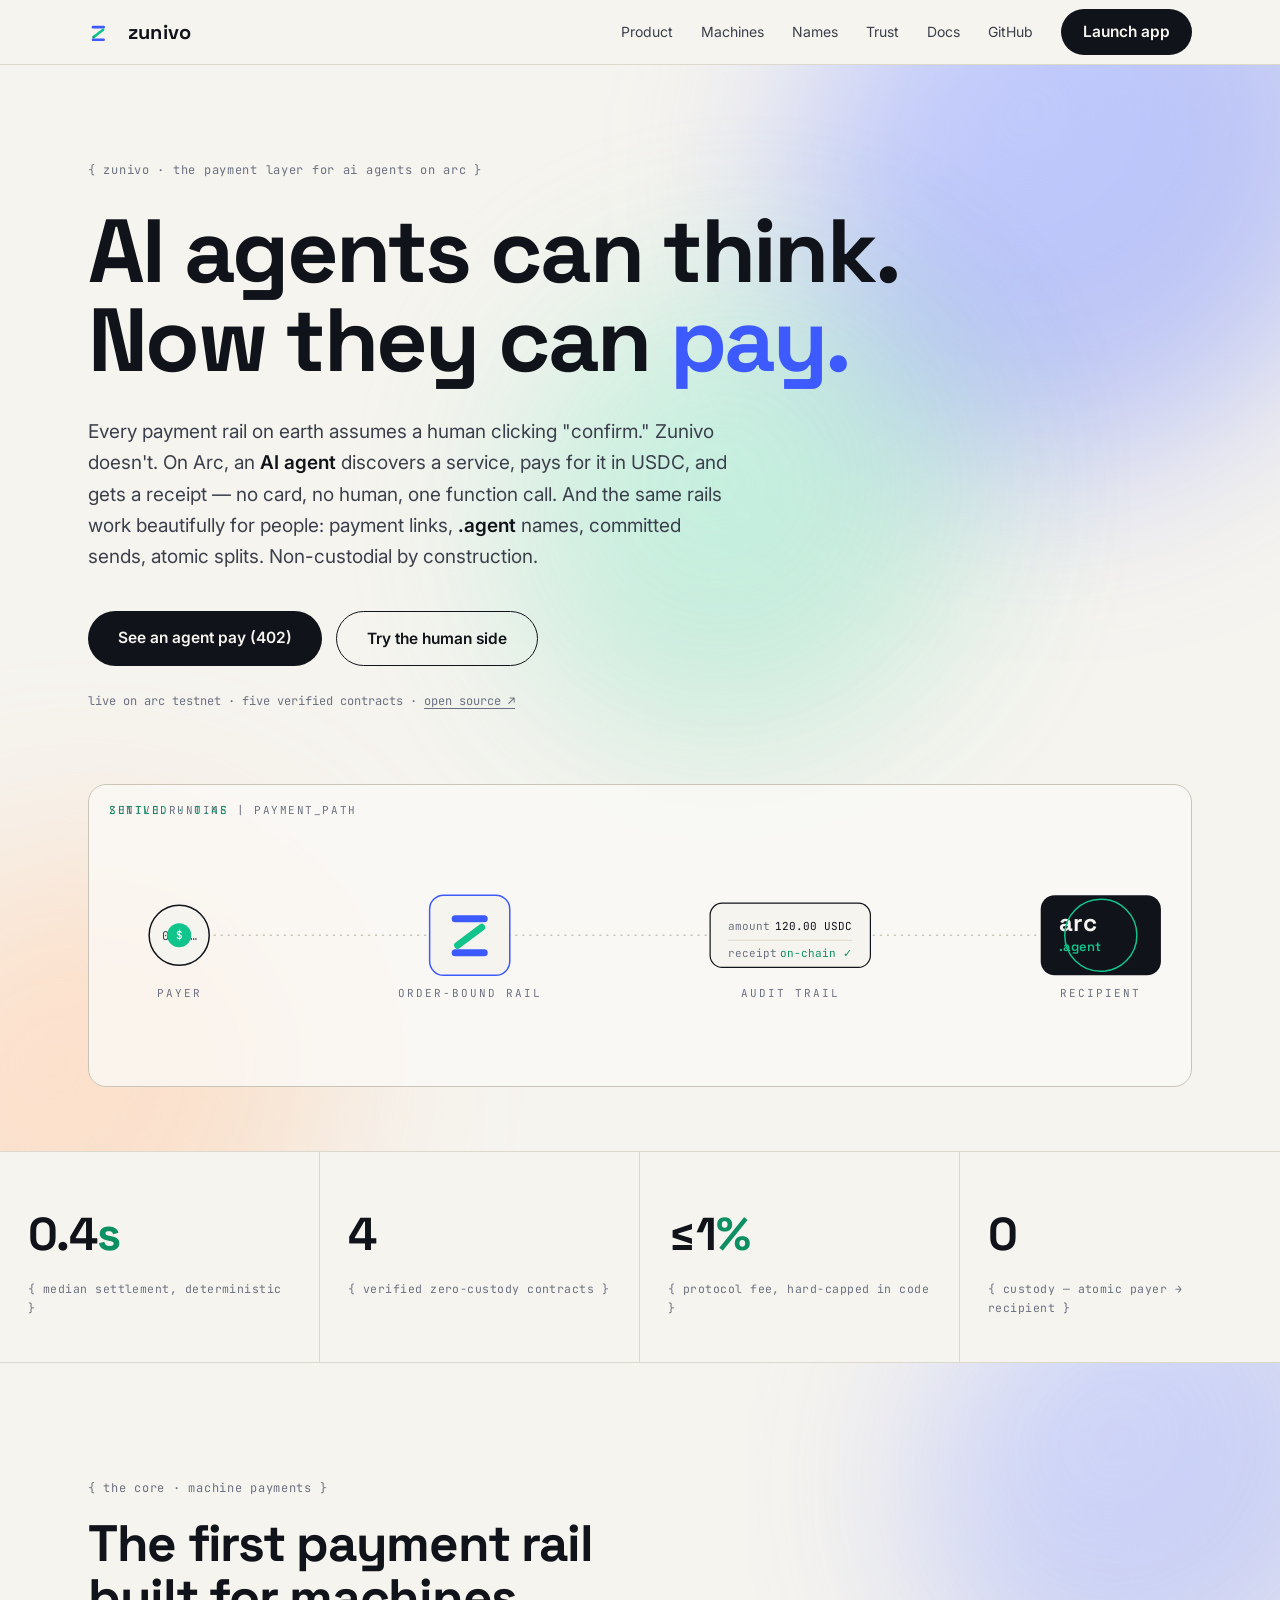
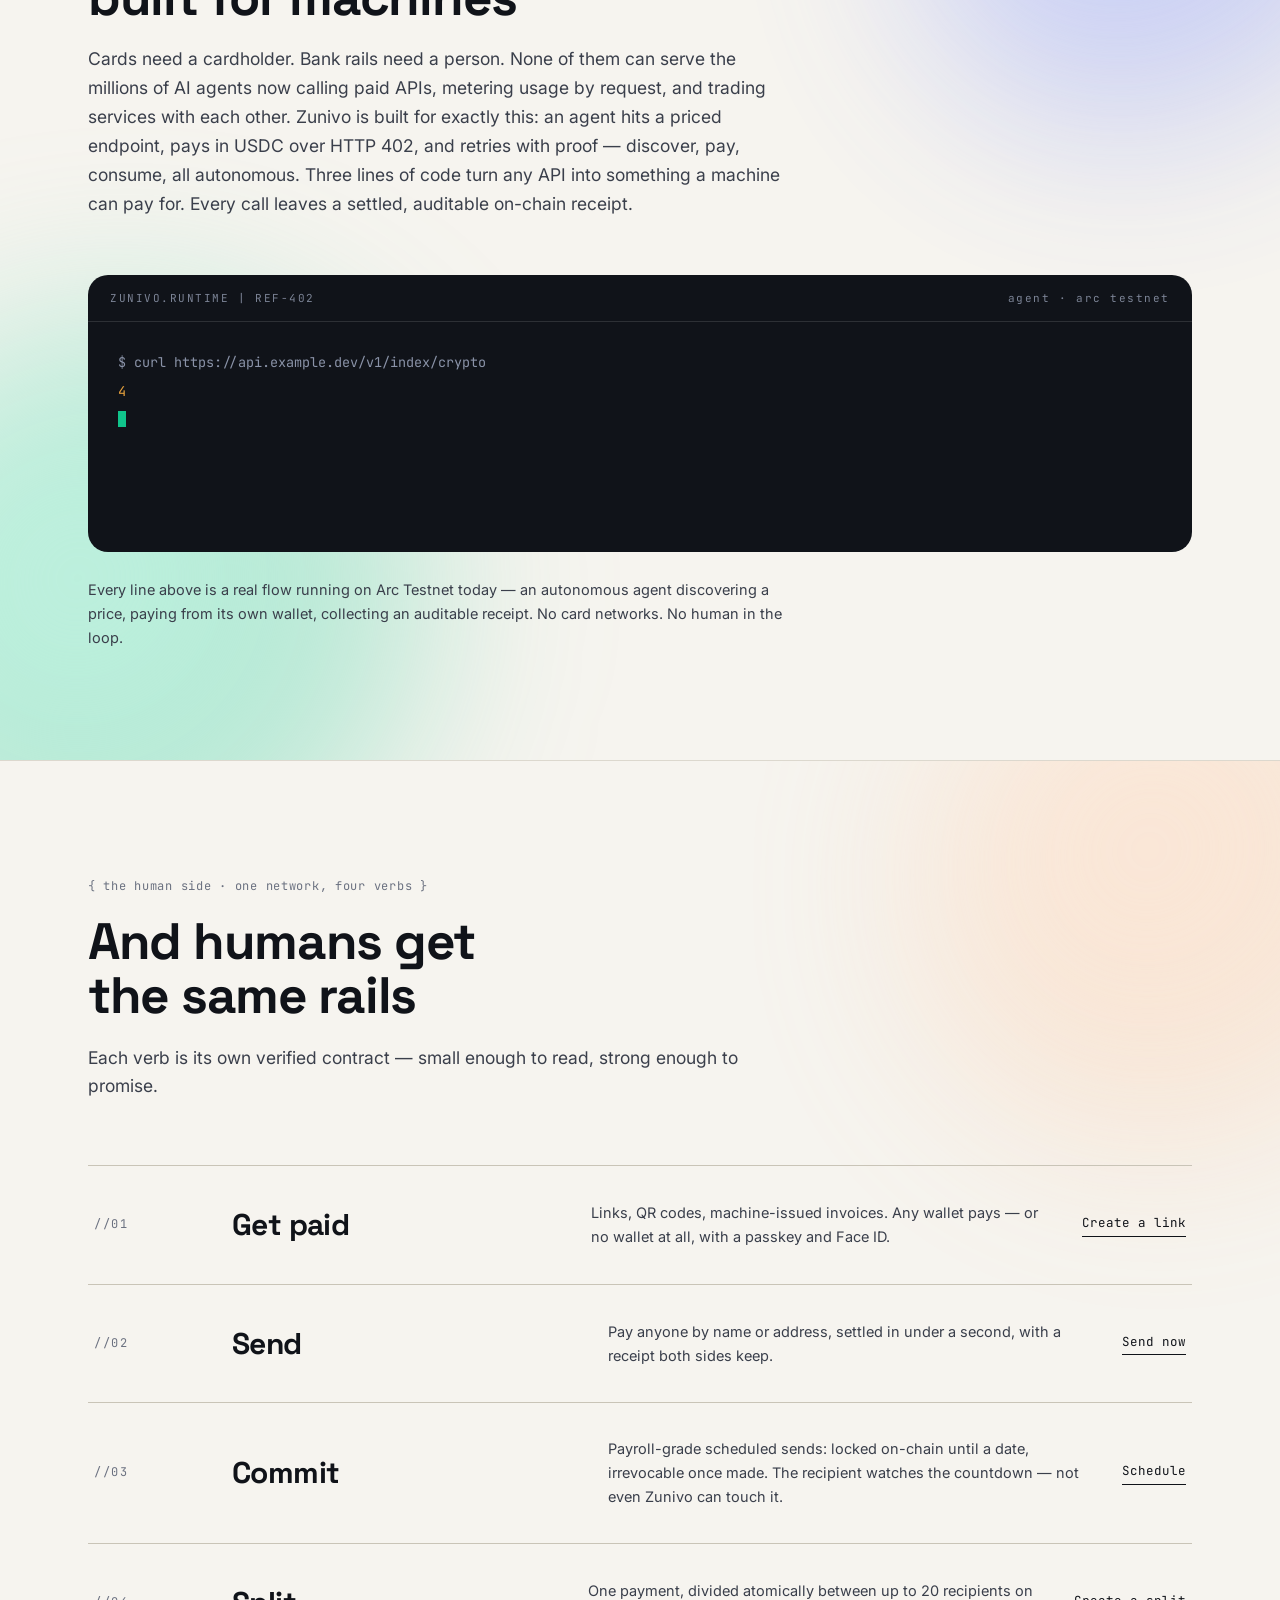
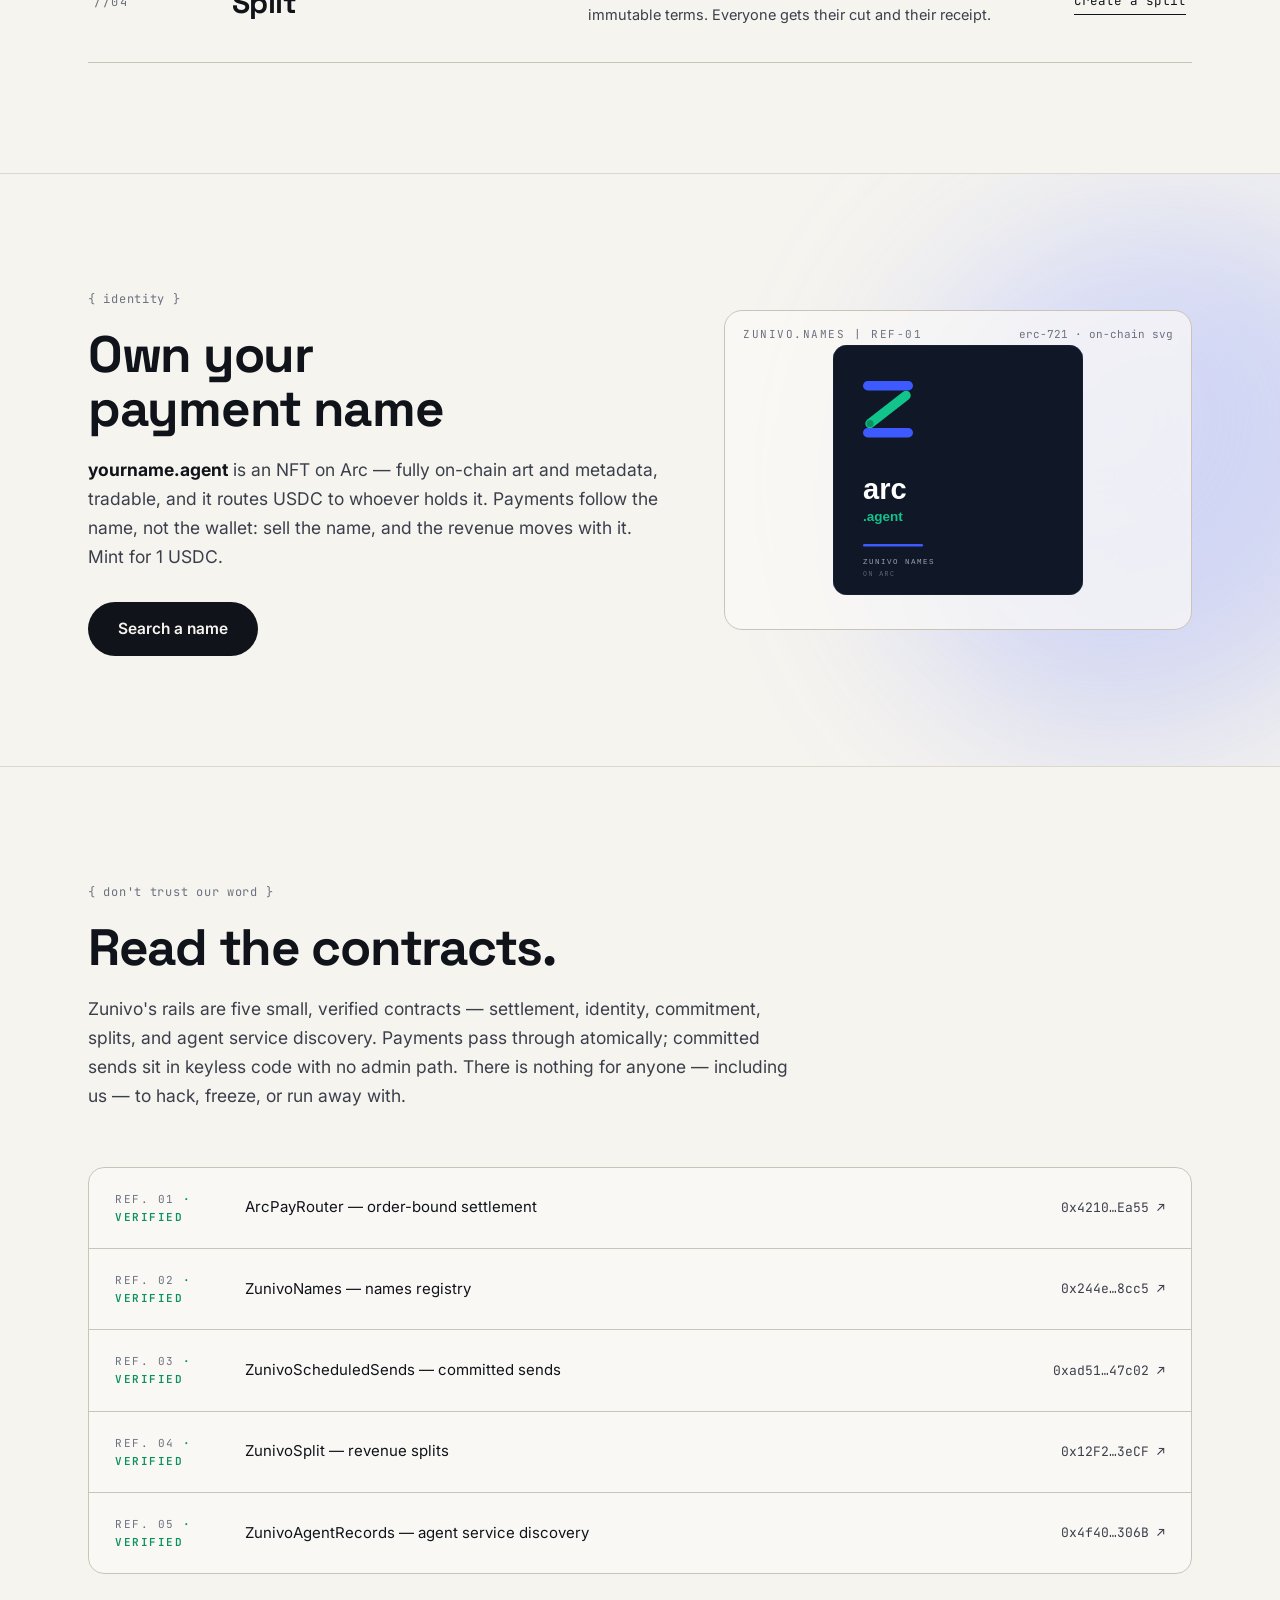
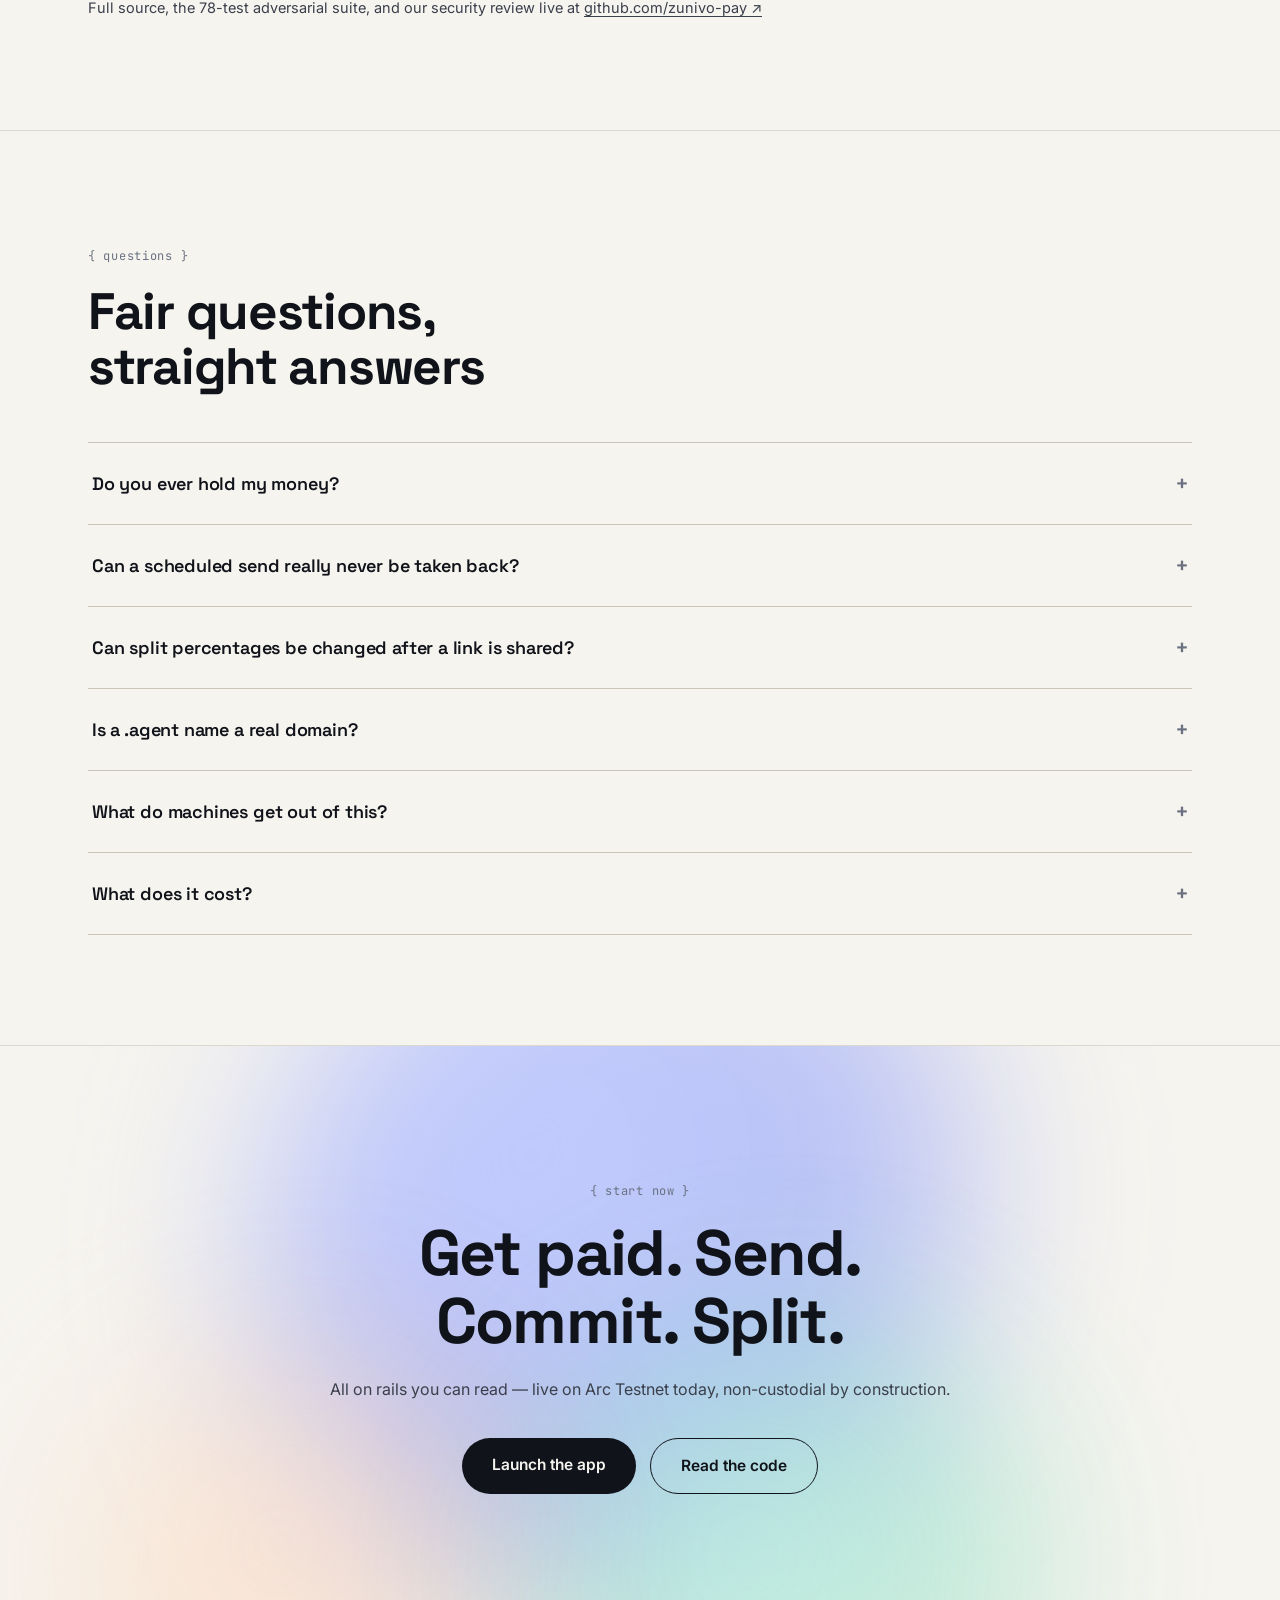
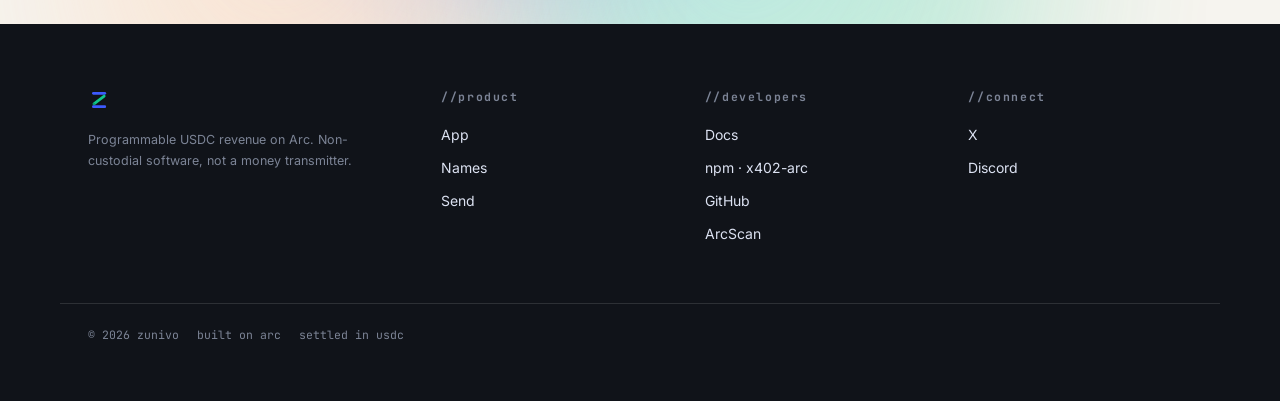
==== index.html @ c71c12ee "Site: initial import (with Discord footer link)" ====
<!DOCTYPE html>
<html lang="en">
<head>
<meta charset="utf-8" />
<meta name="viewport" content="width=device-width, initial-scale=1" />
<title>Zunivo — the payment layer for AI agents on Arc</title>
<meta name="description" content="The payment layer for AI agents on Arc. Agents pay for APIs, data, and each other in USDC — settled on-chain in under a second. Humans get the same rails: links, names, splits." />
<meta property="og:title" content="Zunivo — the payment layer for AI agents on Arc" />
<meta property="og:description" content="The payment layer for AI agents on Arc. Machines pay for what they use, in USDC, on-chain. Humans share the same rails." />
<meta property="og:image" content="https://zunivo.io/og.png" />
<meta property="og:url" content="https://zunivo.io" />
<link rel="icon" type="image/svg+xml" href="/favicon.svg" />
<link rel="preconnect" href="https://fonts.googleapis.com" />
<link rel="preconnect" href="https://fonts.gstatic.com" crossorigin />
<link href="https://fonts.googleapis.com/css2?family=Space+Grotesk:wght@500;600;700&family=Inter:wght@400;500;600&family=JetBrains+Mono:wght@400;500;600&display=swap" rel="stylesheet" />
<style>
:root{
  --paper:#F6F4EF;--paper2:#EFECE4;--ink:#101319;--ink2:#3A3F4B;--mute:#6B7180;
  --hair:#DCD8CE;--hair2:#C9C4B7;
  --indigo:#3D5AFE;--mint:#0B8F63;--mint-l:#10C48B;
  --disp:'Space Grotesk',sans-serif;--body:'Inter',sans-serif;--mono:'JetBrains Mono',monospace;
}
*{margin:0;padding:0;box-sizing:border-box}
html{scroll-behavior:smooth}
body{font-family:var(--body);background:var(--paper);color:var(--ink);line-height:1.65;-webkit-font-smoothing:antialiased}
.wrap{max-width:1160px;margin:0 auto;padding:0 28px}
a{color:inherit;text-decoration:none}
::selection{background:var(--indigo);color:#fff}

.tag{font-family:var(--mono);font-size:12px;letter-spacing:.06em;color:var(--mute)}
.tag::before{content:"{ "}.tag::after{content:" }"}
.ref{font-family:var(--mono);font-size:11px;letter-spacing:.14em;color:var(--mute);text-transform:uppercase}

/* ---------- header ---------- */
header{position:sticky;top:0;z-index:50;background:rgba(246,244,239,.85);backdrop-filter:blur(12px);border-bottom:1px solid var(--hair)}
.hwrap{max-width:1160px;margin:0 auto;padding:0 28px;height:64px;display:flex;align-items:center;gap:12px}
.word{font-family:var(--disp);font-weight:700;font-size:20px;letter-spacing:.2px}
nav.links{margin-left:auto;display:flex;align-items:center;gap:28px;font-size:14px;color:var(--ink2)}
nav.links a:hover{color:var(--ink)}
nav.links a.btn{background:var(--ink);color:var(--paper);padding:10px 22px;border-radius:999px;font-weight:600;transition:background .15s,transform .15s}
nav.links a.btn:hover{background:var(--indigo);transform:translateY(-1px)}

/* ---------- hero ---------- */
.hero{padding:96px 0 64px;border-bottom:1px solid var(--hair)}
.hero .tag{display:block;margin-bottom:26px}
h1{font-family:var(--disp);font-weight:700;font-size:clamp(46px,7vw,92px);line-height:1.0;letter-spacing:-.03em}
h1 em{font-style:normal;color:var(--indigo)}
.hero .sub{margin:30px 0 38px;font-size:clamp(16px,1.5vw,19px);color:var(--ink2);max-width:640px}
.hero .sub b{color:var(--ink);font-weight:600}
.cta{display:flex;gap:14px;flex-wrap:wrap}
.btn{display:inline-block;font-weight:600;font-size:15.5px;padding:14px 30px;border-radius:999px;transition:transform .15s,background .15s,color .15s,border-color .15s}
.btn.primary{background:var(--ink);color:var(--paper)}
.btn.primary:hover{background:var(--indigo);transform:translateY(-1px)}
.btn.ghost{border:1.5px solid var(--ink);color:var(--ink)}
.btn.ghost:hover{border-color:var(--indigo);color:var(--indigo)}
.hero-note{margin-top:26px;font-family:var(--mono);font-size:12px;color:var(--mute)}
.hero-note a{text-decoration:underline;text-underline-offset:3px}

/* blueprint payment diagram */
.diagram{margin-top:72px;border:1px solid var(--hair2);border-radius:18px;background:#FBFAF7;position:relative;overflow:hidden}
.diagram .ref{position:absolute;top:16px;left:20px}
.diagram .ref-r{position:absolute;top:16px;right:20px}
.diagram svg{width:100%;height:auto;display:block}
.dot-travel{offset-path:path('M 90 150 L 380 150 L 380 150 L 700 150 L 1010 150');animation:travel 3.4s cubic-bezier(.5,.05,.4,1) infinite}
@keyframes travel{0%{offset-distance:0%;opacity:0}5%{opacity:1}88%{opacity:1}94%{offset-distance:100%;opacity:0}100%{offset-distance:100%;opacity:0}}
.settle-flash{animation:flash 3.4s ease infinite}
@keyframes flash{0%,88%{opacity:.35}93%{opacity:1}100%{opacity:.35}}
.pulse-ring{transform-origin:1010px 150px;animation:ring 3.4s ease-out infinite}
@keyframes ring{0%,88%{opacity:0;transform:scale(.4)}92%{opacity:.8;transform:scale(.8)}100%{opacity:0;transform:scale(1.6)}}

/* ---------- stats ---------- */
.stats{display:grid;grid-template-columns:repeat(4,1fr);border-bottom:1px solid var(--hair)}
.stat{padding:44px 28px;border-right:1px solid var(--hair)}
.stat:last-child{border-right:0}
.stat .n{font-family:var(--disp);font-weight:700;font-size:clamp(34px,3.6vw,52px);letter-spacing:-.02em}
.stat .n i{font-style:normal;color:var(--mint)}
.stat p{margin-top:8px;font-family:var(--mono);font-size:11.5px;letter-spacing:.04em;color:var(--mute)}

/* ---------- sections ---------- */
section{padding:110px 0;border-bottom:1px solid var(--hair)}
h2{font-family:var(--disp);font-weight:700;font-size:clamp(32px,4vw,52px);letter-spacing:-.025em;line-height:1.06;margin:18px 0 20px}
.lead{color:var(--ink2);font-size:17.5px;max-width:700px}

/* verbs — editorial rows */
.verbs{margin-top:64px;border-top:1px solid var(--hair2)}
.verb{display:grid;grid-template-columns:110px 1fr 1.4fr auto;gap:28px;align-items:center;padding:34px 6px;border-bottom:1px solid var(--hair2);transition:background .15s}
.verb:hover{background:#FBFAF7}
.verb .no{font-family:var(--mono);font-size:12px;letter-spacing:.14em;color:var(--mute)}
.verb h3{font-family:var(--disp);font-weight:700;font-size:clamp(22px,2.4vw,30px);letter-spacing:-.02em}
.verb p{font-size:14.5px;color:var(--ink2)}
.verb .more{font-family:var(--mono);font-size:12.5px;white-space:nowrap;color:var(--ink);border-bottom:1.5px solid var(--ink);padding-bottom:2px}
.verb:hover .more{color:var(--indigo);border-color:var(--indigo)}

/* machine — dark contrast block */
#machine .term{margin-top:56px;background:var(--ink);border-radius:20px;overflow:hidden;color:#DCE2F2}
.term-bar{display:flex;align-items:center;padding:14px 22px;border-bottom:1px solid rgba(255,255,255,.12)}
.term-bar .ref{color:#7C8496}
.term-bar em{margin-left:auto;font-style:normal;font-family:var(--mono);font-size:11px;letter-spacing:.14em;color:#7C8496}
.term-body{padding:26px 30px;font-family:var(--mono);font-size:13.5px;line-height:2.15;min-height:230px}
.term-body .c-cmd{color:#8A93A8}.term-body .c-warn{color:#E8A23D}.term-body .c-ok{color:#10C48B}.term-body .c-id{color:#8FA2FF}
.cursor{display:inline-block;width:8px;height:16px;background:#10C48B;vertical-align:-2px;animation:blink 1s steps(1) infinite}
@keyframes blink{50%{opacity:0}}
#machine .after{margin-top:26px;font-size:14.5px;color:var(--ink2);max-width:700px}

/* names */
.names-grid{display:grid;grid-template-columns:1.1fr .9fr;gap:64px;align-items:center}
.nftframe{border:1px solid var(--hair2);border-radius:18px;background:#FBFAF7;padding:34px;display:grid;place-items:center;position:relative}
.nftframe .ref{position:absolute;top:14px;left:18px}
.nftframe .ref-r{position:absolute;top:14px;right:18px;font-family:var(--mono);font-size:11px;color:var(--mute)}

/* trust — registry table */
.registry{margin-top:56px;border:1px solid var(--hair2);border-radius:16px;overflow:hidden;background:#FBFAF7}
.rrowc{display:grid;grid-template-columns:110px 1fr auto;gap:20px;align-items:center;padding:22px 26px;border-bottom:1px solid var(--hair2);font-size:15px;transition:background .15s}
.rrowc:last-child{border-bottom:0}
.rrowc:hover{background:var(--paper)}
.rrowc .ref b{color:var(--mint);font-weight:600}
.rrowc .mono{font-family:var(--mono);font-size:13px;color:var(--ink2)}
.rrowc .mono:hover{color:var(--indigo)}
.trust-note{margin-top:22px;font-size:14.5px;color:var(--ink2)}
.trust-note a{text-decoration:underline;text-underline-offset:3px}
.trust-note a:hover{color:var(--indigo)}

/* faq */
details{border-bottom:1px solid var(--hair2);padding:24px 4px}
details:first-of-type{border-top:1px solid var(--hair2);margin-top:48px}
summary{cursor:pointer;font-family:var(--disp);font-weight:600;font-size:18px;letter-spacing:-.01em;list-style:none;display:flex;justify-content:space-between;align-items:center}
summary::after{content:"+";font-family:var(--mono);font-size:20px;color:var(--mute)}
details[open] summary::after{content:"−"}
details p{margin-top:14px;font-size:15px;color:var(--ink2);max-width:760px}

/* cta */
.cta-final{padding:130px 0;text-align:center;border-bottom:0}
.cta-final h2{font-size:clamp(36px,5vw,64px)}
.cta-final p{color:var(--ink2);max-width:620px;margin:0 auto 36px}

/* footer */
footer{background:var(--ink);color:#B9BFCC;padding:64px 0 56px;font-size:14px}
.fgrid{display:grid;grid-template-columns:1.4fr 1fr 1fr 1fr;gap:40px}
.fcol h4{font-family:var(--mono);font-size:11.5px;letter-spacing:.14em;color:#7C8496;text-transform:lowercase;margin-bottom:16px}
.fcol h4::before{content:"//"}
.fcol a{display:block;margin-bottom:10px;color:#DCE2F2}
.fcol a:hover{color:#fff;text-decoration:underline;text-underline-offset:3px}
.fbrand p{margin-top:14px;font-size:12.5px;color:#7C8496;max-width:280px}
.fbot{margin-top:48px;padding-top:22px;border-top:1px solid rgba(255,255,255,.12);font-family:var(--mono);font-size:11.5px;color:#7C8496;display:flex;gap:18px;flex-wrap:wrap}


/* ---------- fluid layer (arc-style drifting blur blobs) ---------- */
.fluid{position:absolute;border-radius:50%;filter:blur(90px);pointer-events:none;z-index:0;will-change:transform}
.f-indigo{background:radial-gradient(circle at 35% 35%, #C3CDFF 0%, rgba(61,90,254,.34) 55%, transparent 72%)}
.f-mint{background:radial-gradient(circle at 40% 40%, #C2F5E3 0%, rgba(16,196,139,.30) 55%, transparent 72%)}
.f-peach{background:radial-gradient(circle at 40% 40%, #FFE3CF 0%, rgba(255,166,102,.28) 55%, transparent 72%)}
@keyframes driftA{0%{transform:translate(0,0) scale(1)}50%{transform:translate(70px,-50px) scale(1.18)}100%{transform:translate(-30px,30px) scale(.95)}}
@keyframes driftB{0%{transform:translate(0,0) scale(1.1)}50%{transform:translate(-80px,40px) scale(.9)}100%{transform:translate(40px,-30px) scale(1.2)}}
@keyframes driftC{0%{transform:translate(0,0) scale(.95)}50%{transform:translate(50px,60px) scale(1.15)}100%{transform:translate(-60px,-20px) scale(1)}}
.fluid.a{animation:driftA 26s ease-in-out infinite alternate}
.fluid.b{animation:driftB 34s ease-in-out infinite alternate}
.fluid.c{animation:driftC 30s ease-in-out infinite alternate}
.hero,.stats,section,.cta-final{position:relative;overflow:hidden}
.hero .wrap,section .wrap,.stats .stat{position:relative;z-index:1}
.diagram{background:rgba(251,250,247,.75);backdrop-filter:blur(2px)}
.nftframe{background:rgba(251,250,247,.7);backdrop-filter:blur(2px)}
.registry{background:rgba(251,250,247,.75);backdrop-filter:blur(2px)}

/* reveal */
.rv{opacity:0;transform:translateY(18px);transition:opacity .6s ease,transform .6s cubic-bezier(.2,.7,.2,1)}
.rv.in{opacity:1;transform:none}

@media (max-width:960px){
  .stats{grid-template-columns:repeat(2,1fr)}
  .stat:nth-child(2){border-right:0}
  .stat{border-bottom:1px solid var(--hair)}
  .verb{grid-template-columns:1fr;gap:10px;padding:26px 4px}
  .names-grid{grid-template-columns:1fr;gap:44px}
  .fgrid{grid-template-columns:1fr 1fr}
}
@media (max-width:600px){
  .hero{padding-top:64px}
  nav.links a:not(.btn){display:none}
  .stats{grid-template-columns:1fr}
  .stat{border-right:0}
  .rrowc{grid-template-columns:1fr;gap:8px}
}
@media (prefers-reduced-motion: reduce){
  *,*::before,*::after{animation:none!important;transition:none!important}
  .rv{opacity:1;transform:none}
}
</style>
</head>
<body>

<header>
  <div class="hwrap">
    <svg width="28" height="21" viewBox="0 0 152 112" aria-hidden="true"><rect x="20" y="20" width="72" height="14" rx="7" fill="#3D5AFE"/><line x1="82" y1="41" x2="30" y2="81" stroke="#10C48B" stroke-width="14" stroke-linecap="round"/><circle cx="30" cy="81" r="5" fill="#0B8F63"/><rect x="20" y="88" width="72" height="14" rx="7" fill="#3D5AFE"/></svg>
    <span class="word">zunivo</span>
    <nav class="links">
      <a href="#verbs">Product</a>
      <a href="#machine">Machines</a>
      <a href="#names">Names</a>
      <a href="#trust">Trust</a>
      <a href="https://docs.zunivo.io" target="_blank" rel="noreferrer">Docs</a>
      <a href="https://github.com/zunivo-pay" target="_blank" rel="noreferrer">GitHub</a>
      <a class="btn" href="https://app.zunivo.io/">Launch app</a>
    </nav>
  </div>
</header>

<!-- HERO -->
<div class="hero">
  <div class="fluid f-indigo a" style="width:620px;height:620px;top:-180px;right:-140px"></div>
  <div class="fluid f-mint b" style="width:480px;height:480px;top:220px;right:280px;opacity:.8"></div>
  <div class="fluid f-peach c" style="width:520px;height:520px;bottom:-220px;left:-160px"></div>
  <div class="wrap">
    <span class="tag">zunivo · the payment layer for ai agents on arc</span>
    <h1>AI agents can think.<br />Now they can <em>pay.</em></h1>
    <p class="sub">Every payment rail on earth assumes a human clicking "confirm." Zunivo doesn't.
      On Arc, an <b>AI agent</b> discovers a service, pays for it in USDC, and gets a receipt —
      no card, no human, one function call. And the same rails work beautifully for people:
      payment links, <b>.agent</b> names, committed sends, atomic splits. Non-custodial by construction.</p>
    <div class="cta">
      <a class="btn primary" href="https://github.com/zunivo-pay">See an agent pay (402)</a>
      <a class="btn ghost" href="https://app.zunivo.io/">Try the human side</a>
    </div>
    <p class="hero-note">live on arc testnet · five verified contracts · <a href="https://github.com/zunivo-pay" target="_blank" rel="noreferrer">open source ↗</a></p>

    <!-- blueprint payment diagram -->
    <div class="diagram rv">
      <span class="ref">zunivo.runtime | payment_path</span>
      <span class="ref ref-r settle-flash" style="color:var(--mint)">settled · 0.4s</span>
      <svg viewBox="0 0 1100 300" xmlns="http://www.w3.org/2000/svg" role="img" aria-label="A payment travelling from payer through the order-bound rail to arc.agent">
        <line x1="90" y1="150" x2="1010" y2="150" stroke="#C9C4B7" stroke-width="1.5" stroke-dasharray="1 6" stroke-linecap="round"/>
        <!-- payer -->
        <g>
          <circle cx="90" cy="150" r="30" fill="#F6F4EF" stroke="#101319" stroke-width="1.5"/>
          <text x="90" y="155" text-anchor="middle" font-family="JetBrains Mono,monospace" font-size="12" fill="#3A3F4B">0xF5…</text>
          <text x="90" y="212" text-anchor="middle" font-family="JetBrains Mono,monospace" font-size="11" letter-spacing="2" fill="#6B7180">PAYER</text>
        </g>
        <!-- order node -->
        <g>
          <rect x="340" y="110" width="80" height="80" rx="14" fill="#F6F4EF" stroke="#3D5AFE" stroke-width="1.5"/>
          <rect x="362" y="130" width="36" height="7" rx="3.5" fill="#3D5AFE"/>
          <line x1="392" y1="142" x2="368" y2="160" stroke="#10C48B" stroke-width="7" stroke-linecap="round"/>
          <rect x="362" y="164" width="36" height="7" rx="3.5" fill="#3D5AFE"/>
          <text x="380" y="212" text-anchor="middle" font-family="JetBrains Mono,monospace" font-size="11" letter-spacing="2" fill="#6B7180">ORDER-BOUND RAIL</text>
        </g>
        <!-- receipt node -->
        <g>
          <rect x="620" y="118" width="160" height="64" rx="12" fill="#F6F4EF" stroke="#101319" stroke-width="1.2"/>
          <text x="638" y="145" font-family="JetBrains Mono,monospace" font-size="11" fill="#6B7180">amount</text>
          <text x="762" y="145" text-anchor="end" font-family="JetBrains Mono,monospace" font-size="11" fill="#101319">120.00 USDC</text>
          <line x1="638" y1="155" x2="762" y2="155" stroke="#DCD8CE" stroke-width="1"/>
          <text x="638" y="172" font-family="JetBrains Mono,monospace" font-size="11" fill="#6B7180">receipt</text>
          <text x="762" y="172" text-anchor="end" font-family="JetBrains Mono,monospace" font-size="11" fill="#0B8F63">on-chain ✓</text>
          <text x="700" y="212" text-anchor="middle" font-family="JetBrains Mono,monospace" font-size="11" letter-spacing="2" fill="#6B7180">AUDIT TRAIL</text>
        </g>
        <!-- recipient -->
        <g class="settle-flash">
          <rect x="950" y="110" width="120" height="80" rx="14" fill="#101319"/>
          <text x="968" y="146" font-family="Space Grotesk,sans-serif" font-weight="700" font-size="24" fill="#F6F4EF">arc</text>
          <text x="968" y="166" font-family="Space Grotesk,sans-serif" font-weight="600" font-size="13" fill="#10C48B">.agent</text>
          <text x="1010" y="212" text-anchor="middle" font-family="JetBrains Mono,monospace" font-size="11" letter-spacing="2" fill="#6B7180">RECIPIENT</text>
        </g>
        <circle class="pulse-ring" cx="1010" cy="150" r="36" fill="none" stroke="#10C48B" stroke-width="1.5"/>
      </svg>
      <!-- travelling coin -->
      <div style="position:absolute;inset:0;pointer-events:none">
        <svg viewBox="0 0 1100 300" style="width:100%;height:100%;overflow:visible">
          <g class="dot-travel">
            <circle r="12" fill="#10C48B"/>
            <text y="4" text-anchor="middle" font-family="JetBrains Mono,monospace" font-weight="600" font-size="11" fill="#F6F4EF">$</text>
          </g>
        </svg>
      </div>
    </div>
  </div>
</div>

<!-- STATS -->
<div class="stats">
  <div class="stat rv"><div class="n">0.4<i>s</i></div><p>{ median settlement, deterministic }</p></div>
  <div class="stat rv"><div class="n">4</div><p>{ verified zero-custody contracts }</p></div>
  <div class="stat rv"><div class="n">≤1<i>%</i></div><p>{ protocol fee, hard-capped in code }</p></div>
  <div class="stat rv"><div class="n">0</div><p>{ custody — atomic payer → recipient }</p></div>
</div>

<!-- MACHINE -->
<section id="machine">
  <div class="fluid f-mint a" style="width:640px;height:640px;bottom:-200px;left:-180px"></div>
  <div class="fluid f-indigo c" style="width:520px;height:520px;top:-120px;right:-160px;opacity:.75"></div>
  <div class="wrap">
    <span class="tag rv">the core · machine payments</span>
    <h2 class="rv">The first payment rail<br />built for machines</h2>
    <p class="lead rv">Cards need a cardholder. Bank rails need a person. None of them can serve the millions of
      AI agents now calling paid APIs, metering usage by request, and trading services with each other.
      Zunivo is built for exactly this: an agent hits a priced endpoint, pays in USDC over HTTP 402,
      and retries with proof — discover, pay, consume, all autonomous. Three lines of code turn any API into
      something a machine can pay for. Every call leaves a settled, auditable on-chain receipt.</p>
    <div class="term rv">
      <div class="term-bar"><span class="ref">zunivo.runtime | ref-402</span><em>agent · arc testnet</em></div>
      <div class="term-body" id="termBody"><span class="cursor"></span></div>
    </div>
    <p class="after rv">Every line above is a real flow running on Arc Testnet today — an autonomous agent
      discovering a price, paying from its own wallet, collecting an auditable receipt.
      No card networks. No human in the loop.</p>
  </div>
</section>

<!-- VERBS -->
<section id="verbs">
  <div class="fluid f-peach b" style="width:560px;height:560px;top:-140px;right:-200px;opacity:.7"></div>
  <div class="wrap">
    <span class="tag rv">the human side · one network, four verbs</span>
    <h2 class="rv">And humans get<br />the same rails</h2>
    <p class="lead rv">Each verb is its own verified contract — small enough to read, strong enough to promise.</p>
    <div class="verbs rv">
      <a class="verb" href="https://app.zunivo.io/">
        <span class="no">//01</span>
        <h3>Get paid</h3>
        <p>Links, QR codes, machine-issued invoices. Any wallet pays — or no wallet at all, with a passkey and Face ID.</p>
        <span class="more">Create a link</span>
      </a>
      <a class="verb" href="https://app.zunivo.io/send">
        <span class="no">//02</span>
        <h3>Send</h3>
        <p>Pay anyone by name or address, settled in under a second, with a receipt both sides keep.</p>
        <span class="more">Send now</span>
      </a>
      <a class="verb" href="https://app.zunivo.io/send">
        <span class="no">//03</span>
        <h3>Commit</h3>
        <p>Payroll-grade scheduled sends: locked on-chain until a date, irrevocable once made. The recipient watches the countdown — not even Zunivo can touch it.</p>
        <span class="more">Schedule</span>
      </a>
      <a class="verb" href="https://app.zunivo.io/">
        <span class="no">//04</span>
        <h3>Split</h3>
        <p>One payment, divided atomically between up to 20 recipients on immutable terms. Everyone gets their cut and their receipt.</p>
        <span class="more">Create a split</span>
      </a>
    </div>
  </div>
</section>



<!-- NAMES -->
<section id="names">
  <div class="fluid f-indigo b" style="width:560px;height:560px;top:40px;right:-180px;opacity:.65"></div>
  <div class="wrap names-grid">
    <div>
      <span class="tag rv">identity</span>
      <h2 class="rv">Own your<br />payment name</h2>
      <p class="lead rv"><b style="color:var(--ink)">yourname.agent</b> is an NFT on Arc — fully on-chain art and
        metadata, tradable, and it routes USDC to whoever holds it. Payments follow the name, not the wallet:
        sell the name, and the revenue moves with it. Mint for 1 USDC.</p>
      <div class="cta rv" style="margin-top:30px">
        <a class="btn primary" href="https://app.zunivo.io/names">Search a name</a>
      </div>
    </div>
    <div class="nftframe rv">
      <span class="ref">zunivo.names | ref-01</span>
      <span class="ref-r">erc-721 · on-chain svg</span>
      <svg width="250" height="250" viewBox="0 0 500 500" role="img"><title>arc.agent name NFT</title><rect width="500" height="500" rx="28" fill="#101828" stroke="#2A3450"/><rect x="60" y="72" width="100" height="19" rx="9.5" fill="#3D5AFE"/><line x1="146" y1="101" x2="74" y2="157" stroke="#10C48B" stroke-width="19" stroke-linecap="round"/><circle cx="74" cy="157" r="7" fill="#0B8F63"/><rect x="60" y="166" width="100" height="19" rx="9.5" fill="#3D5AFE"/><text x="60" y="308" font-family="Helvetica,Arial,sans-serif" font-weight="700" font-size="58" fill="#FFFFFF">arc</text><text x="60" y="352" font-family="Helvetica,Arial,sans-serif" font-weight="600" font-size="27" fill="#10C48B">.agent</text><rect x="60" y="398" width="120" height="5" rx="2.5" fill="#3D5AFE"/><text x="60" y="438" font-family="Courier,monospace" font-size="15" letter-spacing="3" fill="#98A2B3">ZUNIVO NAMES</text><text x="60" y="462" font-family="Courier,monospace" font-size="13" letter-spacing="3" fill="#5B6474">ON ARC</text></svg>
    </div>
  </div>
</section>

<!-- TRUST -->
<section id="trust">
  <div class="wrap">
    <span class="tag rv">don't trust our word</span>
    <h2 class="rv">Read the contracts.</h2>
    <p class="lead rv">Zunivo's rails are five small, verified contracts — settlement, identity, commitment, splits, and agent service discovery.
      Payments pass through atomically; committed sends sit in keyless code with no admin path.
      There is nothing for anyone — including us — to hack, freeze, or run away with.</p>
    <div class="registry rv">
      <div class="rrowc"><span class="ref">ref. 01 <b>· verified</b></span><span>ArcPayRouter — order-bound settlement</span>
        <a class="mono" href="https://testnet.arcscan.app/address/0x4210D40a9899e42b4946B9dC7E0C35d3cf14Ea55" target="_blank" rel="noreferrer">0x4210…Ea55 ↗</a></div>
      <div class="rrowc"><span class="ref">ref. 02 <b>· verified</b></span><span>ZunivoNames — names registry</span>
        <a class="mono" href="https://testnet.arcscan.app/address/0x244e0c8bE1Ed59636901F98920413d414B158cc5" target="_blank" rel="noreferrer">0x244e…8cc5 ↗</a></div>
      <div class="rrowc"><span class="ref">ref. 03 <b>· verified</b></span><span>ZunivoScheduledSends — committed sends</span>
        <a class="mono" href="https://testnet.arcscan.app/address/0xad5121668867a234Bd1f7D62eC40D09Ee3f47c02" target="_blank" rel="noreferrer">0xad51…47c02 ↗</a></div>
      <div class="rrowc"><span class="ref">ref. 04 <b>· verified</b></span><span>ZunivoSplit — revenue splits</span>
        <a class="mono" href="https://testnet.arcscan.app/address/0x12F21A2AC582061598445874c6C5f4F3bcE53eCF" target="_blank" rel="noreferrer">0x12F2…3eCF ↗</a></div>
      <div class="rrowc"><span class="ref">ref. 05 <b>· verified</b></span><span>ZunivoAgentRecords — agent service discovery</span>
        <a class="mono" href="https://testnet.arcscan.app/address/0x4f405f0aA04FD6FaE0838DeE6FD184B1f3cC306B" target="_blank" rel="noreferrer">0x4f40…306B ↗</a></div>
    </div>
    <p class="trust-note rv">Full source, the 78-test adversarial suite, and our security review live at
      <a href="https://github.com/zunivo-pay" target="_blank" rel="noreferrer">github.com/zunivo-pay ↗</a></p>
  </div>
</section>

<!-- FAQ -->
<section id="faq">
  <div class="wrap">
    <span class="tag rv">questions</span>
    <h2 class="rv">Fair questions,<br />straight answers</h2>
    <details class="rv"><summary>Do you ever hold my money?</summary>
      <p>No. Payments move payer → recipient in one atomic transaction; committed sends sit in a contract with no
      admin functions — not even we can move them. There is no pooled balance anywhere.</p></details>
    <details class="rv"><summary>Can a scheduled send really never be taken back?</summary>
      <p>If it was created in committed mode — correct. Before unlock, no function exists that can move it:
      not for the sender, not for the recipient, not for Zunivo. After unlock, release is permissionless but
      funds can only flow to the recipient fixed at creation. Enforced by code you can read, proven by our
      public test suite.</p></details>
    <details class="rv"><summary>Can split percentages be changed after a link is shared?</summary>
      <p>Never. A split's payee table is immutable from the moment it's created — the terms your collaborators
      saw are the terms that execute, forever. Need different shares? Create a new split.</p></details>
    <details class="rv"><summary>Is a .agent name a real domain?</summary>
      <p>It's better for payments: an on-chain NFT that routes USDC to whoever holds it. Not a DNS domain —
      a payment identity, tradable like any NFT, with art and metadata that live entirely on-chain. Zunivo names are native to the Zunivo network on Arc and are not affiliated with Unstoppable Domains' .agent TLD or any DNS/ICANN registry.</p></details>
    <details class="rv"><summary>What do machines get out of this?</summary>
      <p>An API that issues orders, a 402 paywall any endpoint adopts in three lines, and settlement proofs for
      every call. An agent can discover a price, pay from its own wallet, and collect a receipt — no cards,
      no humans.</p></details>
    <details class="rv"><summary>What does it cost?</summary>
      <p>Gas on Arc is a fraction of a cent, paid in USDC. The protocol fee is hard-capped at 1% in immutable
      code and is currently 0%.</p></details>
  </div>
</section>

<!-- CTA -->
<section class="cta-final">
  <div class="fluid f-indigo a" style="width:760px;height:760px;top:-160px;left:50%;margin-left:-380px"></div>
  <div class="fluid f-mint c" style="width:560px;height:560px;bottom:-260px;left:50%;margin-left:-120px;opacity:.8"></div>
  <div class="fluid f-peach b" style="width:480px;height:480px;bottom:-200px;left:50%;margin-left:-560px;opacity:.7"></div>
  <div class="wrap">
    <span class="tag rv">start now</span>
    <h2 class="rv">Get paid. Send.<br />Commit. Split.</h2>
    <p class="rv">All on rails you can read — live on Arc Testnet today, non-custodial by construction.</p>
    <div class="cta rv" style="justify-content:center">
      <a class="btn primary" href="https://app.zunivo.io/">Launch the app</a>
      <a class="btn ghost" href="https://github.com/zunivo-pay" target="_blank" rel="noreferrer">Read the code</a>
    </div>
  </div>
</section>

<footer>
  <div class="wrap fgrid">
    <div class="fcol fbrand">
      <svg width="30" height="22" viewBox="0 0 152 112" aria-hidden="true"><rect x="20" y="20" width="72" height="14" rx="7" fill="#3D5AFE"/><line x1="82" y1="41" x2="30" y2="81" stroke="#10C48B" stroke-width="14" stroke-linecap="round"/><circle cx="30" cy="81" r="5" fill="#0B8F63"/><rect x="20" y="88" width="72" height="14" rx="7" fill="#3D5AFE"/></svg>
      <p>Programmable USDC revenue on Arc. Non-custodial software, not a money transmitter.</p>
    </div>
    <div class="fcol">
      <h4>product</h4>
      <a href="https://app.zunivo.io/">App</a>
      <a href="https://app.zunivo.io/names">Names</a>
      <a href="https://app.zunivo.io/send">Send</a>
    </div>
    <div class="fcol">
      <h4>developers</h4>
      <a href="https://docs.zunivo.io" target="_blank" rel="noreferrer">Docs</a>
      <a href="https://www.npmjs.com/package/zunivo-x402-arc" target="_blank" rel="noreferrer">npm · x402-arc</a>
      <a href="https://github.com/zunivo-pay" target="_blank" rel="noreferrer">GitHub</a>
      <a href="https://testnet.arcscan.app/address/0x4210D40a9899e42b4946B9dC7E0C35d3cf14Ea55" target="_blank" rel="noreferrer">ArcScan</a>
    </div>
    <div class="fcol">
      <h4>connect</h4>
      <a href="https://x.com/zunivo_io" target="_blank" rel="noreferrer">X</a>
      <a href="https://discord.com/invite/hyqd3rSFR6" target="_blank" rel="noreferrer">Discord</a>
    </div>
  </div>
  <div class="wrap fbot">
    <span>© 2026 zunivo</span><span>built on arc</span><span>settled in usdc</span>
  </div>
</footer>

<script>
/* scroll reveal */
(function(){
  const io=new IntersectionObserver(es=>es.forEach(e=>{if(e.isIntersecting){e.target.classList.add('in');io.unobserve(e.target)}}),{threshold:.12});
  document.querySelectorAll('.rv').forEach((el,i)=>{el.style.transitionDelay=(i%3*80)+'ms';io.observe(el)});
})();

/* terminal typewriter loop */
(function(){
  const lines=[
    ['c-cmd','$ curl https://api.example.dev/v1/index/crypto'],
    ['c-warn','402 Payment Required · 0.05 USDC · order <i class="c-id">9b4e3c4b</i>'],
    ['c-cmd','agent — paying 0.05 USDC on Arc… <i class="c-ok">✓ settled</i>'],
    ['c-cmd','$ curl -H "X-Zunivo-Order: 9b4e3c4b" https://api.example.dev/v1/index/crypto'],
    ['c-ok','200 OK — data delivered · receipt on-chain']
  ];
  const body=document.getElementById('termBody');
  const reduced=matchMedia('(prefers-reduced-motion: reduce)').matches;
  if(reduced){body.innerHTML=lines.map(l=>'<div class="'+l[0]+'">'+l[1]+'</div>').join('');return}
  let li=0,ci=0,cur,row;
  function newline(){const d=document.createElement('div');d.className=lines[li][0];body.insertBefore(d,cur);return d}
  function start(){body.innerHTML='<span class="cursor"></span>';cur=body.querySelector('.cursor');li=0;ci=0;row=newline();type()}
  function type(){
    const plain=lines[li][1].replace(/<[^>]*>/g,'');
    if(ci<=plain.length){row.textContent=plain.slice(0,ci);ci++;setTimeout(type,ci<3?280:15+Math.random()*24)}
    else{row.innerHTML=lines[li][1];li++;ci=0;
      if(li<lines.length){row=newline();setTimeout(type,400)}
      else setTimeout(start,5200)}
  }
  start();
})();
</script>
</body>
</html>
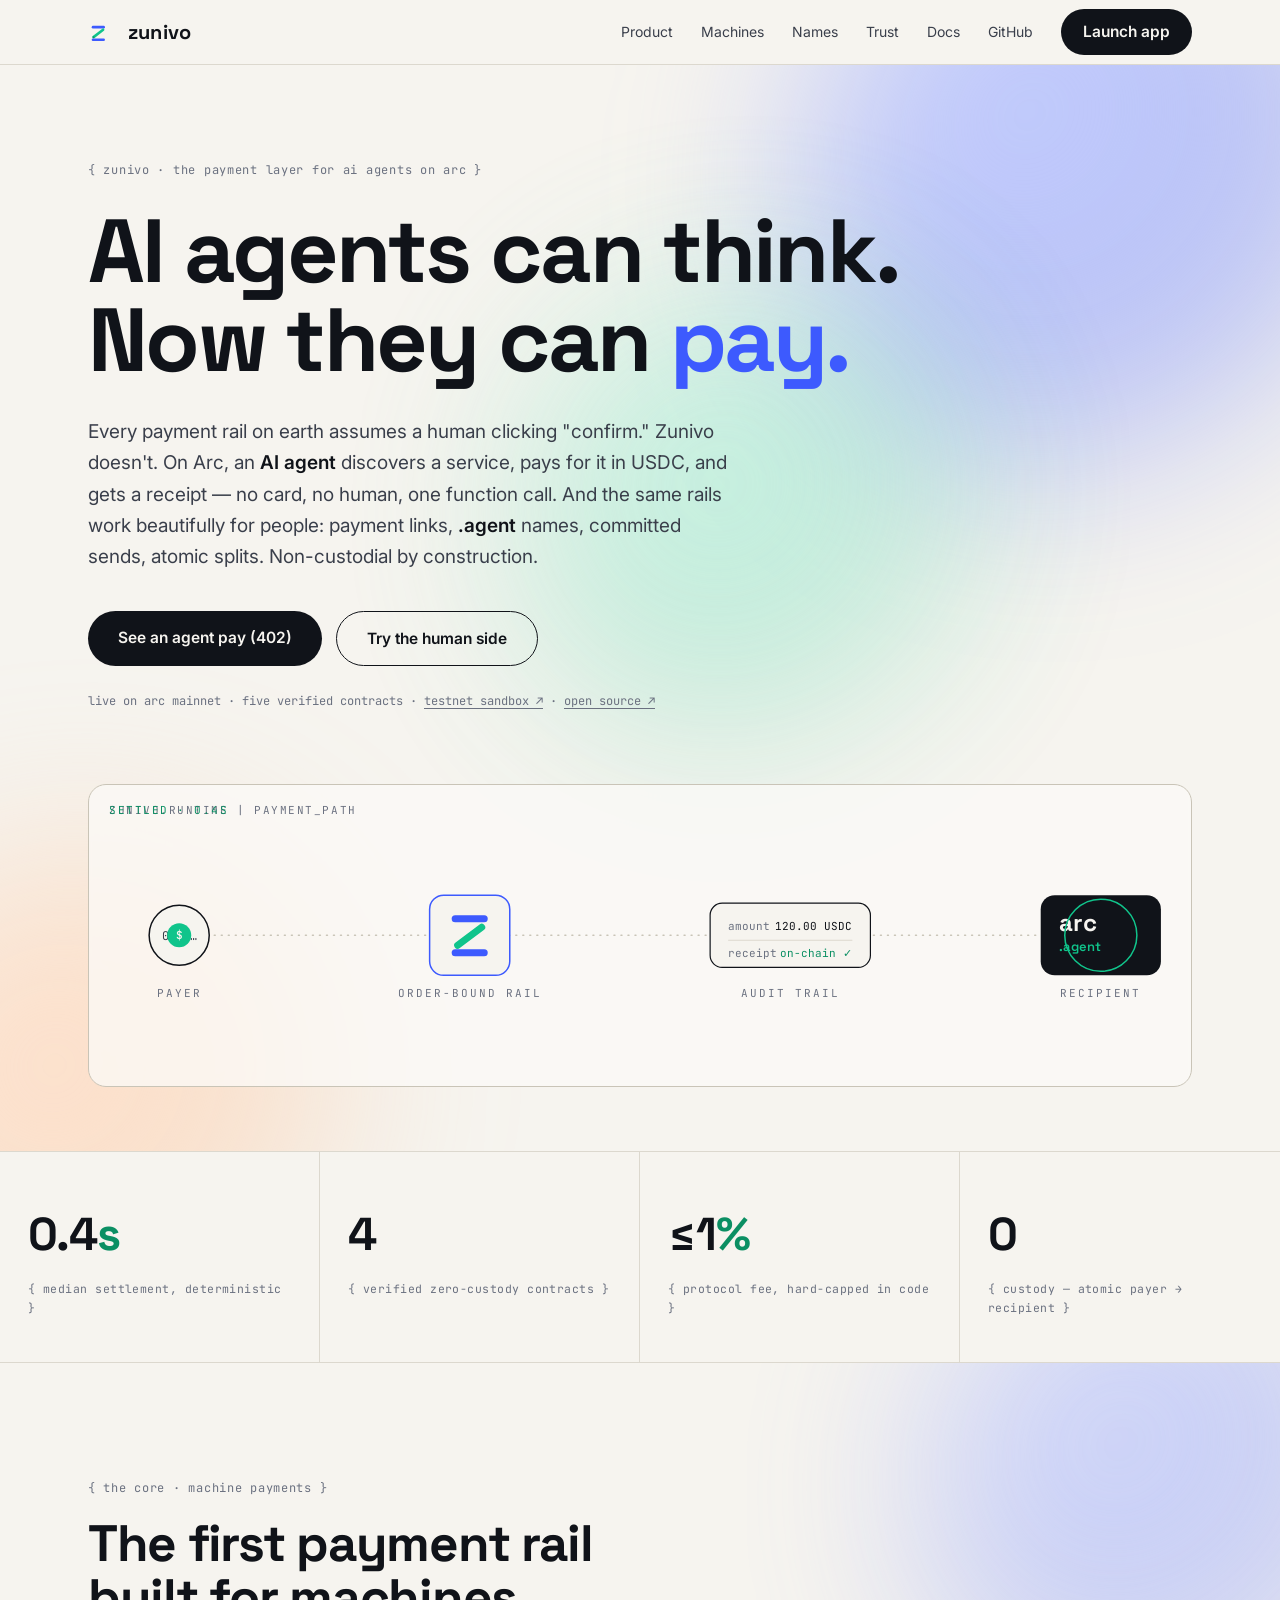
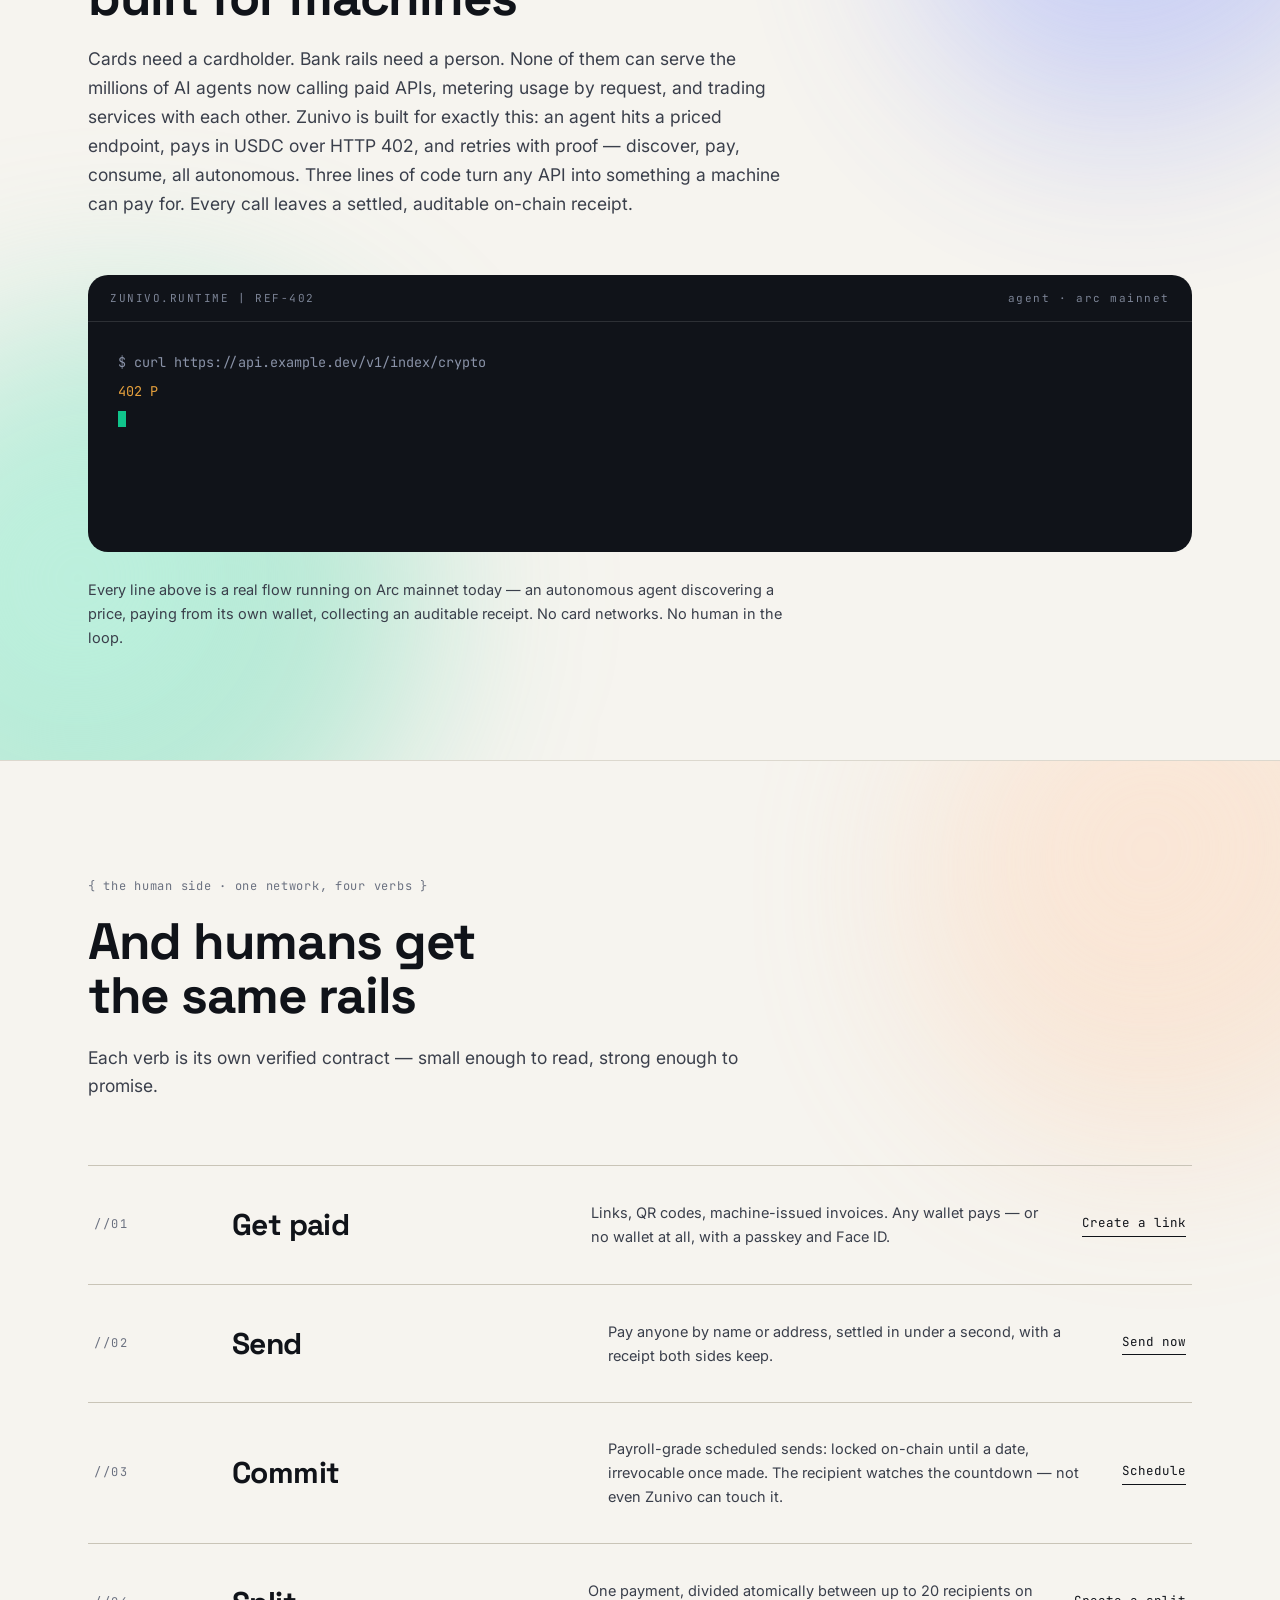
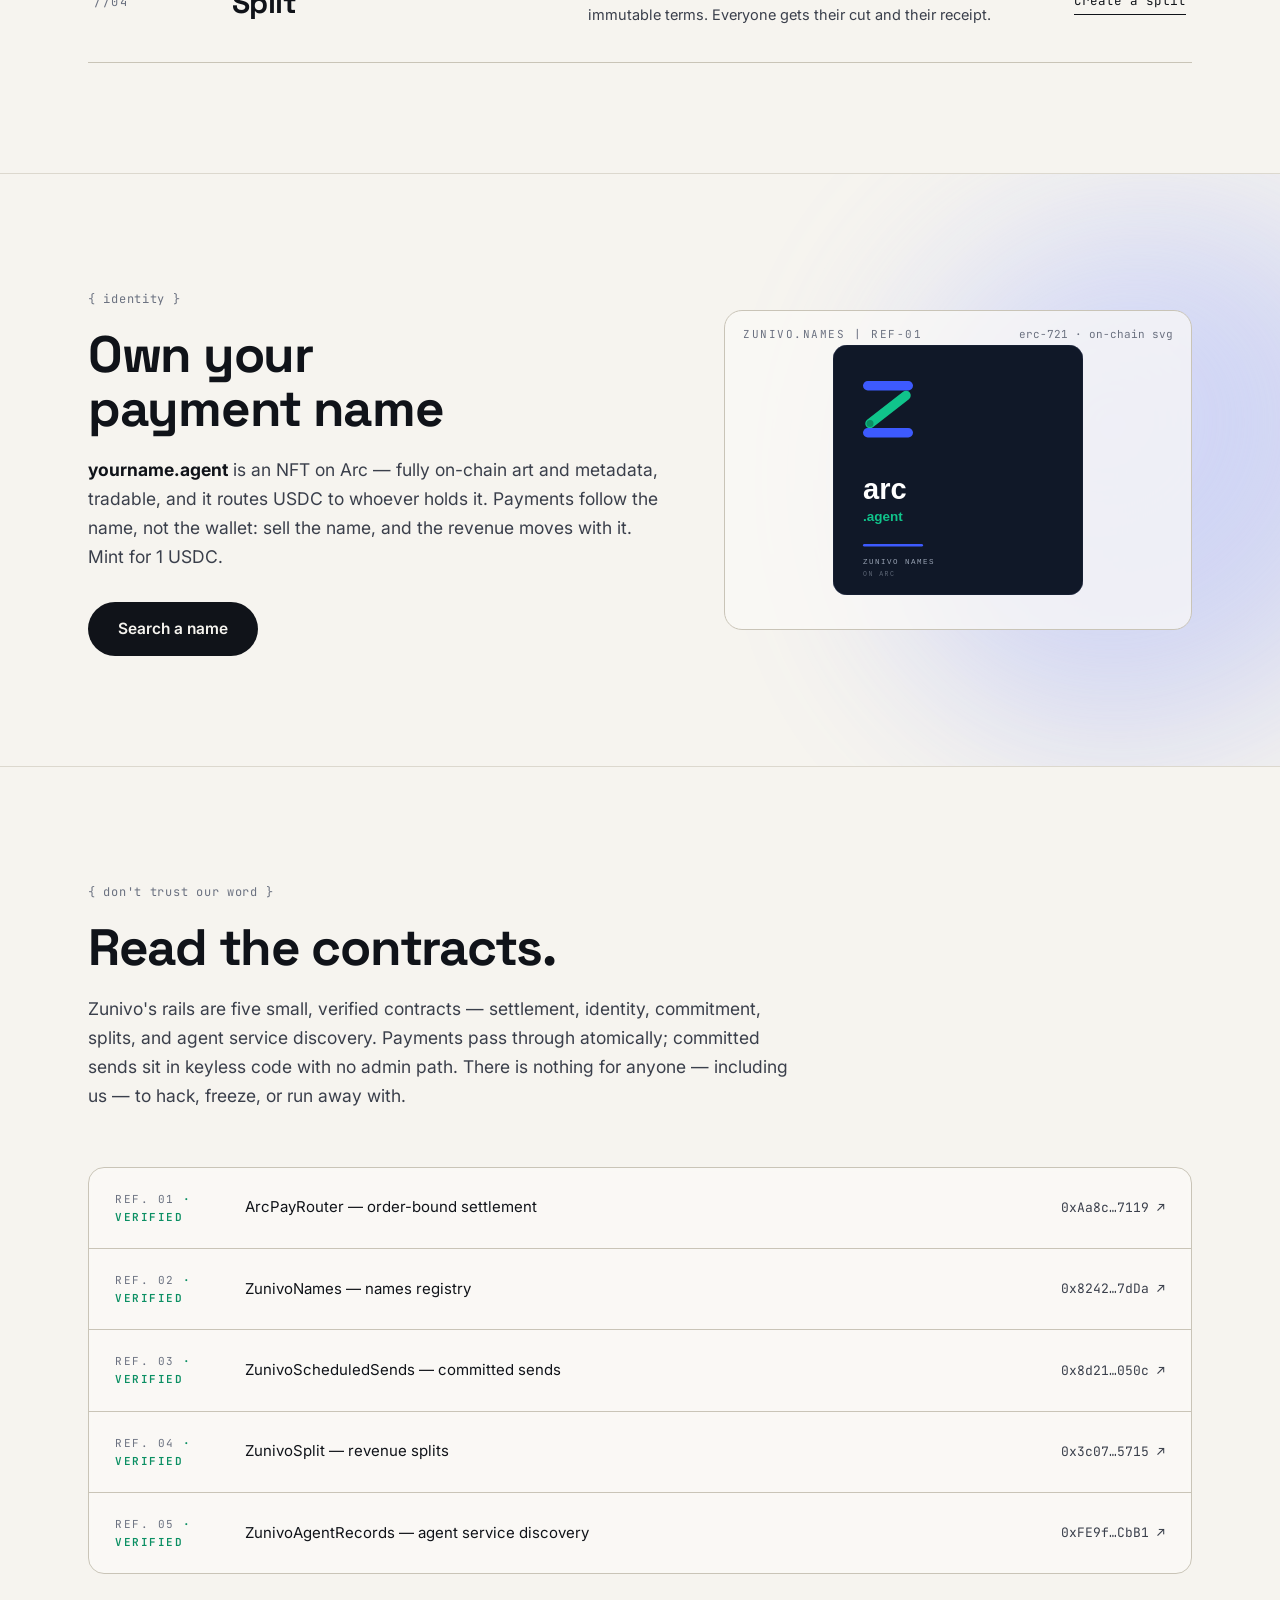
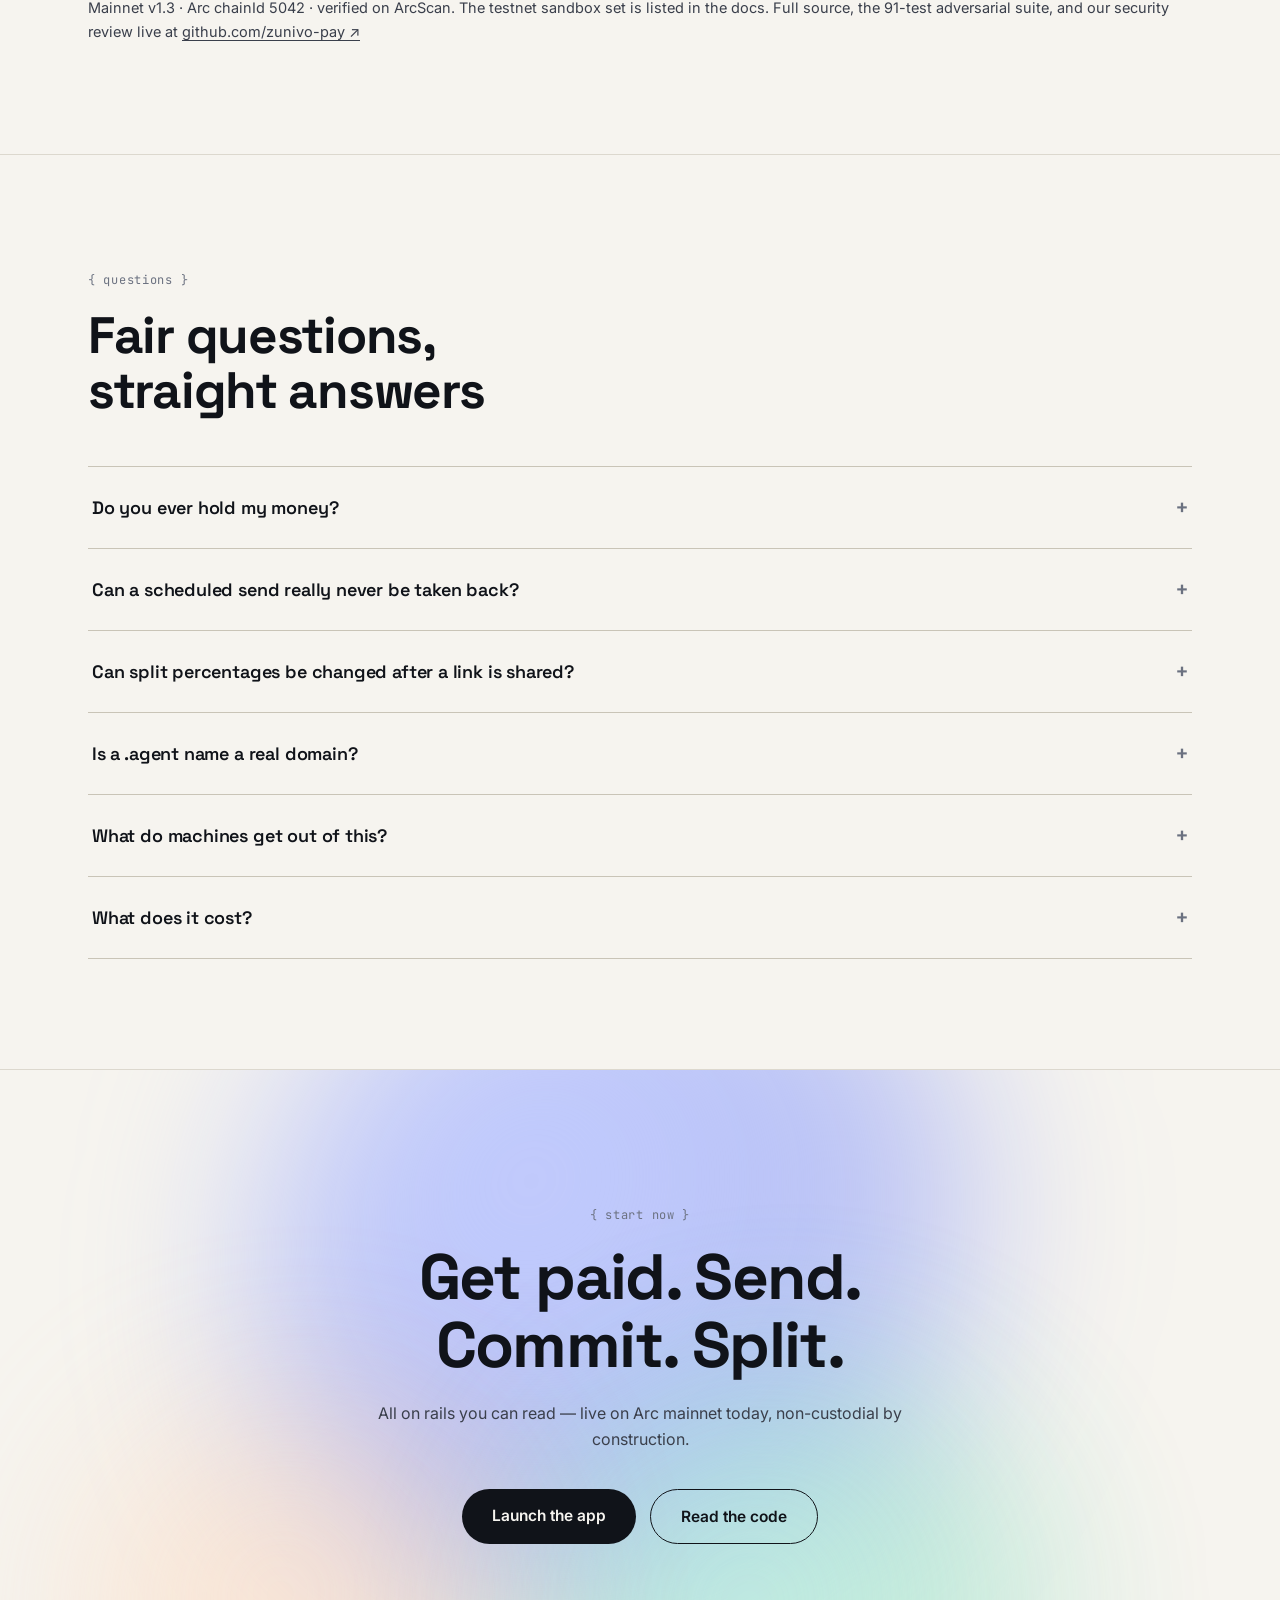
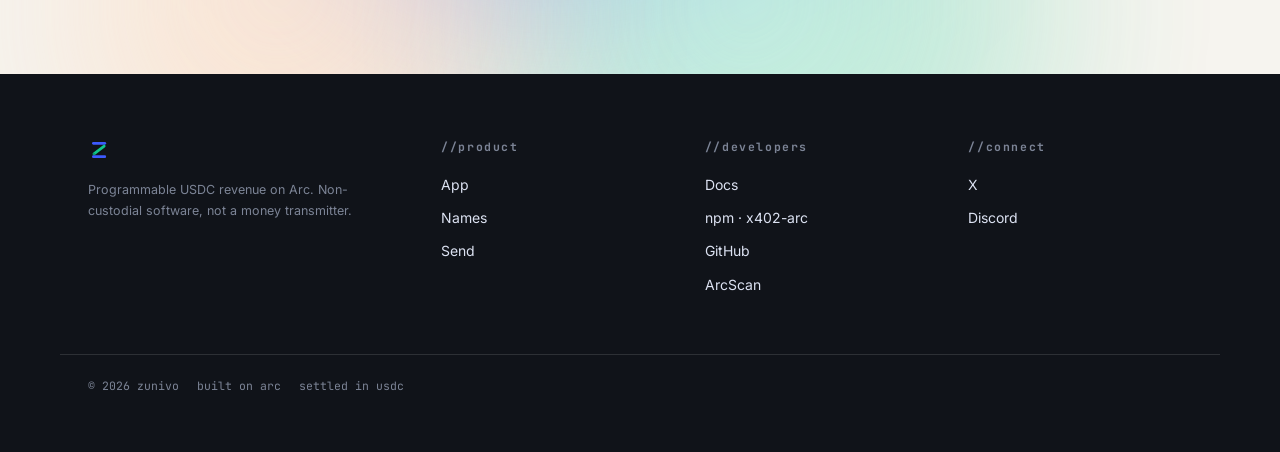
==== commit 7a1d5fda: "site: Arc mainnet is live — hero/CTA copy, Trust registry → v1.3 mainnet contracts on arc.etherscan." ====
--- a/index.html
+++ b/index.html
@@ -220,7 +220,7 @@
       <a class="btn primary" href="https://github.com/zunivo-pay">See an agent pay (402)</a>
       <a class="btn ghost" href="https://app.zunivo.io/">Try the human side</a>
     </div>
-    <p class="hero-note">live on arc testnet · five verified contracts · <a href="https://github.com/zunivo-pay" target="_blank" rel="noreferrer">open source ↗</a></p>
+    <p class="hero-note">live on arc mainnet · five verified contracts · <a href="https://testnet.zunivo.io/" target="_blank" rel="noreferrer">testnet sandbox ↗</a> · <a href="https://github.com/zunivo-pay" target="_blank" rel="noreferrer">open source ↗</a></p>
 
     <!-- blueprint payment diagram -->
     <div class="diagram rv">
@@ -295,10 +295,10 @@
       and retries with proof — discover, pay, consume, all autonomous. Three lines of code turn any API into
       something a machine can pay for. Every call leaves a settled, auditable on-chain receipt.</p>
     <div class="term rv">
-      <div class="term-bar"><span class="ref">zunivo.runtime | ref-402</span><em>agent · arc testnet</em></div>
+      <div class="term-bar"><span class="ref">zunivo.runtime | ref-402</span><em>agent · arc mainnet</em></div>
       <div class="term-body" id="termBody"><span class="cursor"></span></div>
     </div>
-    <p class="after rv">Every line above is a real flow running on Arc Testnet today — an autonomous agent
+    <p class="after rv">Every line above is a real flow running on Arc mainnet today — an autonomous agent
       discovering a price, paying from its own wallet, collecting an auditable receipt.
       No card networks. No human in the loop.</p>
   </div>
@@ -374,17 +374,18 @@
       There is nothing for anyone — including us — to hack, freeze, or run away with.</p>
     <div class="registry rv">
       <div class="rrowc"><span class="ref">ref. 01 <b>· verified</b></span><span>ArcPayRouter — order-bound settlement</span>
-        <a class="mono" href="https://testnet.arcscan.app/address/0x4210D40a9899e42b4946B9dC7E0C35d3cf14Ea55" target="_blank" rel="noreferrer">0x4210…Ea55 ↗</a></div>
+        <a class="mono" href="https://arc.etherscan.io/address/0xAa8c293495446d04a51A32e2e4557EDE3BfC7119" target="_blank" rel="noreferrer">0xAa8c…7119 ↗</a></div>
       <div class="rrowc"><span class="ref">ref. 02 <b>· verified</b></span><span>ZunivoNames — names registry</span>
-        <a class="mono" href="https://testnet.arcscan.app/address/0x244e0c8bE1Ed59636901F98920413d414B158cc5" target="_blank" rel="noreferrer">0x244e…8cc5 ↗</a></div>
+        <a class="mono" href="https://arc.etherscan.io/address/0x824218447E8Dbf10E535dC7fB6ab7b68105c7dDa" target="_blank" rel="noreferrer">0x8242…7dDa ↗</a></div>
       <div class="rrowc"><span class="ref">ref. 03 <b>· verified</b></span><span>ZunivoScheduledSends — committed sends</span>
-        <a class="mono" href="https://testnet.arcscan.app/address/0xad5121668867a234Bd1f7D62eC40D09Ee3f47c02" target="_blank" rel="noreferrer">0xad51…47c02 ↗</a></div>
+        <a class="mono" href="https://arc.etherscan.io/address/0x8d2193555Ad7C3f2EEfe66Ede0F8A3477774050c" target="_blank" rel="noreferrer">0x8d21…050c ↗</a></div>
       <div class="rrowc"><span class="ref">ref. 04 <b>· verified</b></span><span>ZunivoSplit — revenue splits</span>
-        <a class="mono" href="https://testnet.arcscan.app/address/0x12F21A2AC582061598445874c6C5f4F3bcE53eCF" target="_blank" rel="noreferrer">0x12F2…3eCF ↗</a></div>
+        <a class="mono" href="https://arc.etherscan.io/address/0x3c07F894A14AA080191b2Cc95dd4d0BfA31E5715" target="_blank" rel="noreferrer">0x3c07…5715 ↗</a></div>
       <div class="rrowc"><span class="ref">ref. 05 <b>· verified</b></span><span>ZunivoAgentRecords — agent service discovery</span>
-        <a class="mono" href="https://testnet.arcscan.app/address/0x4f405f0aA04FD6FaE0838DeE6FD184B1f3cC306B" target="_blank" rel="noreferrer">0x4f40…306B ↗</a></div>
-    </div>
-    <p class="trust-note rv">Full source, the 78-test adversarial suite, and our security review live at
+        <a class="mono" href="https://arc.etherscan.io/address/0xFE9fca63CaA64FBf0B2F089786A706f0C99dCbB1" target="_blank" rel="noreferrer">0xFE9f…CbB1 ↗</a></div>
+    </div>
+    <p class="trust-note rv">Mainnet v1.3 · Arc chainId 5042 · verified on ArcScan. The testnet sandbox set is listed in the docs.
+      Full source, the 91-test adversarial suite, and our security review live at
       <a href="https://github.com/zunivo-pay" target="_blank" rel="noreferrer">github.com/zunivo-pay ↗</a></p>
   </div>
 </section>
@@ -414,7 +415,7 @@
       no humans.</p></details>
     <details class="rv"><summary>What does it cost?</summary>
       <p>Gas on Arc is a fraction of a cent, paid in USDC. The protocol fee is hard-capped at 1% in immutable
-      code and is currently 0%.</p></details>
+      code and is currently 0.5% on mainnet (0% on the testnet sandbox). A <code>.agent</code> name is 1 USDC on mainnet.</p></details>
   </div>
 </section>
 
@@ -426,7 +427,7 @@
   <div class="wrap">
     <span class="tag rv">start now</span>
     <h2 class="rv">Get paid. Send.<br />Commit. Split.</h2>
-    <p class="rv">All on rails you can read — live on Arc Testnet today, non-custodial by construction.</p>
+    <p class="rv">All on rails you can read — live on Arc mainnet today, non-custodial by construction.</p>
     <div class="cta rv" style="justify-content:center">
       <a class="btn primary" href="https://app.zunivo.io/">Launch the app</a>
       <a class="btn ghost" href="https://github.com/zunivo-pay" target="_blank" rel="noreferrer">Read the code</a>
@@ -451,7 +452,7 @@
       <a href="https://docs.zunivo.io" target="_blank" rel="noreferrer">Docs</a>
       <a href="https://www.npmjs.com/package/zunivo-x402-arc" target="_blank" rel="noreferrer">npm · x402-arc</a>
       <a href="https://github.com/zunivo-pay" target="_blank" rel="noreferrer">GitHub</a>
-      <a href="https://testnet.arcscan.app/address/0x4210D40a9899e42b4946B9dC7E0C35d3cf14Ea55" target="_blank" rel="noreferrer">ArcScan</a>
+      <a href="https://arc.etherscan.io/address/0xAa8c293495446d04a51A32e2e4557EDE3BfC7119" target="_blank" rel="noreferrer">ArcScan</a>
     </div>
     <div class="fcol">
       <h4>connect</h4>
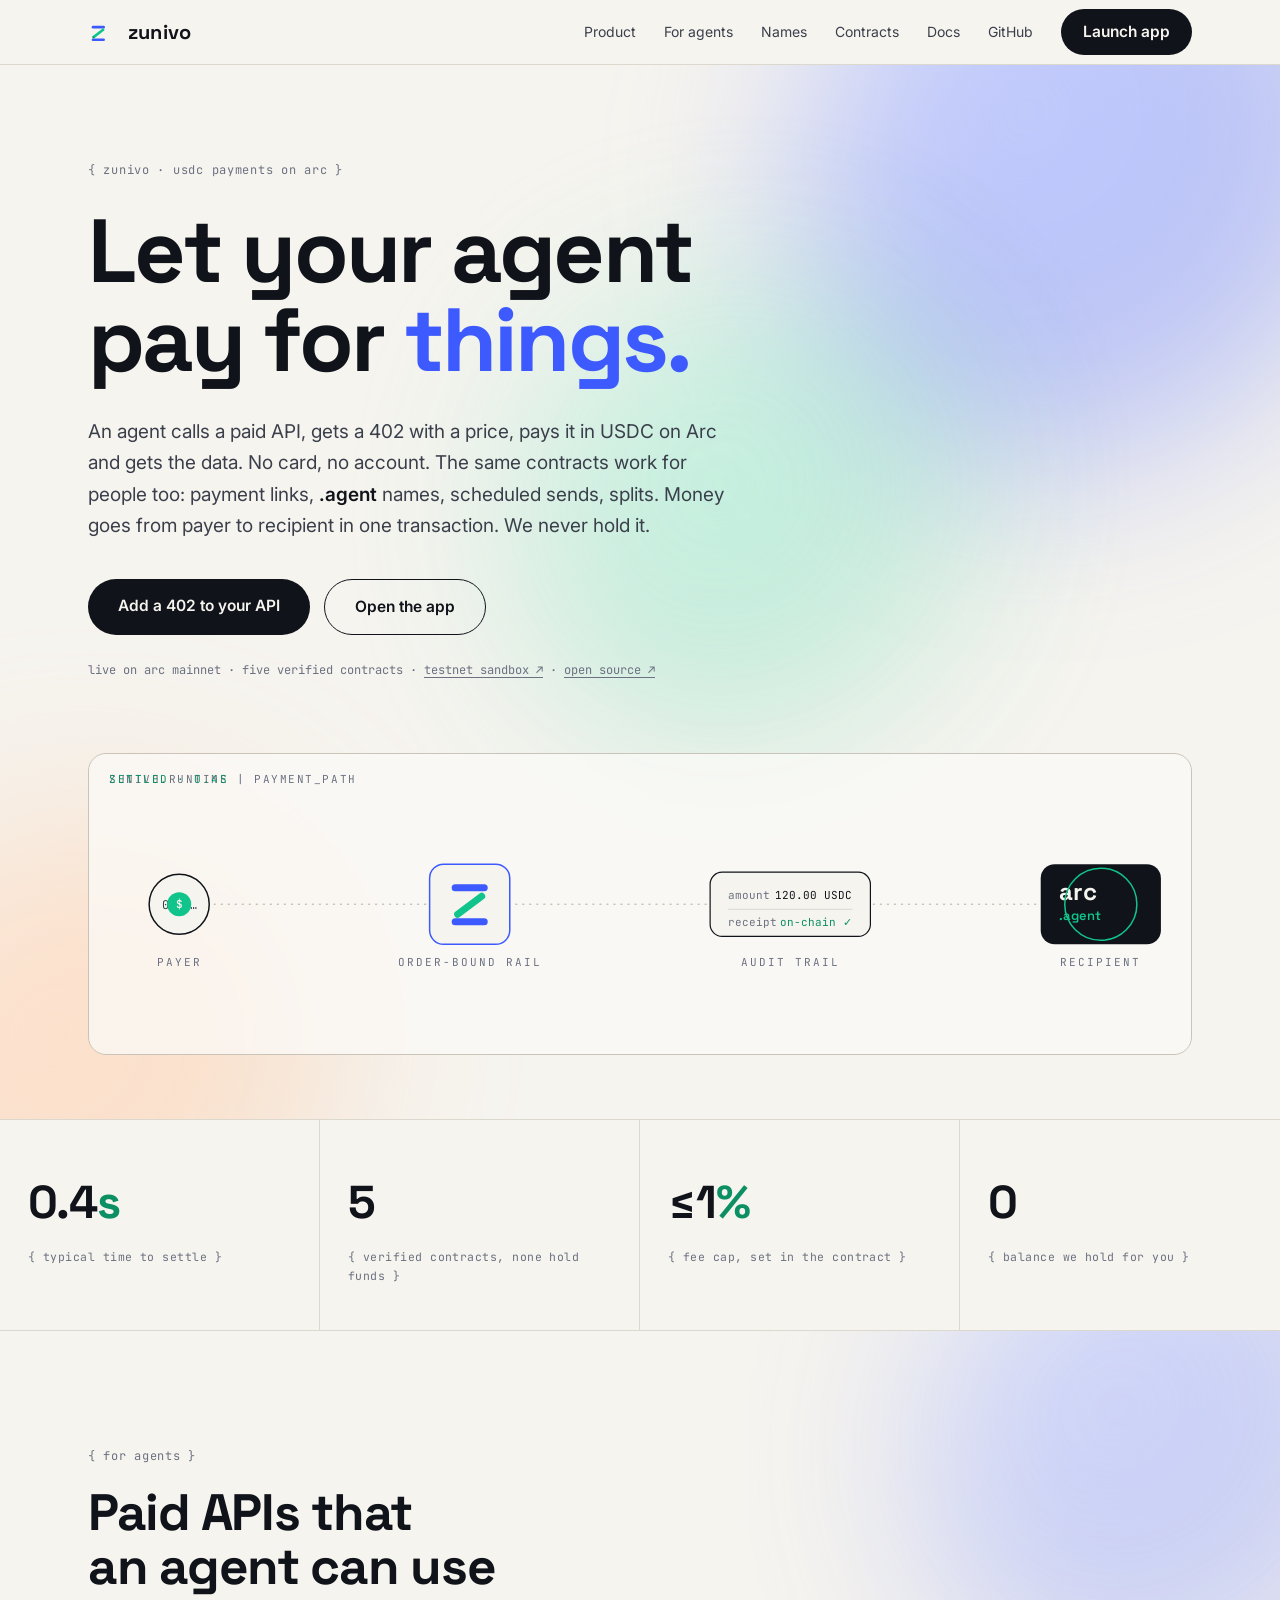
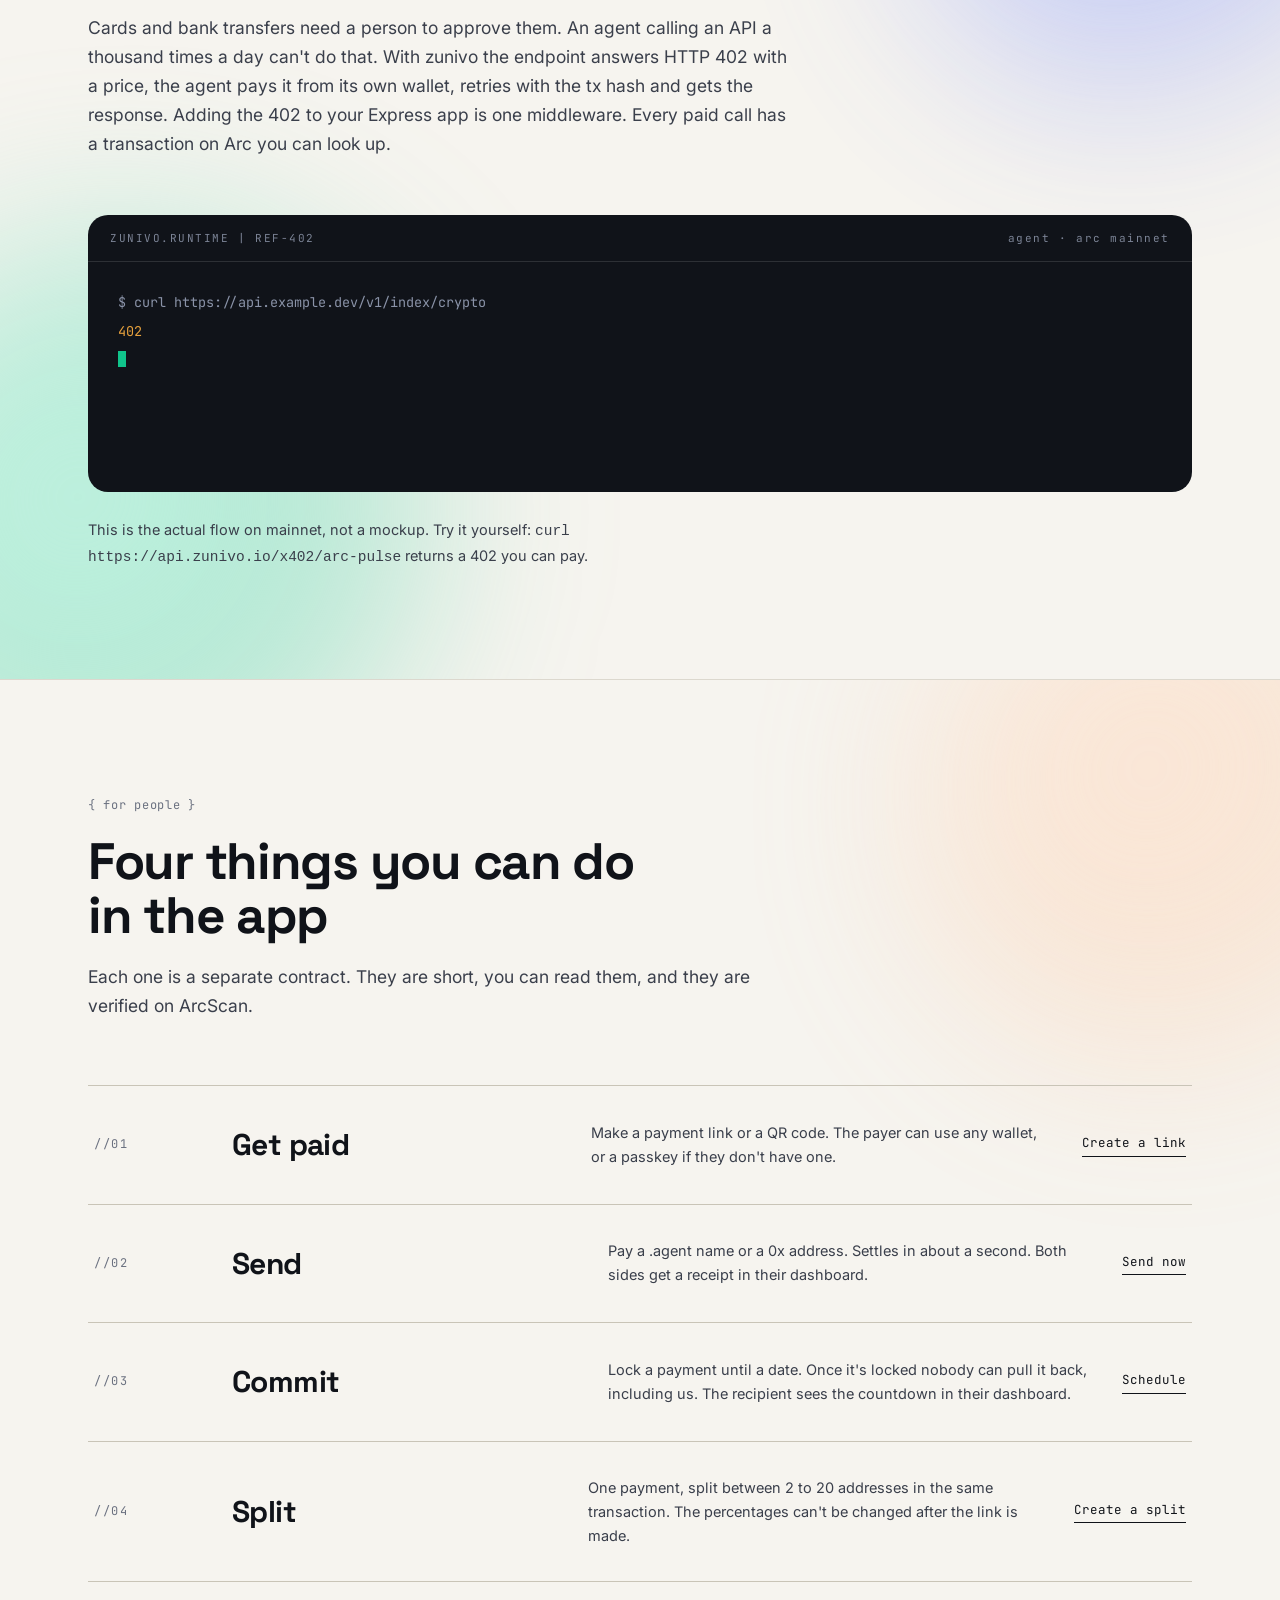
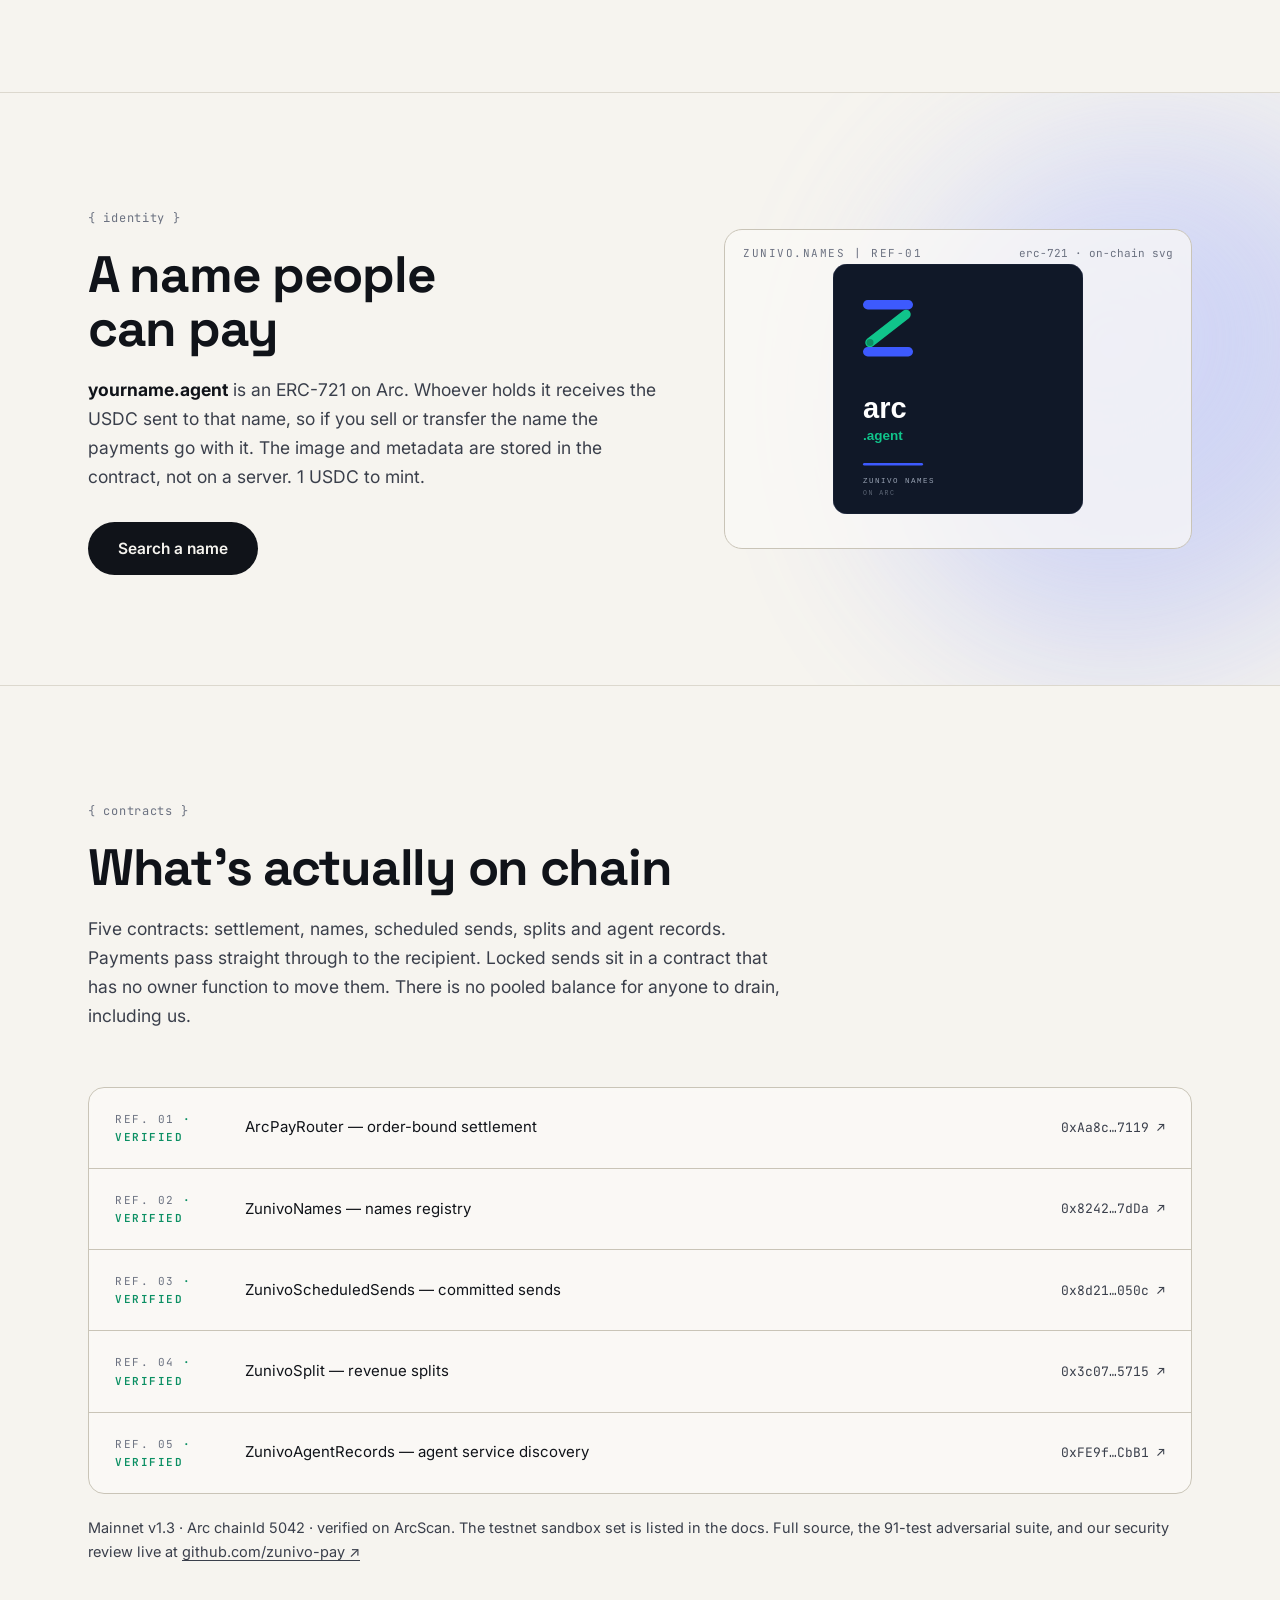
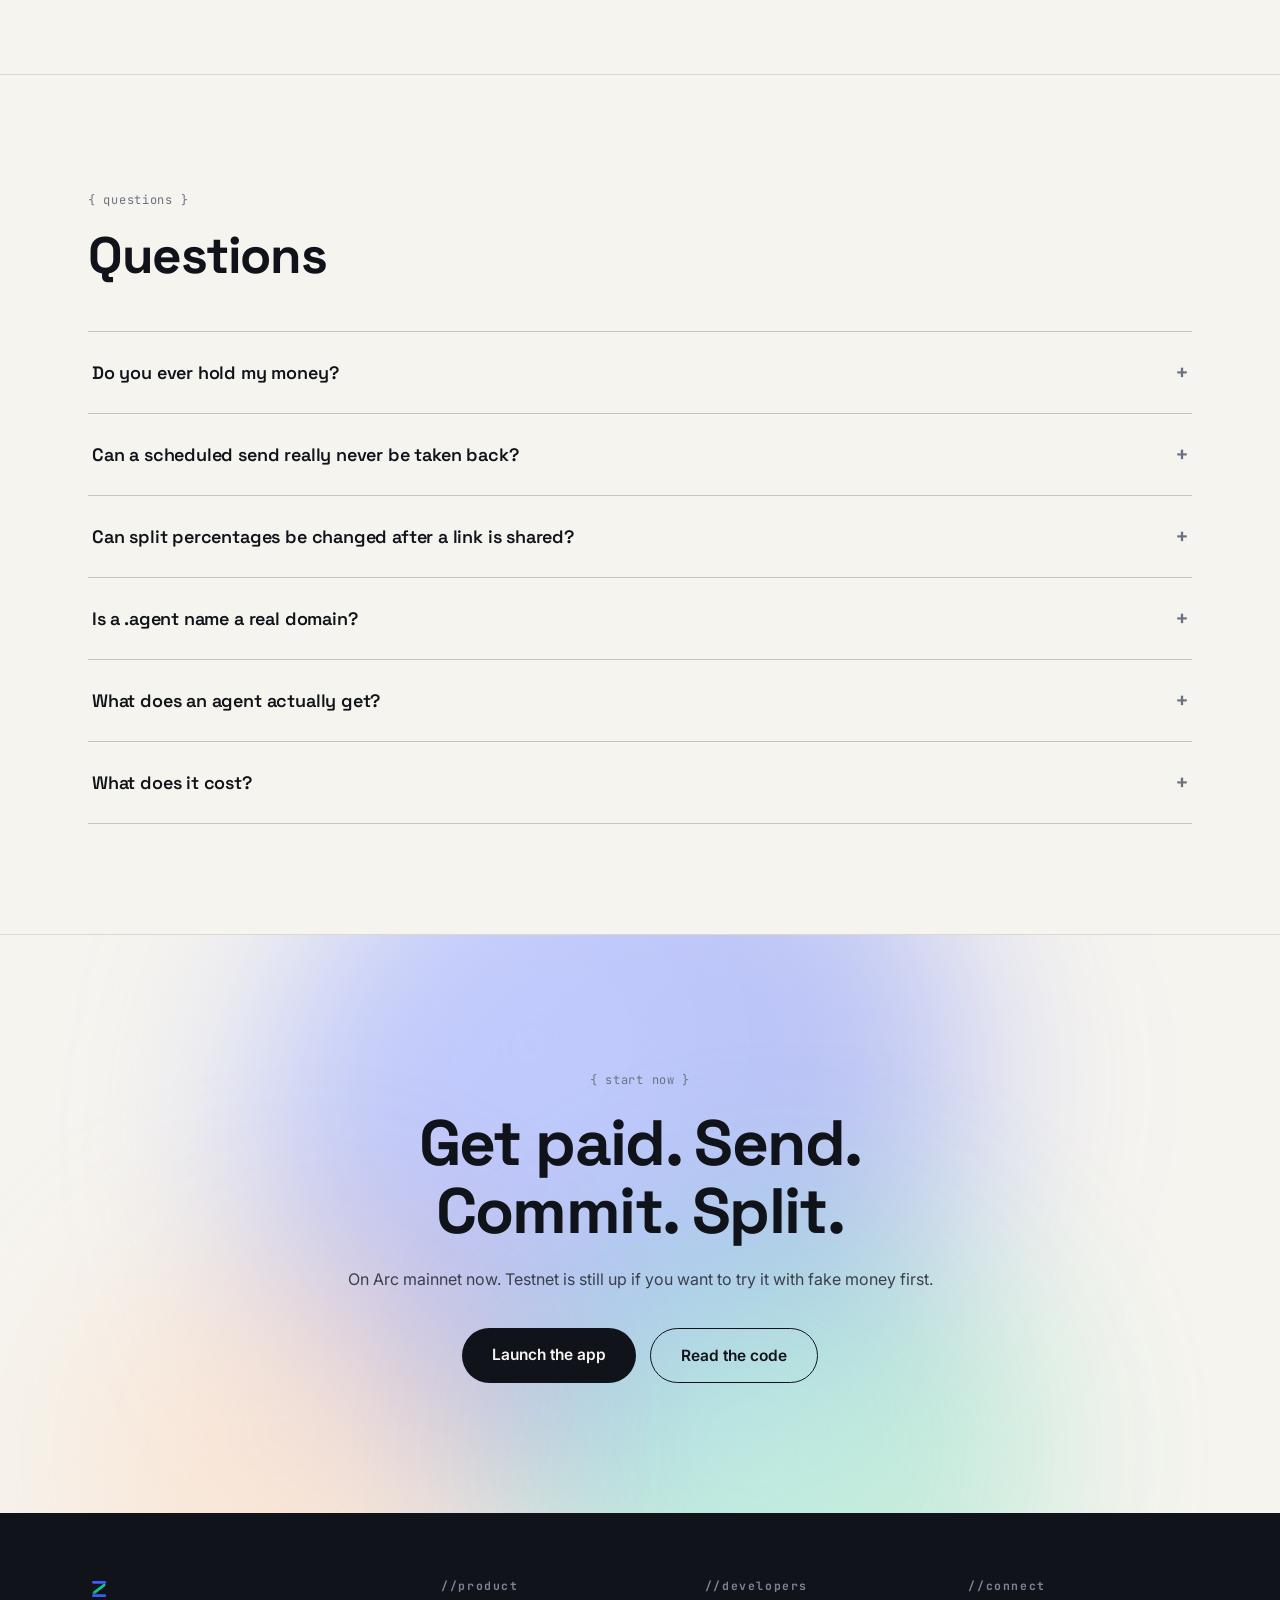
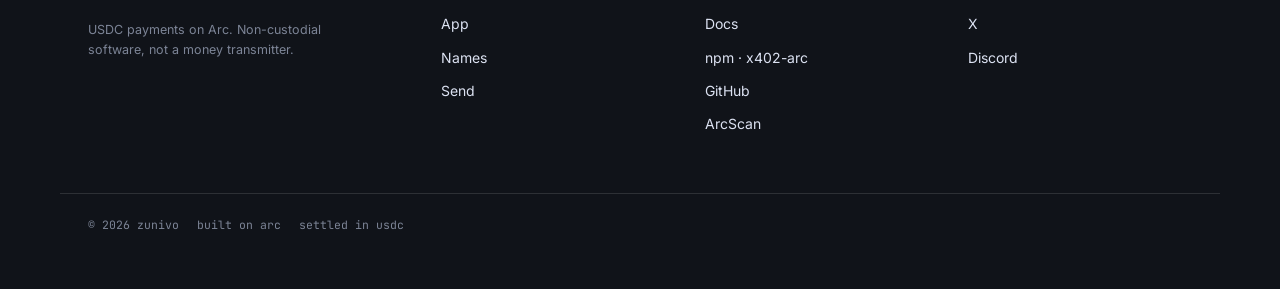
==== commit f71e4b46: "site: rewrite copy in plain language (hero, agents, app features, names, contracts, FAQ, CTA); fix s" ====
--- a/index.html
+++ b/index.html
@@ -4,9 +4,9 @@
 <meta charset="utf-8" />
 <meta name="viewport" content="width=device-width, initial-scale=1" />
 <title>Zunivo — the payment layer for AI agents on Arc</title>
-<meta name="description" content="The payment layer for AI agents on Arc. Agents pay for APIs, data, and each other in USDC — settled on-chain in under a second. Humans get the same rails: links, names, splits." />
-<meta property="og:title" content="Zunivo — the payment layer for AI agents on Arc" />
-<meta property="og:description" content="The payment layer for AI agents on Arc. Machines pay for what they use, in USDC, on-chain. Humans share the same rails." />
+<meta name="description" content="USDC payments on Arc for AI agents and the people who run them. An agent hits a paid API, gets a 402, pays, gets the data. Payment links, .agent names, scheduled sends and splits for humans. Non-custodial." />
+<meta property="og:title" content="Zunivo · USDC payments for AI agents on Arc" />
+<meta property="og:description" content="Agents pay for APIs over HTTP 402 in USDC. People get payment links, .agent names, scheduled sends and splits. Five verified contracts on Arc mainnet." />
 <meta property="og:image" content="https://zunivo.io/og.png" />
 <meta property="og:url" content="https://zunivo.io" />
 <link rel="icon" type="image/svg+xml" href="/favicon.svg" />
@@ -194,9 +194,9 @@
     <span class="word">zunivo</span>
     <nav class="links">
       <a href="#verbs">Product</a>
-      <a href="#machine">Machines</a>
+      <a href="#machine">For agents</a>
       <a href="#names">Names</a>
-      <a href="#trust">Trust</a>
+      <a href="#trust">Contracts</a>
       <a href="https://docs.zunivo.io" target="_blank" rel="noreferrer">Docs</a>
       <a href="https://github.com/zunivo-pay" target="_blank" rel="noreferrer">GitHub</a>
       <a class="btn" href="https://app.zunivo.io/">Launch app</a>
@@ -210,15 +210,14 @@
   <div class="fluid f-mint b" style="width:480px;height:480px;top:220px;right:280px;opacity:.8"></div>
   <div class="fluid f-peach c" style="width:520px;height:520px;bottom:-220px;left:-160px"></div>
   <div class="wrap">
-    <span class="tag">zunivo · the payment layer for ai agents on arc</span>
-    <h1>AI agents can think.<br />Now they can <em>pay.</em></h1>
-    <p class="sub">Every payment rail on earth assumes a human clicking "confirm." Zunivo doesn't.
-      On Arc, an <b>AI agent</b> discovers a service, pays for it in USDC, and gets a receipt —
-      no card, no human, one function call. And the same rails work beautifully for people:
-      payment links, <b>.agent</b> names, committed sends, atomic splits. Non-custodial by construction.</p>
+    <span class="tag">zunivo · usdc payments on arc</span>
+    <h1>Let your agent<br />pay for <em>things.</em></h1>
+    <p class="sub">An agent calls a paid API, gets a 402 with a price, pays it in USDC on Arc and gets the data. No card, no account.
+      The same contracts work for people too: payment links, <b>.agent</b> names, scheduled sends, splits.
+      Money goes from payer to recipient in one transaction. We never hold it.</p>
     <div class="cta">
-      <a class="btn primary" href="https://github.com/zunivo-pay">See an agent pay (402)</a>
-      <a class="btn ghost" href="https://app.zunivo.io/">Try the human side</a>
+      <a class="btn primary" href="https://docs.zunivo.io">Add a 402 to your API</a>
+      <a class="btn ghost" href="https://app.zunivo.io/">Open the app</a>
     </div>
     <p class="hero-note">live on arc mainnet · five verified contracts · <a href="https://testnet.zunivo.io/" target="_blank" rel="noreferrer">testnet sandbox ↗</a> · <a href="https://github.com/zunivo-pay" target="_blank" rel="noreferrer">open source ↗</a></p>
 
@@ -276,10 +275,10 @@
 
 <!-- STATS -->
 <div class="stats">
-  <div class="stat rv"><div class="n">0.4<i>s</i></div><p>{ median settlement, deterministic }</p></div>
-  <div class="stat rv"><div class="n">4</div><p>{ verified zero-custody contracts }</p></div>
-  <div class="stat rv"><div class="n">≤1<i>%</i></div><p>{ protocol fee, hard-capped in code }</p></div>
-  <div class="stat rv"><div class="n">0</div><p>{ custody — atomic payer → recipient }</p></div>
+  <div class="stat rv"><div class="n">0.4<i>s</i></div><p>{ typical time to settle }</p></div>
+  <div class="stat rv"><div class="n">5</div><p>{ verified contracts, none hold funds }</p></div>
+  <div class="stat rv"><div class="n">≤1<i>%</i></div><p>{ fee cap, set in the contract }</p></div>
+  <div class="stat rv"><div class="n">0</div><p>{ balance we hold for you }</p></div>
 </div>
 
 <!-- MACHINE -->
@@ -287,20 +286,16 @@
   <div class="fluid f-mint a" style="width:640px;height:640px;bottom:-200px;left:-180px"></div>
   <div class="fluid f-indigo c" style="width:520px;height:520px;top:-120px;right:-160px;opacity:.75"></div>
   <div class="wrap">
-    <span class="tag rv">the core · machine payments</span>
-    <h2 class="rv">The first payment rail<br />built for machines</h2>
-    <p class="lead rv">Cards need a cardholder. Bank rails need a person. None of them can serve the millions of
-      AI agents now calling paid APIs, metering usage by request, and trading services with each other.
-      Zunivo is built for exactly this: an agent hits a priced endpoint, pays in USDC over HTTP 402,
-      and retries with proof — discover, pay, consume, all autonomous. Three lines of code turn any API into
-      something a machine can pay for. Every call leaves a settled, auditable on-chain receipt.</p>
+    <span class="tag rv">for agents</span>
+    <h2 class="rv">Paid APIs that<br />an agent can use</h2>
+    <p class="lead rv">Cards and bank transfers need a person to approve them. An agent calling an API a thousand times a day can't do that.
+      With zunivo the endpoint answers HTTP 402 with a price, the agent pays it from its own wallet, retries with the tx hash and gets the response.
+      Adding the 402 to your Express app is one middleware. Every paid call has a transaction on Arc you can look up.</p>
     <div class="term rv">
       <div class="term-bar"><span class="ref">zunivo.runtime | ref-402</span><em>agent · arc mainnet</em></div>
       <div class="term-body" id="termBody"><span class="cursor"></span></div>
     </div>
-    <p class="after rv">Every line above is a real flow running on Arc mainnet today — an autonomous agent
-      discovering a price, paying from its own wallet, collecting an auditable receipt.
-      No card networks. No human in the loop.</p>
+    <p class="after rv">This is the actual flow on mainnet, not a mockup. Try it yourself: <code>curl https://api.zunivo.io/x402/arc-pulse</code> returns a 402 you can pay.</p>
   </div>
 </section>
 
@@ -308,32 +303,32 @@
 <section id="verbs">
   <div class="fluid f-peach b" style="width:560px;height:560px;top:-140px;right:-200px;opacity:.7"></div>
   <div class="wrap">
-    <span class="tag rv">the human side · one network, four verbs</span>
-    <h2 class="rv">And humans get<br />the same rails</h2>
-    <p class="lead rv">Each verb is its own verified contract — small enough to read, strong enough to promise.</p>
+    <span class="tag rv">for people</span>
+    <h2 class="rv">Four things you can do<br />in the app</h2>
+    <p class="lead rv">Each one is a separate contract. They are short, you can read them, and they are verified on ArcScan.</p>
     <div class="verbs rv">
       <a class="verb" href="https://app.zunivo.io/">
         <span class="no">//01</span>
         <h3>Get paid</h3>
-        <p>Links, QR codes, machine-issued invoices. Any wallet pays — or no wallet at all, with a passkey and Face ID.</p>
+        <p>Make a payment link or a QR code. The payer can use any wallet, or a passkey if they don't have one.</p>
         <span class="more">Create a link</span>
       </a>
       <a class="verb" href="https://app.zunivo.io/send">
         <span class="no">//02</span>
         <h3>Send</h3>
-        <p>Pay anyone by name or address, settled in under a second, with a receipt both sides keep.</p>
+        <p>Pay a .agent name or a 0x address. Settles in about a second. Both sides get a receipt in their dashboard.</p>
         <span class="more">Send now</span>
       </a>
       <a class="verb" href="https://app.zunivo.io/send">
         <span class="no">//03</span>
         <h3>Commit</h3>
-        <p>Payroll-grade scheduled sends: locked on-chain until a date, irrevocable once made. The recipient watches the countdown — not even Zunivo can touch it.</p>
+        <p>Lock a payment until a date. Once it's locked nobody can pull it back, including us. The recipient sees the countdown in their dashboard.</p>
         <span class="more">Schedule</span>
       </a>
       <a class="verb" href="https://app.zunivo.io/">
         <span class="no">//04</span>
         <h3>Split</h3>
-        <p>One payment, divided atomically between up to 20 recipients on immutable terms. Everyone gets their cut and their receipt.</p>
+        <p>One payment, split between 2 to 20 addresses in the same transaction. The percentages can't be changed after the link is made.</p>
         <span class="more">Create a split</span>
       </a>
     </div>
@@ -348,10 +343,9 @@
   <div class="wrap names-grid">
     <div>
       <span class="tag rv">identity</span>
-      <h2 class="rv">Own your<br />payment name</h2>
-      <p class="lead rv"><b style="color:var(--ink)">yourname.agent</b> is an NFT on Arc — fully on-chain art and
-        metadata, tradable, and it routes USDC to whoever holds it. Payments follow the name, not the wallet:
-        sell the name, and the revenue moves with it. Mint for 1 USDC.</p>
+      <h2 class="rv">A name people<br />can pay</h2>
+      <p class="lead rv"><b style="color:var(--ink)">yourname.agent</b> is an ERC-721 on Arc. Whoever holds it receives the USDC sent to that name,
+        so if you sell or transfer the name the payments go with it. The image and metadata are stored in the contract, not on a server. 1 USDC to mint.</p>
       <div class="cta rv" style="margin-top:30px">
         <a class="btn primary" href="https://app.zunivo.io/names">Search a name</a>
       </div>
@@ -367,11 +361,10 @@
 <!-- TRUST -->
 <section id="trust">
   <div class="wrap">
-    <span class="tag rv">don't trust our word</span>
-    <h2 class="rv">Read the contracts.</h2>
-    <p class="lead rv">Zunivo's rails are five small, verified contracts — settlement, identity, commitment, splits, and agent service discovery.
-      Payments pass through atomically; committed sends sit in keyless code with no admin path.
-      There is nothing for anyone — including us — to hack, freeze, or run away with.</p>
+    <span class="tag rv">contracts</span>
+    <h2 class="rv">What's actually on chain</h2>
+    <p class="lead rv">Five contracts: settlement, names, scheduled sends, splits and agent records. Payments pass straight through to the recipient.
+      Locked sends sit in a contract that has no owner function to move them. There is no pooled balance for anyone to drain, including us.</p>
     <div class="registry rv">
       <div class="rrowc"><span class="ref">ref. 01 <b>· verified</b></span><span>ArcPayRouter — order-bound settlement</span>
         <a class="mono" href="https://arc.etherscan.io/address/0xAa8c293495446d04a51A32e2e4557EDE3BfC7119" target="_blank" rel="noreferrer">0xAa8c…7119 ↗</a></div>
@@ -394,25 +387,22 @@
 <section id="faq">
   <div class="wrap">
     <span class="tag rv">questions</span>
-    <h2 class="rv">Fair questions,<br />straight answers</h2>
+    <h2 class="rv">Questions</h2>
     <details class="rv"><summary>Do you ever hold my money?</summary>
-      <p>No. Payments move payer → recipient in one atomic transaction; committed sends sit in a contract with no
-      admin functions — not even we can move them. There is no pooled balance anywhere.</p></details>
+      <p>No. A payment goes from the payer to the recipient inside one transaction. A locked send sits in the ScheduledSends contract,
+      which has no function that lets us move it. There is no balance held on your behalf anywhere.</p></details>
     <details class="rv"><summary>Can a scheduled send really never be taken back?</summary>
-      <p>If it was created in committed mode — correct. Before unlock, no function exists that can move it:
-      not for the sender, not for the recipient, not for Zunivo. After unlock, release is permissionless but
-      funds can only flow to the recipient fixed at creation. Enforced by code you can read, proven by our
-      public test suite.</p></details>
+      <p>If you created it without the reclaim option, correct. Before the unlock time nothing can move it, not the sender, not us.
+      After unlock anyone can call release, but the money can only go to the recipient set at creation. The tests for this are in the repo.</p></details>
     <details class="rv"><summary>Can split percentages be changed after a link is shared?</summary>
-      <p>Never. A split's payee table is immutable from the moment it's created — the terms your collaborators
-      saw are the terms that execute, forever. Need different shares? Create a new split.</p></details>
+      <p>No. The list of recipients and percentages is written once when the split is created and the contract has no function to edit it.
+      If you need different shares, make a new split.</p></details>
     <details class="rv"><summary>Is a .agent name a real domain?</summary>
-      <p>It's better for payments: an on-chain NFT that routes USDC to whoever holds it. Not a DNS domain —
-      a payment identity, tradable like any NFT, with art and metadata that live entirely on-chain. Zunivo names are native to the Zunivo network on Arc and are not affiliated with Unstoppable Domains' .agent TLD or any DNS/ICANN registry.</p></details>
-    <details class="rv"><summary>What do machines get out of this?</summary>
-      <p>An API that issues orders, a 402 paywall any endpoint adopts in three lines, and settlement proofs for
-      every call. An agent can discover a price, pay from its own wallet, and collect a receipt — no cards,
-      no humans.</p></details>
+      <p>No, it's not DNS. It's an NFT on Arc that resolves to a payout address, and you can transfer or sell it like any NFT.
+      It has nothing to do with Unstoppable Domains' .agent TLD or any ICANN registry.</p></details>
+    <details class="rv"><summary>What does an agent actually get?</summary>
+      <p>A way to pay for an API call without a human approving it. The server returns 402 with a price, the agent's wallet pays it on Arc,
+      the server checks the tx and returns the data. The SDK handles the 402, the payment and the retry; the MCP server does the same for Claude and other desktop agents.</p></details>
     <details class="rv"><summary>What does it cost?</summary>
       <p>Gas on Arc is a fraction of a cent, paid in USDC. The protocol fee is hard-capped at 1% in immutable
       code and is currently 0.5% on mainnet (0% on the testnet sandbox). A <code>.agent</code> name is 1 USDC on mainnet.</p></details>
@@ -427,7 +417,7 @@
   <div class="wrap">
     <span class="tag rv">start now</span>
     <h2 class="rv">Get paid. Send.<br />Commit. Split.</h2>
-    <p class="rv">All on rails you can read — live on Arc mainnet today, non-custodial by construction.</p>
+    <p class="rv">On Arc mainnet now. Testnet is still up if you want to try it with fake money first.</p>
     <div class="cta rv" style="justify-content:center">
       <a class="btn primary" href="https://app.zunivo.io/">Launch the app</a>
       <a class="btn ghost" href="https://github.com/zunivo-pay" target="_blank" rel="noreferrer">Read the code</a>
@@ -439,7 +429,7 @@
   <div class="wrap fgrid">
     <div class="fcol fbrand">
       <svg width="30" height="22" viewBox="0 0 152 112" aria-hidden="true"><rect x="20" y="20" width="72" height="14" rx="7" fill="#3D5AFE"/><line x1="82" y1="41" x2="30" y2="81" stroke="#10C48B" stroke-width="14" stroke-linecap="round"/><circle cx="30" cy="81" r="5" fill="#0B8F63"/><rect x="20" y="88" width="72" height="14" rx="7" fill="#3D5AFE"/></svg>
-      <p>Programmable USDC revenue on Arc. Non-custodial software, not a money transmitter.</p>
+      <p>USDC payments on Arc. Non-custodial software, not a money transmitter.</p>
     </div>
     <div class="fcol">
       <h4>product</h4>
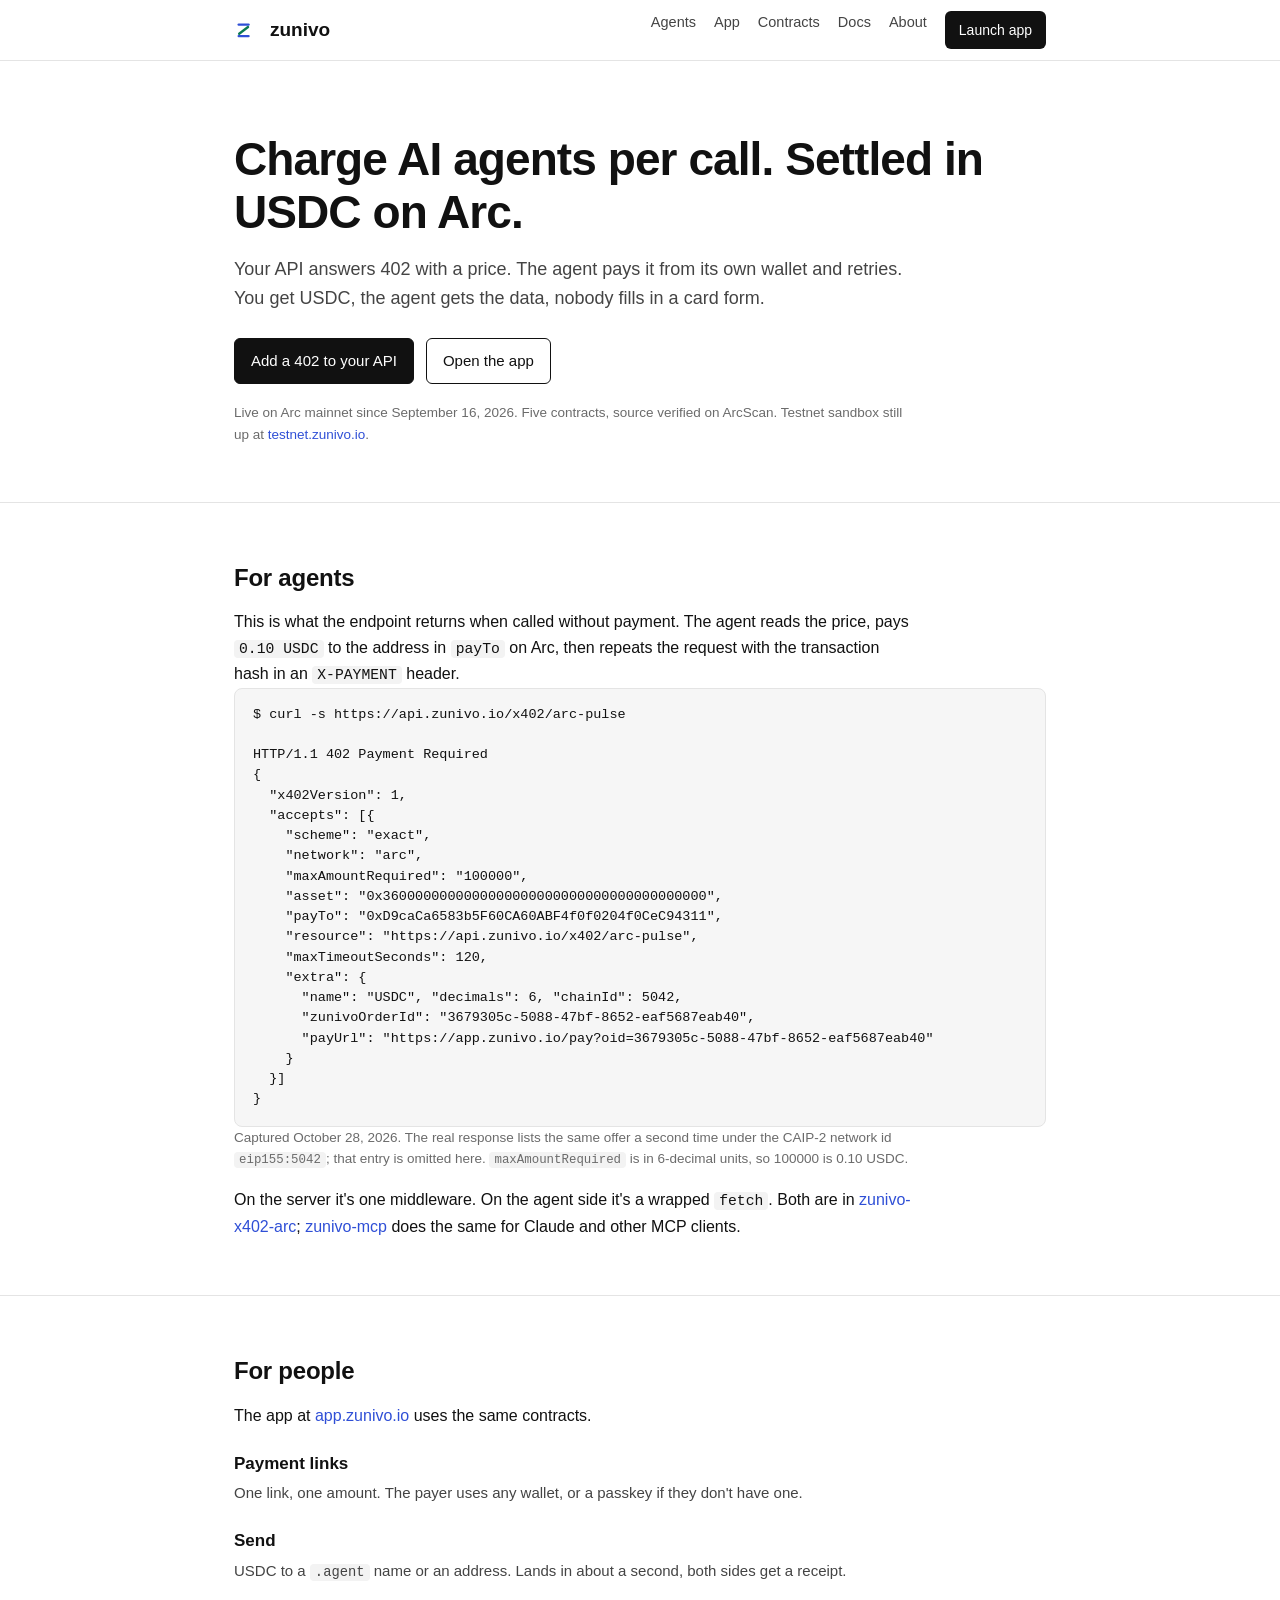
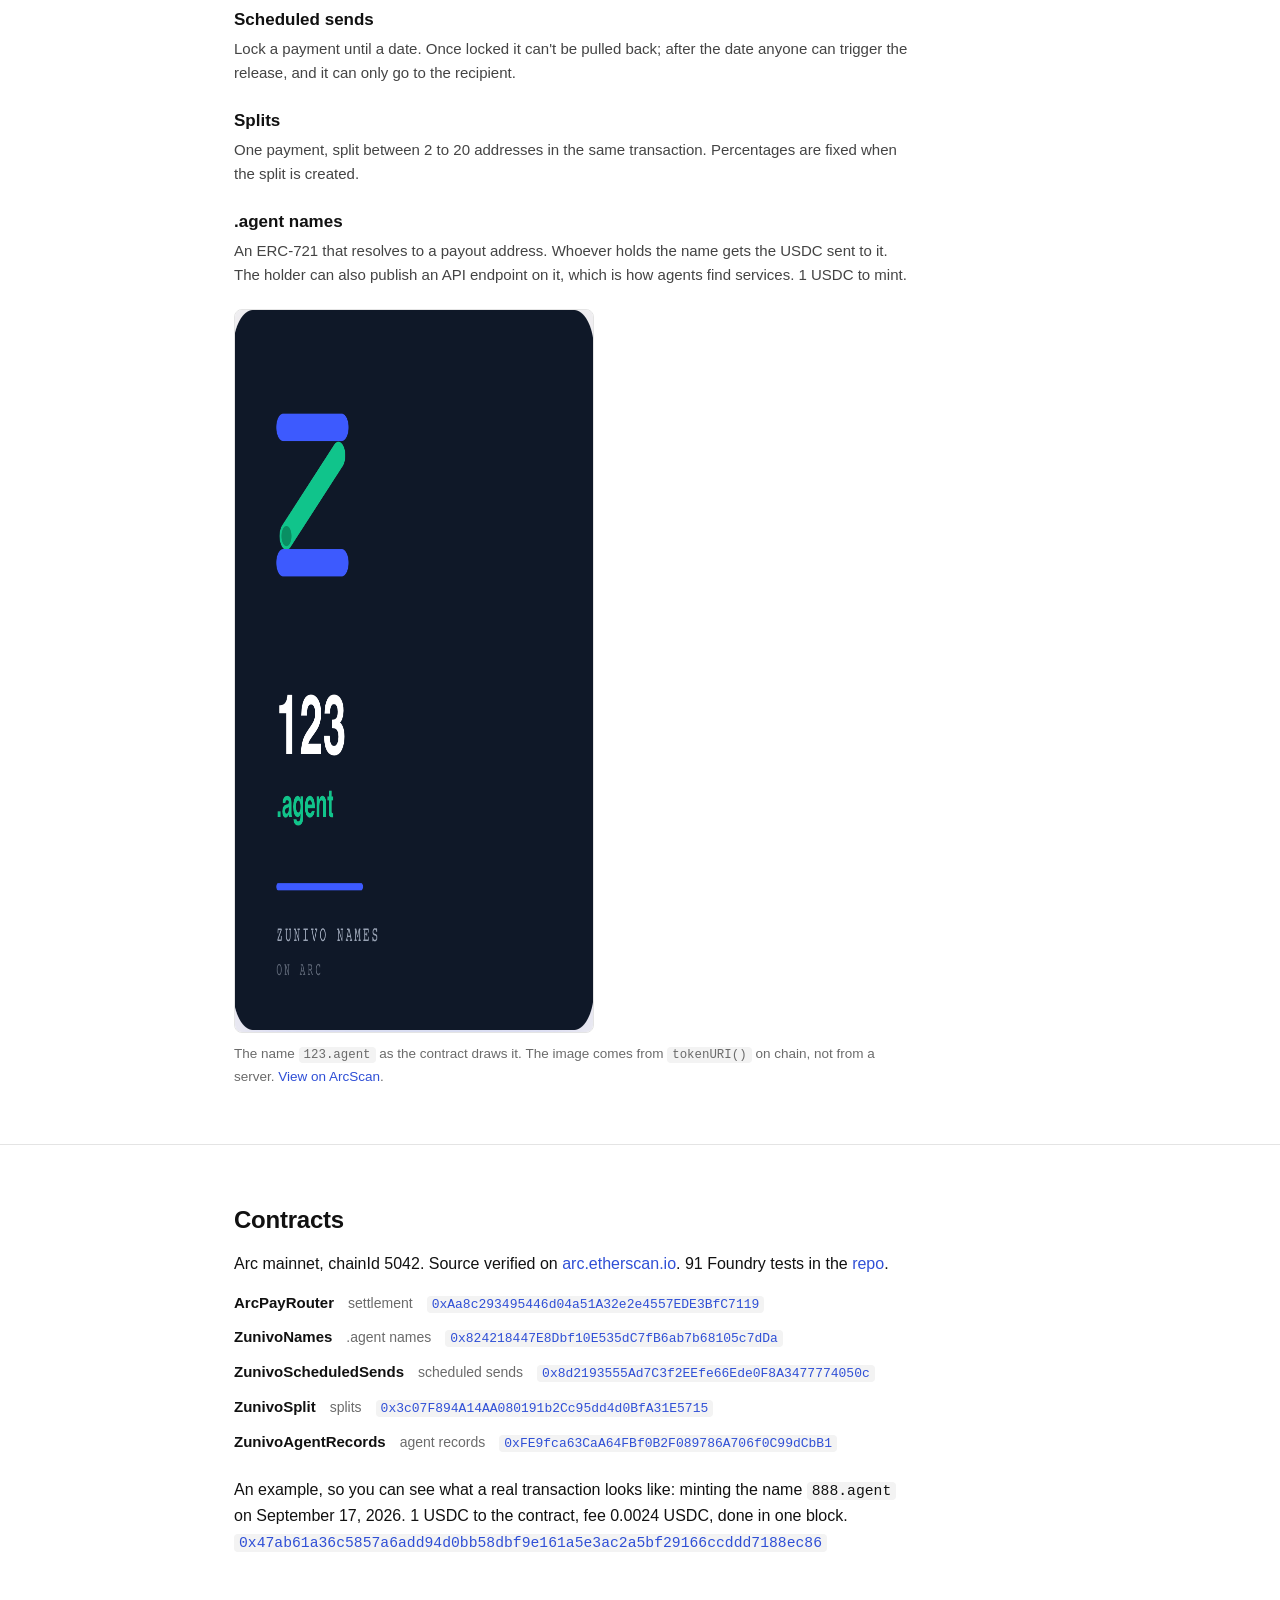
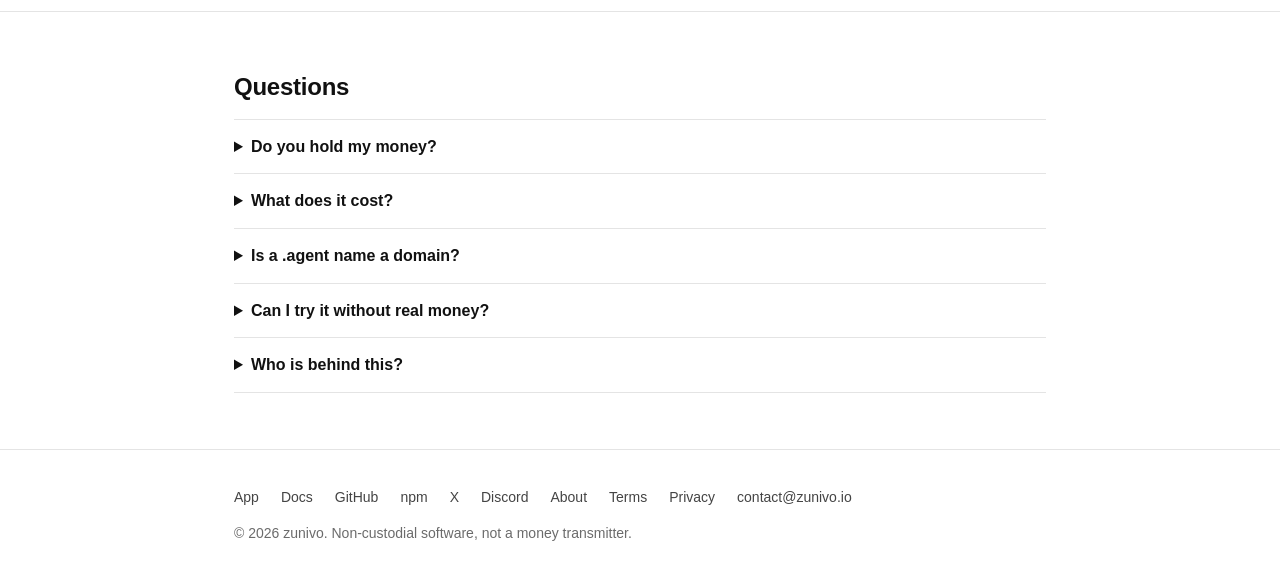
==== commit 62270ea8: "site: plain redesign, terms/privacy/about/404 pages, real 402 and tx, Inter only" ====
--- a/index.html
+++ b/index.html
@@ -3,489 +3,116 @@
 <head>
 <meta charset="utf-8" />
 <meta name="viewport" content="width=device-width, initial-scale=1" />
-<title>Zunivo — the payment layer for AI agents on Arc</title>
-<meta name="description" content="USDC payments on Arc for AI agents and the people who run them. An agent hits a paid API, gets a 402, pays, gets the data. Payment links, .agent names, scheduled sends and splits for humans. Non-custodial." />
-<meta property="og:title" content="Zunivo · USDC payments for AI agents on Arc" />
-<meta property="og:description" content="Agents pay for APIs over HTTP 402 in USDC. People get payment links, .agent names, scheduled sends and splits. Five verified contracts on Arc mainnet." />
+<title>Zunivo · charge AI agents per call, settled in USDC on Arc</title>
+<meta name="description" content="Add an HTTP 402 paywall to your API and let AI agents pay per call in USDC on Arc. Payment links, .agent names, scheduled sends and splits for people. Five verified contracts." />
+<link rel="canonical" href="https://zunivo.io/" />
+<meta property="og:title" content="Zunivo · charge AI agents per call, settled in USDC on Arc" />
+<meta property="og:description" content="Add an HTTP 402 paywall to your API and let AI agents pay per call in USDC on Arc. Payment links, .agent names, scheduled sends and splits for people. Five verified contracts." />
 <meta property="og:image" content="https://zunivo.io/og.png" />
-<meta property="og:url" content="https://zunivo.io" />
+<meta property="og:url" content="https://zunivo.io/" />
 <link rel="icon" type="image/svg+xml" href="/favicon.svg" />
-<link rel="preconnect" href="https://fonts.googleapis.com" />
-<link rel="preconnect" href="https://fonts.gstatic.com" crossorigin />
-<link href="https://fonts.googleapis.com/css2?family=Space+Grotesk:wght@500;600;700&family=Inter:wght@400;500;600&family=JetBrains+Mono:wght@400;500;600&display=swap" rel="stylesheet" />
-<style>
-:root{
-  --paper:#F6F4EF;--paper2:#EFECE4;--ink:#101319;--ink2:#3A3F4B;--mute:#6B7180;
-  --hair:#DCD8CE;--hair2:#C9C4B7;
-  --indigo:#3D5AFE;--mint:#0B8F63;--mint-l:#10C48B;
-  --disp:'Space Grotesk',sans-serif;--body:'Inter',sans-serif;--mono:'JetBrains Mono',monospace;
-}
-*{margin:0;padding:0;box-sizing:border-box}
-html{scroll-behavior:smooth}
-body{font-family:var(--body);background:var(--paper);color:var(--ink);line-height:1.65;-webkit-font-smoothing:antialiased}
-.wrap{max-width:1160px;margin:0 auto;padding:0 28px}
-a{color:inherit;text-decoration:none}
-::selection{background:var(--indigo);color:#fff}
-
-.tag{font-family:var(--mono);font-size:12px;letter-spacing:.06em;color:var(--mute)}
-.tag::before{content:"{ "}.tag::after{content:" }"}
-.ref{font-family:var(--mono);font-size:11px;letter-spacing:.14em;color:var(--mute);text-transform:uppercase}
-
-/* ---------- header ---------- */
-header{position:sticky;top:0;z-index:50;background:rgba(246,244,239,.85);backdrop-filter:blur(12px);border-bottom:1px solid var(--hair)}
-.hwrap{max-width:1160px;margin:0 auto;padding:0 28px;height:64px;display:flex;align-items:center;gap:12px}
-.word{font-family:var(--disp);font-weight:700;font-size:20px;letter-spacing:.2px}
-nav.links{margin-left:auto;display:flex;align-items:center;gap:28px;font-size:14px;color:var(--ink2)}
-nav.links a:hover{color:var(--ink)}
-nav.links a.btn{background:var(--ink);color:var(--paper);padding:10px 22px;border-radius:999px;font-weight:600;transition:background .15s,transform .15s}
-nav.links a.btn:hover{background:var(--indigo);transform:translateY(-1px)}
-
-/* ---------- hero ---------- */
-.hero{padding:96px 0 64px;border-bottom:1px solid var(--hair)}
-.hero .tag{display:block;margin-bottom:26px}
-h1{font-family:var(--disp);font-weight:700;font-size:clamp(46px,7vw,92px);line-height:1.0;letter-spacing:-.03em}
-h1 em{font-style:normal;color:var(--indigo)}
-.hero .sub{margin:30px 0 38px;font-size:clamp(16px,1.5vw,19px);color:var(--ink2);max-width:640px}
-.hero .sub b{color:var(--ink);font-weight:600}
-.cta{display:flex;gap:14px;flex-wrap:wrap}
-.btn{display:inline-block;font-weight:600;font-size:15.5px;padding:14px 30px;border-radius:999px;transition:transform .15s,background .15s,color .15s,border-color .15s}
-.btn.primary{background:var(--ink);color:var(--paper)}
-.btn.primary:hover{background:var(--indigo);transform:translateY(-1px)}
-.btn.ghost{border:1.5px solid var(--ink);color:var(--ink)}
-.btn.ghost:hover{border-color:var(--indigo);color:var(--indigo)}
-.hero-note{margin-top:26px;font-family:var(--mono);font-size:12px;color:var(--mute)}
-.hero-note a{text-decoration:underline;text-underline-offset:3px}
-
-/* blueprint payment diagram */
-.diagram{margin-top:72px;border:1px solid var(--hair2);border-radius:18px;background:#FBFAF7;position:relative;overflow:hidden}
-.diagram .ref{position:absolute;top:16px;left:20px}
-.diagram .ref-r{position:absolute;top:16px;right:20px}
-.diagram svg{width:100%;height:auto;display:block}
-.dot-travel{offset-path:path('M 90 150 L 380 150 L 380 150 L 700 150 L 1010 150');animation:travel 3.4s cubic-bezier(.5,.05,.4,1) infinite}
-@keyframes travel{0%{offset-distance:0%;opacity:0}5%{opacity:1}88%{opacity:1}94%{offset-distance:100%;opacity:0}100%{offset-distance:100%;opacity:0}}
-.settle-flash{animation:flash 3.4s ease infinite}
-@keyframes flash{0%,88%{opacity:.35}93%{opacity:1}100%{opacity:.35}}
-.pulse-ring{transform-origin:1010px 150px;animation:ring 3.4s ease-out infinite}
-@keyframes ring{0%,88%{opacity:0;transform:scale(.4)}92%{opacity:.8;transform:scale(.8)}100%{opacity:0;transform:scale(1.6)}}
-
-/* ---------- stats ---------- */
-.stats{display:grid;grid-template-columns:repeat(4,1fr);border-bottom:1px solid var(--hair)}
-.stat{padding:44px 28px;border-right:1px solid var(--hair)}
-.stat:last-child{border-right:0}
-.stat .n{font-family:var(--disp);font-weight:700;font-size:clamp(34px,3.6vw,52px);letter-spacing:-.02em}
-.stat .n i{font-style:normal;color:var(--mint)}
-.stat p{margin-top:8px;font-family:var(--mono);font-size:11.5px;letter-spacing:.04em;color:var(--mute)}
-
-/* ---------- sections ---------- */
-section{padding:110px 0;border-bottom:1px solid var(--hair)}
-h2{font-family:var(--disp);font-weight:700;font-size:clamp(32px,4vw,52px);letter-spacing:-.025em;line-height:1.06;margin:18px 0 20px}
-.lead{color:var(--ink2);font-size:17.5px;max-width:700px}
-
-/* verbs — editorial rows */
-.verbs{margin-top:64px;border-top:1px solid var(--hair2)}
-.verb{display:grid;grid-template-columns:110px 1fr 1.4fr auto;gap:28px;align-items:center;padding:34px 6px;border-bottom:1px solid var(--hair2);transition:background .15s}
-.verb:hover{background:#FBFAF7}
-.verb .no{font-family:var(--mono);font-size:12px;letter-spacing:.14em;color:var(--mute)}
-.verb h3{font-family:var(--disp);font-weight:700;font-size:clamp(22px,2.4vw,30px);letter-spacing:-.02em}
-.verb p{font-size:14.5px;color:var(--ink2)}
-.verb .more{font-family:var(--mono);font-size:12.5px;white-space:nowrap;color:var(--ink);border-bottom:1.5px solid var(--ink);padding-bottom:2px}
-.verb:hover .more{color:var(--indigo);border-color:var(--indigo)}
-
-/* machine — dark contrast block */
-#machine .term{margin-top:56px;background:var(--ink);border-radius:20px;overflow:hidden;color:#DCE2F2}
-.term-bar{display:flex;align-items:center;padding:14px 22px;border-bottom:1px solid rgba(255,255,255,.12)}
-.term-bar .ref{color:#7C8496}
-.term-bar em{margin-left:auto;font-style:normal;font-family:var(--mono);font-size:11px;letter-spacing:.14em;color:#7C8496}
-.term-body{padding:26px 30px;font-family:var(--mono);font-size:13.5px;line-height:2.15;min-height:230px}
-.term-body .c-cmd{color:#8A93A8}.term-body .c-warn{color:#E8A23D}.term-body .c-ok{color:#10C48B}.term-body .c-id{color:#8FA2FF}
-.cursor{display:inline-block;width:8px;height:16px;background:#10C48B;vertical-align:-2px;animation:blink 1s steps(1) infinite}
-@keyframes blink{50%{opacity:0}}
-#machine .after{margin-top:26px;font-size:14.5px;color:var(--ink2);max-width:700px}
-
-/* names */
-.names-grid{display:grid;grid-template-columns:1.1fr .9fr;gap:64px;align-items:center}
-.nftframe{border:1px solid var(--hair2);border-radius:18px;background:#FBFAF7;padding:34px;display:grid;place-items:center;position:relative}
-.nftframe .ref{position:absolute;top:14px;left:18px}
-.nftframe .ref-r{position:absolute;top:14px;right:18px;font-family:var(--mono);font-size:11px;color:var(--mute)}
-
-/* trust — registry table */
-.registry{margin-top:56px;border:1px solid var(--hair2);border-radius:16px;overflow:hidden;background:#FBFAF7}
-.rrowc{display:grid;grid-template-columns:110px 1fr auto;gap:20px;align-items:center;padding:22px 26px;border-bottom:1px solid var(--hair2);font-size:15px;transition:background .15s}
-.rrowc:last-child{border-bottom:0}
-.rrowc:hover{background:var(--paper)}
-.rrowc .ref b{color:var(--mint);font-weight:600}
-.rrowc .mono{font-family:var(--mono);font-size:13px;color:var(--ink2)}
-.rrowc .mono:hover{color:var(--indigo)}
-.trust-note{margin-top:22px;font-size:14.5px;color:var(--ink2)}
-.trust-note a{text-decoration:underline;text-underline-offset:3px}
-.trust-note a:hover{color:var(--indigo)}
-
-/* faq */
-details{border-bottom:1px solid var(--hair2);padding:24px 4px}
-details:first-of-type{border-top:1px solid var(--hair2);margin-top:48px}
-summary{cursor:pointer;font-family:var(--disp);font-weight:600;font-size:18px;letter-spacing:-.01em;list-style:none;display:flex;justify-content:space-between;align-items:center}
-summary::after{content:"+";font-family:var(--mono);font-size:20px;color:var(--mute)}
-details[open] summary::after{content:"−"}
-details p{margin-top:14px;font-size:15px;color:var(--ink2);max-width:760px}
-
-/* cta */
-.cta-final{padding:130px 0;text-align:center;border-bottom:0}
-.cta-final h2{font-size:clamp(36px,5vw,64px)}
-.cta-final p{color:var(--ink2);max-width:620px;margin:0 auto 36px}
-
-/* footer */
-footer{background:var(--ink);color:#B9BFCC;padding:64px 0 56px;font-size:14px}
-.fgrid{display:grid;grid-template-columns:1.4fr 1fr 1fr 1fr;gap:40px}
-.fcol h4{font-family:var(--mono);font-size:11.5px;letter-spacing:.14em;color:#7C8496;text-transform:lowercase;margin-bottom:16px}
-.fcol h4::before{content:"//"}
-.fcol a{display:block;margin-bottom:10px;color:#DCE2F2}
-.fcol a:hover{color:#fff;text-decoration:underline;text-underline-offset:3px}
-.fbrand p{margin-top:14px;font-size:12.5px;color:#7C8496;max-width:280px}
-.fbot{margin-top:48px;padding-top:22px;border-top:1px solid rgba(255,255,255,.12);font-family:var(--mono);font-size:11.5px;color:#7C8496;display:flex;gap:18px;flex-wrap:wrap}
-
-
-/* ---------- fluid layer (arc-style drifting blur blobs) ---------- */
-.fluid{position:absolute;border-radius:50%;filter:blur(90px);pointer-events:none;z-index:0;will-change:transform}
-.f-indigo{background:radial-gradient(circle at 35% 35%, #C3CDFF 0%, rgba(61,90,254,.34) 55%, transparent 72%)}
-.f-mint{background:radial-gradient(circle at 40% 40%, #C2F5E3 0%, rgba(16,196,139,.30) 55%, transparent 72%)}
-.f-peach{background:radial-gradient(circle at 40% 40%, #FFE3CF 0%, rgba(255,166,102,.28) 55%, transparent 72%)}
-@keyframes driftA{0%{transform:translate(0,0) scale(1)}50%{transform:translate(70px,-50px) scale(1.18)}100%{transform:translate(-30px,30px) scale(.95)}}
-@keyframes driftB{0%{transform:translate(0,0) scale(1.1)}50%{transform:translate(-80px,40px) scale(.9)}100%{transform:translate(40px,-30px) scale(1.2)}}
-@keyframes driftC{0%{transform:translate(0,0) scale(.95)}50%{transform:translate(50px,60px) scale(1.15)}100%{transform:translate(-60px,-20px) scale(1)}}
-.fluid.a{animation:driftA 26s ease-in-out infinite alternate}
-.fluid.b{animation:driftB 34s ease-in-out infinite alternate}
-.fluid.c{animation:driftC 30s ease-in-out infinite alternate}
-.hero,.stats,section,.cta-final{position:relative;overflow:hidden}
-.hero .wrap,section .wrap,.stats .stat{position:relative;z-index:1}
-.diagram{background:rgba(251,250,247,.75);backdrop-filter:blur(2px)}
-.nftframe{background:rgba(251,250,247,.7);backdrop-filter:blur(2px)}
-.registry{background:rgba(251,250,247,.75);backdrop-filter:blur(2px)}
-
-/* reveal */
-.rv{opacity:0;transform:translateY(18px);transition:opacity .6s ease,transform .6s cubic-bezier(.2,.7,.2,1)}
-.rv.in{opacity:1;transform:none}
-
-@media (max-width:960px){
-  .stats{grid-template-columns:repeat(2,1fr)}
-  .stat:nth-child(2){border-right:0}
-  .stat{border-bottom:1px solid var(--hair)}
-  .verb{grid-template-columns:1fr;gap:10px;padding:26px 4px}
-  .names-grid{grid-template-columns:1fr;gap:44px}
-  .fgrid{grid-template-columns:1fr 1fr}
-}
-@media (max-width:600px){
-  .hero{padding-top:64px}
-  nav.links a:not(.btn){display:none}
-  .stats{grid-template-columns:1fr}
-  .stat{border-right:0}
-  .rrowc{grid-template-columns:1fr;gap:8px}
-}
-@media (prefers-reduced-motion: reduce){
-  *,*::before,*::after{animation:none!important;transition:none!important}
-  .rv{opacity:1;transform:none}
-}
-</style>
+<link rel="stylesheet" href="/site.css" />
 </head>
 <body>
+<header><div class="wrap nav">
+  <a class="brand" href="/"><svg viewBox="0 0 152 112" aria-hidden="true"><rect x="20" y="20" width="72" height="14" rx="7" fill="#2f4fd6"/><line x1="82" y1="41" x2="30" y2="81" stroke="#0b7a52" stroke-width="14" stroke-linecap="round"/><rect x="20" y="88" width="72" height="14" rx="7" fill="#2f4fd6"/></svg>zunivo</a>
+  <nav>
+    <a href="/#agents">Agents</a>
+    <a href="/#app" class="hide">App</a>
+    <a href="/#contracts">Contracts</a>
+    <a href="https://docs.zunivo.io">Docs</a>
+    <a href="/about" class="hide">About</a>
+    <a class="cta" href="https://app.zunivo.io/">Launch app</a>
+  </nav>
+</div></header>
 
-<header>
-  <div class="hwrap">
-    <svg width="28" height="21" viewBox="0 0 152 112" aria-hidden="true"><rect x="20" y="20" width="72" height="14" rx="7" fill="#3D5AFE"/><line x1="82" y1="41" x2="30" y2="81" stroke="#10C48B" stroke-width="14" stroke-linecap="round"/><circle cx="30" cy="81" r="5" fill="#0B8F63"/><rect x="20" y="88" width="72" height="14" rx="7" fill="#3D5AFE"/></svg>
-    <span class="word">zunivo</span>
-    <nav class="links">
-      <a href="#verbs">Product</a>
-      <a href="#machine">For agents</a>
-      <a href="#names">Names</a>
-      <a href="#trust">Contracts</a>
-      <a href="https://docs.zunivo.io" target="_blank" rel="noreferrer">Docs</a>
-      <a href="https://github.com/zunivo-pay" target="_blank" rel="noreferrer">GitHub</a>
-      <a class="btn" href="https://app.zunivo.io/">Launch app</a>
-    </nav>
+<section class="hero"><div class="wrap">
+  <h1>Charge AI agents per call. Settled in USDC on Arc.</h1>
+  <p class="lead">Your API answers 402 with a price. The agent pays it from its own wallet and retries. You get USDC, the agent gets the data, nobody fills in a card form.</p>
+  <div class="btns">
+    <a class="btn primary" href="https://docs.zunivo.io">Add a 402 to your API</a>
+    <a class="btn" href="https://app.zunivo.io/">Open the app</a>
   </div>
-</header>
+  <p class="small" style="margin-top:18px">Live on Arc mainnet since September 16, 2026. Five contracts, source verified on ArcScan. Testnet sandbox still up at <a href="https://testnet.zunivo.io">testnet.zunivo.io</a>.</p>
+</div></section>
 
-<!-- HERO -->
-<div class="hero">
-  <div class="fluid f-indigo a" style="width:620px;height:620px;top:-180px;right:-140px"></div>
-  <div class="fluid f-mint b" style="width:480px;height:480px;top:220px;right:280px;opacity:.8"></div>
-  <div class="fluid f-peach c" style="width:520px;height:520px;bottom:-220px;left:-160px"></div>
-  <div class="wrap">
-    <span class="tag">zunivo · usdc payments on arc</span>
-    <h1>Let your agent<br />pay for <em>things.</em></h1>
-    <p class="sub">An agent calls a paid API, gets a 402 with a price, pays it in USDC on Arc and gets the data. No card, no account.
-      The same contracts work for people too: payment links, <b>.agent</b> names, scheduled sends, splits.
-      Money goes from payer to recipient in one transaction. We never hold it.</p>
-    <div class="cta">
-      <a class="btn primary" href="https://docs.zunivo.io">Add a 402 to your API</a>
-      <a class="btn ghost" href="https://app.zunivo.io/">Open the app</a>
-    </div>
-    <p class="hero-note">live on arc mainnet · five verified contracts · <a href="https://testnet.zunivo.io/" target="_blank" rel="noreferrer">testnet sandbox ↗</a> · <a href="https://github.com/zunivo-pay" target="_blank" rel="noreferrer">open source ↗</a></p>
+<section id="agents"><div class="wrap">
+  <h2>For agents</h2>
+  <p>This is what the endpoint returns when called without payment. The agent reads the price, pays <code>0.10 USDC</code> to the address in <code>payTo</code> on Arc, then repeats the request with the transaction hash in an <code>X-PAYMENT</code> header.</p>
+  <pre>$ curl -s https://api.zunivo.io/x402/arc-pulse
 
-    <!-- blueprint payment diagram -->
-    <div class="diagram rv">
-      <span class="ref">zunivo.runtime | payment_path</span>
-      <span class="ref ref-r settle-flash" style="color:var(--mint)">settled · 0.4s</span>
-      <svg viewBox="0 0 1100 300" xmlns="http://www.w3.org/2000/svg" role="img" aria-label="A payment travelling from payer through the order-bound rail to arc.agent">
-        <line x1="90" y1="150" x2="1010" y2="150" stroke="#C9C4B7" stroke-width="1.5" stroke-dasharray="1 6" stroke-linecap="round"/>
-        <!-- payer -->
-        <g>
-          <circle cx="90" cy="150" r="30" fill="#F6F4EF" stroke="#101319" stroke-width="1.5"/>
-          <text x="90" y="155" text-anchor="middle" font-family="JetBrains Mono,monospace" font-size="12" fill="#3A3F4B">0xF5…</text>
-          <text x="90" y="212" text-anchor="middle" font-family="JetBrains Mono,monospace" font-size="11" letter-spacing="2" fill="#6B7180">PAYER</text>
-        </g>
-        <!-- order node -->
-        <g>
-          <rect x="340" y="110" width="80" height="80" rx="14" fill="#F6F4EF" stroke="#3D5AFE" stroke-width="1.5"/>
-          <rect x="362" y="130" width="36" height="7" rx="3.5" fill="#3D5AFE"/>
-          <line x1="392" y1="142" x2="368" y2="160" stroke="#10C48B" stroke-width="7" stroke-linecap="round"/>
-          <rect x="362" y="164" width="36" height="7" rx="3.5" fill="#3D5AFE"/>
-          <text x="380" y="212" text-anchor="middle" font-family="JetBrains Mono,monospace" font-size="11" letter-spacing="2" fill="#6B7180">ORDER-BOUND RAIL</text>
-        </g>
-        <!-- receipt node -->
-        <g>
-          <rect x="620" y="118" width="160" height="64" rx="12" fill="#F6F4EF" stroke="#101319" stroke-width="1.2"/>
-          <text x="638" y="145" font-family="JetBrains Mono,monospace" font-size="11" fill="#6B7180">amount</text>
-          <text x="762" y="145" text-anchor="end" font-family="JetBrains Mono,monospace" font-size="11" fill="#101319">120.00 USDC</text>
-          <line x1="638" y1="155" x2="762" y2="155" stroke="#DCD8CE" stroke-width="1"/>
-          <text x="638" y="172" font-family="JetBrains Mono,monospace" font-size="11" fill="#6B7180">receipt</text>
-          <text x="762" y="172" text-anchor="end" font-family="JetBrains Mono,monospace" font-size="11" fill="#0B8F63">on-chain ✓</text>
-          <text x="700" y="212" text-anchor="middle" font-family="JetBrains Mono,monospace" font-size="11" letter-spacing="2" fill="#6B7180">AUDIT TRAIL</text>
-        </g>
-        <!-- recipient -->
-        <g class="settle-flash">
-          <rect x="950" y="110" width="120" height="80" rx="14" fill="#101319"/>
-          <text x="968" y="146" font-family="Space Grotesk,sans-serif" font-weight="700" font-size="24" fill="#F6F4EF">arc</text>
-          <text x="968" y="166" font-family="Space Grotesk,sans-serif" font-weight="600" font-size="13" fill="#10C48B">.agent</text>
-          <text x="1010" y="212" text-anchor="middle" font-family="JetBrains Mono,monospace" font-size="11" letter-spacing="2" fill="#6B7180">RECIPIENT</text>
-        </g>
-        <circle class="pulse-ring" cx="1010" cy="150" r="36" fill="none" stroke="#10C48B" stroke-width="1.5"/>
-      </svg>
-      <!-- travelling coin -->
-      <div style="position:absolute;inset:0;pointer-events:none">
-        <svg viewBox="0 0 1100 300" style="width:100%;height:100%;overflow:visible">
-          <g class="dot-travel">
-            <circle r="12" fill="#10C48B"/>
-            <text y="4" text-anchor="middle" font-family="JetBrains Mono,monospace" font-weight="600" font-size="11" fill="#F6F4EF">$</text>
-          </g>
-        </svg>
-      </div>
-    </div>
+HTTP/1.1 402 Payment Required
+{
+  "x402Version": 1,
+  "accepts": [{
+    "scheme": "exact",
+    "network": "arc",
+    "maxAmountRequired": "100000",
+    "asset": "0x3600000000000000000000000000000000000000",
+    "payTo": "0xD9caCa6583b5F60CA60ABF4f0f0204f0CeC94311",
+    "resource": "https://api.zunivo.io/x402/arc-pulse",
+    "maxTimeoutSeconds": 120,
+    "extra": {
+      "name": "USDC", "decimals": 6, "chainId": 5042,
+      "zunivoOrderId": "3679305c-5088-47bf-8652-eaf5687eab40",
+      "payUrl": "https://app.zunivo.io/pay?oid=3679305c-5088-47bf-8652-eaf5687eab40"
+    }
+  }]
+}</pre>
+  <p class="small">Captured October 28, 2026. The real response lists the same offer a second time under the CAIP-2 network id <code>eip155:5042</code>; that entry is omitted here. <code>maxAmountRequired</code> is in 6-decimal units, so 100000 is 0.10 USDC.</p>
+  <p style="margin-top:16px">On the server it's one middleware. On the agent side it's a wrapped <code>fetch</code>. Both are in <a href="https://www.npmjs.com/package/zunivo-x402-arc">zunivo-x402-arc</a>; <a href="https://www.npmjs.com/package/zunivo-mcp">zunivo-mcp</a> does the same for Claude and other MCP clients.</p>
+</div></section>
+
+<section id="app"><div class="wrap">
+  <h2>For people</h2>
+  <p>The app at <a href="https://app.zunivo.io">app.zunivo.io</a> uses the same contracts.</p>
+  <div class="list">
+    <div class="item"><h3>Payment links</h3><p>One link, one amount. The payer uses any wallet, or a passkey if they don't have one.</p></div>
+    <div class="item"><h3>Send</h3><p>USDC to a <code>.agent</code> name or an address. Lands in about a second, both sides get a receipt.</p></div>
+    <div class="item"><h3>Scheduled sends</h3><p>Lock a payment until a date. Once locked it can't be pulled back; after the date anyone can trigger the release, and it can only go to the recipient.</p></div>
+    <div class="item"><h3>Splits</h3><p>One payment, split between 2 to 20 addresses in the same transaction. Percentages are fixed when the split is created.</p></div>
+    <div class="item"><h3>.agent names</h3><p>An ERC-721 that resolves to a payout address. Whoever holds the name gets the USDC sent to it. The holder can also publish an API endpoint on it, which is how agents find services. 1 USDC to mint.</p></div>
   </div>
-</div>
+  <div class="shot" style="max-width:360px"><img src="/123-agent.png" alt="The 123.agent name card as rendered by the ZunivoNames contract" width="714" height="722"></div>
+  <p class="small" style="margin-top:10px">The name <code>123.agent</code> as the contract draws it. The image comes from <code>tokenURI()</code> on chain, not from a server. <a href="https://arc.etherscan.io/nft/0x824218447E8Dbf10E535dC7fB6ab7b68105c7dDa/45637690538541992090000098772847886457082422231295691457910964509567538102535">View on ArcScan</a>.</p>
+</div></section>
 
-<!-- STATS -->
-<div class="stats">
-  <div class="stat rv"><div class="n">0.4<i>s</i></div><p>{ typical time to settle }</p></div>
-  <div class="stat rv"><div class="n">5</div><p>{ verified contracts, none hold funds }</p></div>
-  <div class="stat rv"><div class="n">≤1<i>%</i></div><p>{ fee cap, set in the contract }</p></div>
-  <div class="stat rv"><div class="n">0</div><p>{ balance we hold for you }</p></div>
-</div>
+<section id="contracts"><div class="wrap">
+  <h2>Contracts</h2>
+  <p>Arc mainnet, chainId 5042. Source verified on <a href="https://arc.etherscan.io">arc.etherscan.io</a>. 91 Foundry tests in the <a href="https://github.com/zunivo-pay/zunivo-contracts">repo</a>.</p>
+  <ul class="contracts">
+    <li><strong>ArcPayRouter</strong><span>settlement</span><a href="https://arc.etherscan.io/address/0xAa8c293495446d04a51A32e2e4557EDE3BfC7119"><code>0xAa8c293495446d04a51A32e2e4557EDE3BfC7119</code></a></li>
+    <li><strong>ZunivoNames</strong><span>.agent names</span><a href="https://arc.etherscan.io/address/0x824218447E8Dbf10E535dC7fB6ab7b68105c7dDa"><code>0x824218447E8Dbf10E535dC7fB6ab7b68105c7dDa</code></a></li>
+    <li><strong>ZunivoScheduledSends</strong><span>scheduled sends</span><a href="https://arc.etherscan.io/address/0x8d2193555Ad7C3f2EEfe66Ede0F8A3477774050c"><code>0x8d2193555Ad7C3f2EEfe66Ede0F8A3477774050c</code></a></li>
+    <li><strong>ZunivoSplit</strong><span>splits</span><a href="https://arc.etherscan.io/address/0x3c07F894A14AA080191b2Cc95dd4d0BfA31E5715"><code>0x3c07F894A14AA080191b2Cc95dd4d0BfA31E5715</code></a></li>
+    <li><strong>ZunivoAgentRecords</strong><span>agent records</span><a href="https://arc.etherscan.io/address/0xFE9fca63CaA64FBf0B2F089786A706f0C99dCbB1"><code>0xFE9fca63CaA64FBf0B2F089786A706f0C99dCbB1</code></a></li>
+  </ul>
+  <p style="margin-top:22px">An example, so you can see what a real transaction looks like: minting the name <code>888.agent</code> on September 17, 2026. 1 USDC to the contract, fee 0.0024 USDC, done in one block.<br>
+  <a href="https://arc.etherscan.io/tx/0x47ab61a36c5857a6add94d0bb58dbf9e161a5e3ac2a5bf29166ccddd7188ec86"><code>0x47ab61a36c5857a6add94d0bb58dbf9e161a5e3ac2a5bf29166ccddd7188ec86</code></a></p>
+</div></section>
 
-<!-- MACHINE -->
-<section id="machine">
-  <div class="fluid f-mint a" style="width:640px;height:640px;bottom:-200px;left:-180px"></div>
-  <div class="fluid f-indigo c" style="width:520px;height:520px;top:-120px;right:-160px;opacity:.75"></div>
-  <div class="wrap">
-    <span class="tag rv">for agents</span>
-    <h2 class="rv">Paid APIs that<br />an agent can use</h2>
-    <p class="lead rv">Cards and bank transfers need a person to approve them. An agent calling an API a thousand times a day can't do that.
-      With zunivo the endpoint answers HTTP 402 with a price, the agent pays it from its own wallet, retries with the tx hash and gets the response.
-      Adding the 402 to your Express app is one middleware. Every paid call has a transaction on Arc you can look up.</p>
-    <div class="term rv">
-      <div class="term-bar"><span class="ref">zunivo.runtime | ref-402</span><em>agent · arc mainnet</em></div>
-      <div class="term-body" id="termBody"><span class="cursor"></span></div>
-    </div>
-    <p class="after rv">This is the actual flow on mainnet, not a mockup. Try it yourself: <code>curl https://api.zunivo.io/x402/arc-pulse</code> returns a 402 you can pay.</p>
+<section id="faq"><div class="wrap">
+  <h2>Questions</h2>
+  <details><summary>Do you hold my money?</summary><p>No. A payment goes from the payer to the recipient inside one transaction. A scheduled send sits in the ScheduledSends contract, which has no function that lets us move it. There is no balance held on your behalf anywhere.</p></details>
+  <details><summary>What does it cost?</summary><p>Gas on Arc is a fraction of a cent and is paid in USDC. The router takes 0.5% of each payment; the cap in the contract is 1%. A .agent name is 1 USDC.</p></details>
+  <details><summary>Is a .agent name a domain?</summary><p>No. It's an NFT on Arc that resolves to a payout address, and you can transfer or sell it. It has nothing to do with DNS or with Unstoppable Domains' .agent TLD.</p></details>
+  <details><summary>Can I try it without real money?</summary><p>Yes. <a href="https://testnet.zunivo.io">testnet.zunivo.io</a> runs the same code against Arc testnet with faucet USDC.</p></details>
+  <details><summary>Who is behind this?</summary><p>One person in Toronto. See <a href="/about">about</a>. Questions go to <a href="mailto:contact@zunivo.io">contact@zunivo.io</a>.</p></details>
+</div></section>
+<footer><div class="wrap">
+  <div class="cols">
+    <a href="https://app.zunivo.io/">App</a>
+    <a href="https://docs.zunivo.io">Docs</a>
+    <a href="https://github.com/zunivo-pay">GitHub</a>
+    <a href="https://www.npmjs.com/package/zunivo-x402-arc">npm</a>
+    <a href="https://x.com/zunivo_io">X</a>
+    <a href="https://discord.com/invite/hyqd3rSFR6">Discord</a>
+    <a href="/about">About</a>
+    <a href="/terms">Terms</a>
+    <a href="/privacy">Privacy</a>
+    <a href="mailto:contact@zunivo.io">contact@zunivo.io</a>
   </div>
-</section>
-
-<!-- VERBS -->
-<section id="verbs">
-  <div class="fluid f-peach b" style="width:560px;height:560px;top:-140px;right:-200px;opacity:.7"></div>
-  <div class="wrap">
-    <span class="tag rv">for people</span>
-    <h2 class="rv">Four things you can do<br />in the app</h2>
-    <p class="lead rv">Each one is a separate contract. They are short, you can read them, and they are verified on ArcScan.</p>
-    <div class="verbs rv">
-      <a class="verb" href="https://app.zunivo.io/">
-        <span class="no">//01</span>
-        <h3>Get paid</h3>
-        <p>Make a payment link or a QR code. The payer can use any wallet, or a passkey if they don't have one.</p>
-        <span class="more">Create a link</span>
-      </a>
-      <a class="verb" href="https://app.zunivo.io/send">
-        <span class="no">//02</span>
-        <h3>Send</h3>
-        <p>Pay a .agent name or a 0x address. Settles in about a second. Both sides get a receipt in their dashboard.</p>
-        <span class="more">Send now</span>
-      </a>
-      <a class="verb" href="https://app.zunivo.io/send">
-        <span class="no">//03</span>
-        <h3>Commit</h3>
-        <p>Lock a payment until a date. Once it's locked nobody can pull it back, including us. The recipient sees the countdown in their dashboard.</p>
-        <span class="more">Schedule</span>
-      </a>
-      <a class="verb" href="https://app.zunivo.io/">
-        <span class="no">//04</span>
-        <h3>Split</h3>
-        <p>One payment, split between 2 to 20 addresses in the same transaction. The percentages can't be changed after the link is made.</p>
-        <span class="more">Create a split</span>
-      </a>
-    </div>
-  </div>
-</section>
-
-
-
-<!-- NAMES -->
-<section id="names">
-  <div class="fluid f-indigo b" style="width:560px;height:560px;top:40px;right:-180px;opacity:.65"></div>
-  <div class="wrap names-grid">
-    <div>
-      <span class="tag rv">identity</span>
-      <h2 class="rv">A name people<br />can pay</h2>
-      <p class="lead rv"><b style="color:var(--ink)">yourname.agent</b> is an ERC-721 on Arc. Whoever holds it receives the USDC sent to that name,
-        so if you sell or transfer the name the payments go with it. The image and metadata are stored in the contract, not on a server. 1 USDC to mint.</p>
-      <div class="cta rv" style="margin-top:30px">
-        <a class="btn primary" href="https://app.zunivo.io/names">Search a name</a>
-      </div>
-    </div>
-    <div class="nftframe rv">
-      <span class="ref">zunivo.names | ref-01</span>
-      <span class="ref-r">erc-721 · on-chain svg</span>
-      <svg width="250" height="250" viewBox="0 0 500 500" role="img"><title>arc.agent name NFT</title><rect width="500" height="500" rx="28" fill="#101828" stroke="#2A3450"/><rect x="60" y="72" width="100" height="19" rx="9.5" fill="#3D5AFE"/><line x1="146" y1="101" x2="74" y2="157" stroke="#10C48B" stroke-width="19" stroke-linecap="round"/><circle cx="74" cy="157" r="7" fill="#0B8F63"/><rect x="60" y="166" width="100" height="19" rx="9.5" fill="#3D5AFE"/><text x="60" y="308" font-family="Helvetica,Arial,sans-serif" font-weight="700" font-size="58" fill="#FFFFFF">arc</text><text x="60" y="352" font-family="Helvetica,Arial,sans-serif" font-weight="600" font-size="27" fill="#10C48B">.agent</text><rect x="60" y="398" width="120" height="5" rx="2.5" fill="#3D5AFE"/><text x="60" y="438" font-family="Courier,monospace" font-size="15" letter-spacing="3" fill="#98A2B3">ZUNIVO NAMES</text><text x="60" y="462" font-family="Courier,monospace" font-size="13" letter-spacing="3" fill="#5B6474">ON ARC</text></svg>
-    </div>
-  </div>
-</section>
-
-<!-- TRUST -->
-<section id="trust">
-  <div class="wrap">
-    <span class="tag rv">contracts</span>
-    <h2 class="rv">What's actually on chain</h2>
-    <p class="lead rv">Five contracts: settlement, names, scheduled sends, splits and agent records. Payments pass straight through to the recipient.
-      Locked sends sit in a contract that has no owner function to move them. There is no pooled balance for anyone to drain, including us.</p>
-    <div class="registry rv">
-      <div class="rrowc"><span class="ref">ref. 01 <b>· verified</b></span><span>ArcPayRouter — order-bound settlement</span>
-        <a class="mono" href="https://arc.etherscan.io/address/0xAa8c293495446d04a51A32e2e4557EDE3BfC7119" target="_blank" rel="noreferrer">0xAa8c…7119 ↗</a></div>
-      <div class="rrowc"><span class="ref">ref. 02 <b>· verified</b></span><span>ZunivoNames — names registry</span>
-        <a class="mono" href="https://arc.etherscan.io/address/0x824218447E8Dbf10E535dC7fB6ab7b68105c7dDa" target="_blank" rel="noreferrer">0x8242…7dDa ↗</a></div>
-      <div class="rrowc"><span class="ref">ref. 03 <b>· verified</b></span><span>ZunivoScheduledSends — committed sends</span>
-        <a class="mono" href="https://arc.etherscan.io/address/0x8d2193555Ad7C3f2EEfe66Ede0F8A3477774050c" target="_blank" rel="noreferrer">0x8d21…050c ↗</a></div>
-      <div class="rrowc"><span class="ref">ref. 04 <b>· verified</b></span><span>ZunivoSplit — revenue splits</span>
-        <a class="mono" href="https://arc.etherscan.io/address/0x3c07F894A14AA080191b2Cc95dd4d0BfA31E5715" target="_blank" rel="noreferrer">0x3c07…5715 ↗</a></div>
-      <div class="rrowc"><span class="ref">ref. 05 <b>· verified</b></span><span>ZunivoAgentRecords — agent service discovery</span>
-        <a class="mono" href="https://arc.etherscan.io/address/0xFE9fca63CaA64FBf0B2F089786A706f0C99dCbB1" target="_blank" rel="noreferrer">0xFE9f…CbB1 ↗</a></div>
-    </div>
-    <p class="trust-note rv">Mainnet v1.3 · Arc chainId 5042 · verified on ArcScan. The testnet sandbox set is listed in the docs.
-      Full source, the 91-test adversarial suite, and our security review live at
-      <a href="https://github.com/zunivo-pay" target="_blank" rel="noreferrer">github.com/zunivo-pay ↗</a></p>
-  </div>
-</section>
-
-<!-- FAQ -->
-<section id="faq">
-  <div class="wrap">
-    <span class="tag rv">questions</span>
-    <h2 class="rv">Questions</h2>
-    <details class="rv"><summary>Do you ever hold my money?</summary>
-      <p>No. A payment goes from the payer to the recipient inside one transaction. A locked send sits in the ScheduledSends contract,
-      which has no function that lets us move it. There is no balance held on your behalf anywhere.</p></details>
-    <details class="rv"><summary>Can a scheduled send really never be taken back?</summary>
-      <p>If you created it without the reclaim option, correct. Before the unlock time nothing can move it, not the sender, not us.
-      After unlock anyone can call release, but the money can only go to the recipient set at creation. The tests for this are in the repo.</p></details>
-    <details class="rv"><summary>Can split percentages be changed after a link is shared?</summary>
-      <p>No. The list of recipients and percentages is written once when the split is created and the contract has no function to edit it.
-      If you need different shares, make a new split.</p></details>
-    <details class="rv"><summary>Is a .agent name a real domain?</summary>
-      <p>No, it's not DNS. It's an NFT on Arc that resolves to a payout address, and you can transfer or sell it like any NFT.
-      It has nothing to do with Unstoppable Domains' .agent TLD or any ICANN registry.</p></details>
-    <details class="rv"><summary>What does an agent actually get?</summary>
-      <p>A way to pay for an API call without a human approving it. The server returns 402 with a price, the agent's wallet pays it on Arc,
-      the server checks the tx and returns the data. The SDK handles the 402, the payment and the retry; the MCP server does the same for Claude and other desktop agents.</p></details>
-    <details class="rv"><summary>What does it cost?</summary>
-      <p>Gas on Arc is a fraction of a cent, paid in USDC. The protocol fee is hard-capped at 1% in immutable
-      code and is currently 0.5% on mainnet (0% on the testnet sandbox). A <code>.agent</code> name is 1 USDC on mainnet.</p></details>
-  </div>
-</section>
-
-<!-- CTA -->
-<section class="cta-final">
-  <div class="fluid f-indigo a" style="width:760px;height:760px;top:-160px;left:50%;margin-left:-380px"></div>
-  <div class="fluid f-mint c" style="width:560px;height:560px;bottom:-260px;left:50%;margin-left:-120px;opacity:.8"></div>
-  <div class="fluid f-peach b" style="width:480px;height:480px;bottom:-200px;left:50%;margin-left:-560px;opacity:.7"></div>
-  <div class="wrap">
-    <span class="tag rv">start now</span>
-    <h2 class="rv">Get paid. Send.<br />Commit. Split.</h2>
-    <p class="rv">On Arc mainnet now. Testnet is still up if you want to try it with fake money first.</p>
-    <div class="cta rv" style="justify-content:center">
-      <a class="btn primary" href="https://app.zunivo.io/">Launch the app</a>
-      <a class="btn ghost" href="https://github.com/zunivo-pay" target="_blank" rel="noreferrer">Read the code</a>
-    </div>
-  </div>
-</section>
-
-<footer>
-  <div class="wrap fgrid">
-    <div class="fcol fbrand">
-      <svg width="30" height="22" viewBox="0 0 152 112" aria-hidden="true"><rect x="20" y="20" width="72" height="14" rx="7" fill="#3D5AFE"/><line x1="82" y1="41" x2="30" y2="81" stroke="#10C48B" stroke-width="14" stroke-linecap="round"/><circle cx="30" cy="81" r="5" fill="#0B8F63"/><rect x="20" y="88" width="72" height="14" rx="7" fill="#3D5AFE"/></svg>
-      <p>USDC payments on Arc. Non-custodial software, not a money transmitter.</p>
-    </div>
-    <div class="fcol">
-      <h4>product</h4>
-      <a href="https://app.zunivo.io/">App</a>
-      <a href="https://app.zunivo.io/names">Names</a>
-      <a href="https://app.zunivo.io/send">Send</a>
-    </div>
-    <div class="fcol">
-      <h4>developers</h4>
-      <a href="https://docs.zunivo.io" target="_blank" rel="noreferrer">Docs</a>
-      <a href="https://www.npmjs.com/package/zunivo-x402-arc" target="_blank" rel="noreferrer">npm · x402-arc</a>
-      <a href="https://github.com/zunivo-pay" target="_blank" rel="noreferrer">GitHub</a>
-      <a href="https://arc.etherscan.io/address/0xAa8c293495446d04a51A32e2e4557EDE3BfC7119" target="_blank" rel="noreferrer">ArcScan</a>
-    </div>
-    <div class="fcol">
-      <h4>connect</h4>
-      <a href="https://x.com/zunivo_io" target="_blank" rel="noreferrer">X</a>
-      <a href="https://discord.com/invite/hyqd3rSFR6" target="_blank" rel="noreferrer">Discord</a>
-    </div>
-  </div>
-  <div class="wrap fbot">
-    <span>© 2026 zunivo</span><span>built on arc</span><span>settled in usdc</span>
-  </div>
-</footer>
-
-<script>
-/* scroll reveal */
-(function(){
-  const io=new IntersectionObserver(es=>es.forEach(e=>{if(e.isIntersecting){e.target.classList.add('in');io.unobserve(e.target)}}),{threshold:.12});
-  document.querySelectorAll('.rv').forEach((el,i)=>{el.style.transitionDelay=(i%3*80)+'ms';io.observe(el)});
-})();
-
-/* terminal typewriter loop */
-(function(){
-  const lines=[
-    ['c-cmd','$ curl https://api.example.dev/v1/index/crypto'],
-    ['c-warn','402 Payment Required · 0.05 USDC · order <i class="c-id">9b4e3c4b</i>'],
-    ['c-cmd','agent — paying 0.05 USDC on Arc… <i class="c-ok">✓ settled</i>'],
-    ['c-cmd','$ curl -H "X-Zunivo-Order: 9b4e3c4b" https://api.example.dev/v1/index/crypto'],
-    ['c-ok','200 OK — data delivered · receipt on-chain']
-  ];
-  const body=document.getElementById('termBody');
-  const reduced=matchMedia('(prefers-reduced-motion: reduce)').matches;
-  if(reduced){body.innerHTML=lines.map(l=>'<div class="'+l[0]+'">'+l[1]+'</div>').join('');return}
-  let li=0,ci=0,cur,row;
-  function newline(){const d=document.createElement('div');d.className=lines[li][0];body.insertBefore(d,cur);return d}
-  function start(){body.innerHTML='<span class="cursor"></span>';cur=body.querySelector('.cursor');li=0;ci=0;row=newline();type()}
-  function type(){
-    const plain=lines[li][1].replace(/<[^>]*>/g,'');
-    if(ci<=plain.length){row.textContent=plain.slice(0,ci);ci++;setTimeout(type,ci<3?280:15+Math.random()*24)}
-    else{row.innerHTML=lines[li][1];li++;ci=0;
-      if(li<lines.length){row=newline();setTimeout(type,400)}
-      else setTimeout(start,5200)}
-  }
-  start();
-})();
-</script>
+  <div>© 2026 zunivo. Non-custodial software, not a money transmitter.</div>
+</div></footer>
 </body>
 </html>
--- a/site.css
+++ b/site.css
@@ -0,0 +1,52 @@
+*{margin:0;padding:0;box-sizing:border-box}
+:root{--bg:#fff;--ink:#111;--ink2:#444;--mute:#6b6b6b;--line:#e4e4e4;--blue:#2f4fd6;--green:#0b7a52}
+html{scroll-behavior:smooth}
+body{font-family:Inter,-apple-system,BlinkMacSystemFont,"Segoe UI",Helvetica,Arial,sans-serif;background:var(--bg);color:var(--ink);line-height:1.6;-webkit-font-smoothing:antialiased}
+.wrap{max-width:860px;margin:0 auto;padding:0 24px}
+a{color:var(--blue);text-decoration:none}
+a:hover{text-decoration:underline}
+code,pre{font-family:ui-monospace,SFMono-Regular,Menlo,Consolas,monospace;font-size:.92em}
+code{background:#f3f3f3;padding:1px 5px;border-radius:4px}
+pre{background:#f6f6f6;border:1px solid var(--line);border-radius:8px;padding:16px 18px;overflow:auto;line-height:1.5;font-size:13.5px}
+header{border-bottom:1px solid var(--line)}
+.nav{display:flex;align-items:center;gap:22px;height:60px}
+.nav .brand{display:flex;align-items:center;gap:10px;font-weight:700;font-size:19px;color:var(--ink)}
+.nav .brand svg{width:26px;height:19px}
+.nav nav{margin-left:auto;display:flex;gap:18px;font-size:14.5px}
+.nav nav a{color:var(--ink2)}
+.nav .cta{background:var(--ink);color:#fff;padding:8px 14px;border-radius:6px;font-size:14px;font-weight:500}
+.nav .cta:hover{text-decoration:none;background:#000}
+h1{font-size:clamp(32px,5vw,46px);line-height:1.15;letter-spacing:-.02em;font-weight:700;max-width:760px}
+h2{font-size:24px;letter-spacing:-.01em;font-weight:700;margin:0 0 12px}
+h3{font-size:17px;font-weight:600;margin:0 0 4px}
+p{max-width:680px}
+.lead{font-size:18px;color:var(--ink2);margin-top:16px}
+section{padding:56px 0;border-bottom:1px solid var(--line)}
+section.hero{padding:72px 0 56px}
+.btns{display:flex;gap:12px;margin-top:26px;flex-wrap:wrap}
+.btn{display:inline-block;padding:10px 16px;border-radius:6px;font-weight:500;font-size:15px;border:1px solid var(--ink);color:var(--ink)}
+.btn.primary{background:var(--ink);color:#fff}
+.btn:hover{text-decoration:none}
+.small{font-size:13.5px;color:var(--mute)}
+.list{display:grid;gap:22px;margin-top:22px}
+.list .item p{color:var(--ink2);font-size:15px}
+.contracts{list-style:none;margin-top:14px;display:grid;gap:10px}
+.contracts li{display:flex;flex-wrap:wrap;gap:4px 14px;align-items:baseline;font-size:15px}
+.contracts li code{font-size:13px}
+.contracts li span{color:var(--mute);font-size:14px}
+details{border-top:1px solid var(--line);padding:14px 0}
+details:last-of-type{border-bottom:1px solid var(--line)}
+summary{cursor:pointer;font-weight:600;font-size:16px}
+details p{margin-top:8px;color:var(--ink2);font-size:15px}
+.shot{margin-top:22px;border:1px solid var(--line);border-radius:8px;overflow:hidden}
+.shot img{display:block;width:100%}
+footer{padding:36px 0 48px;font-size:14px;color:var(--mute)}
+footer .cols{display:flex;flex-wrap:wrap;gap:10px 22px;margin-bottom:14px}
+footer a{color:var(--ink2)}
+.doc h1{font-size:34px;margin-bottom:6px}
+.doc .meta{color:var(--mute);font-size:14px;margin-bottom:30px}
+.doc h2{font-size:20px;margin:32px 0 8px}
+.doc p,.doc li{color:var(--ink2);font-size:15.5px;max-width:720px}
+.doc ul{padding-left:20px;margin:8px 0}
+.doc li{margin:4px 0}
+@media (max-width:640px){.nav nav{gap:12px;font-size:13.5px}.nav nav a.hide{display:none}section{padding:40px 0}}
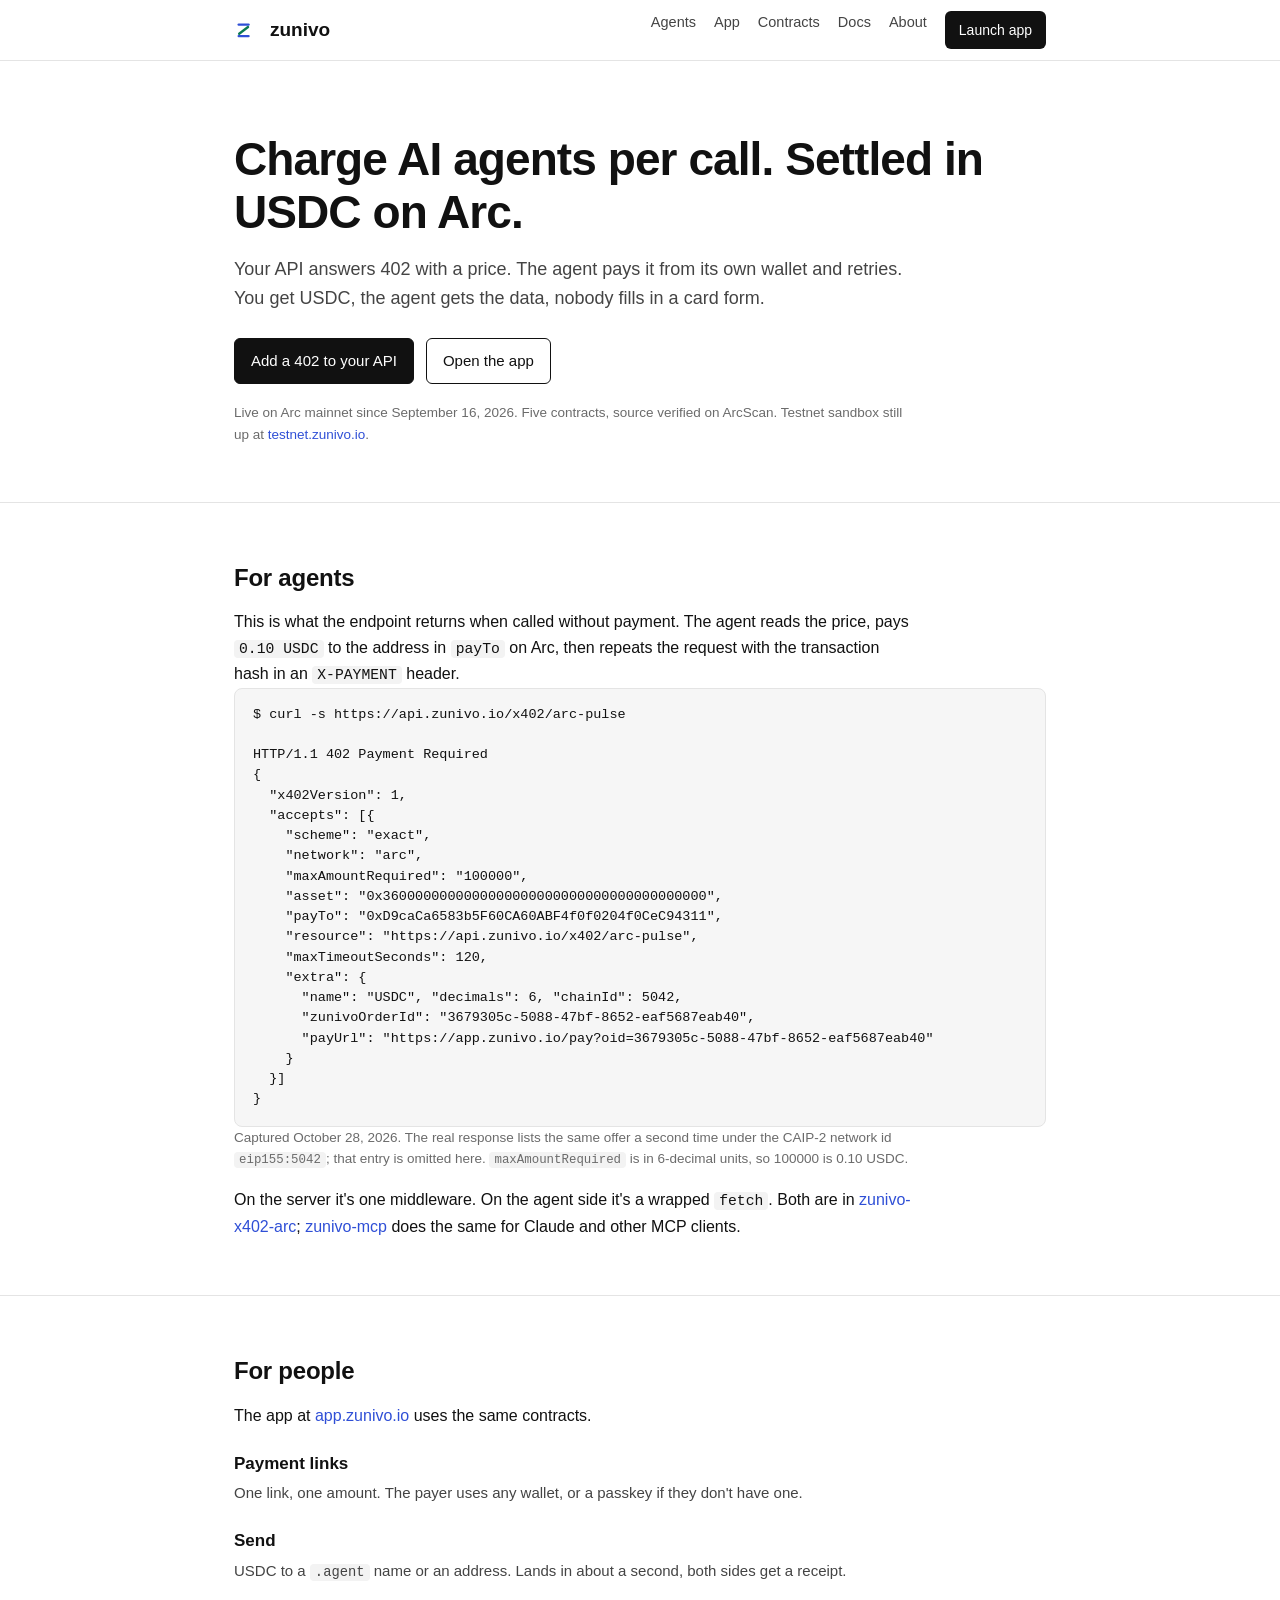
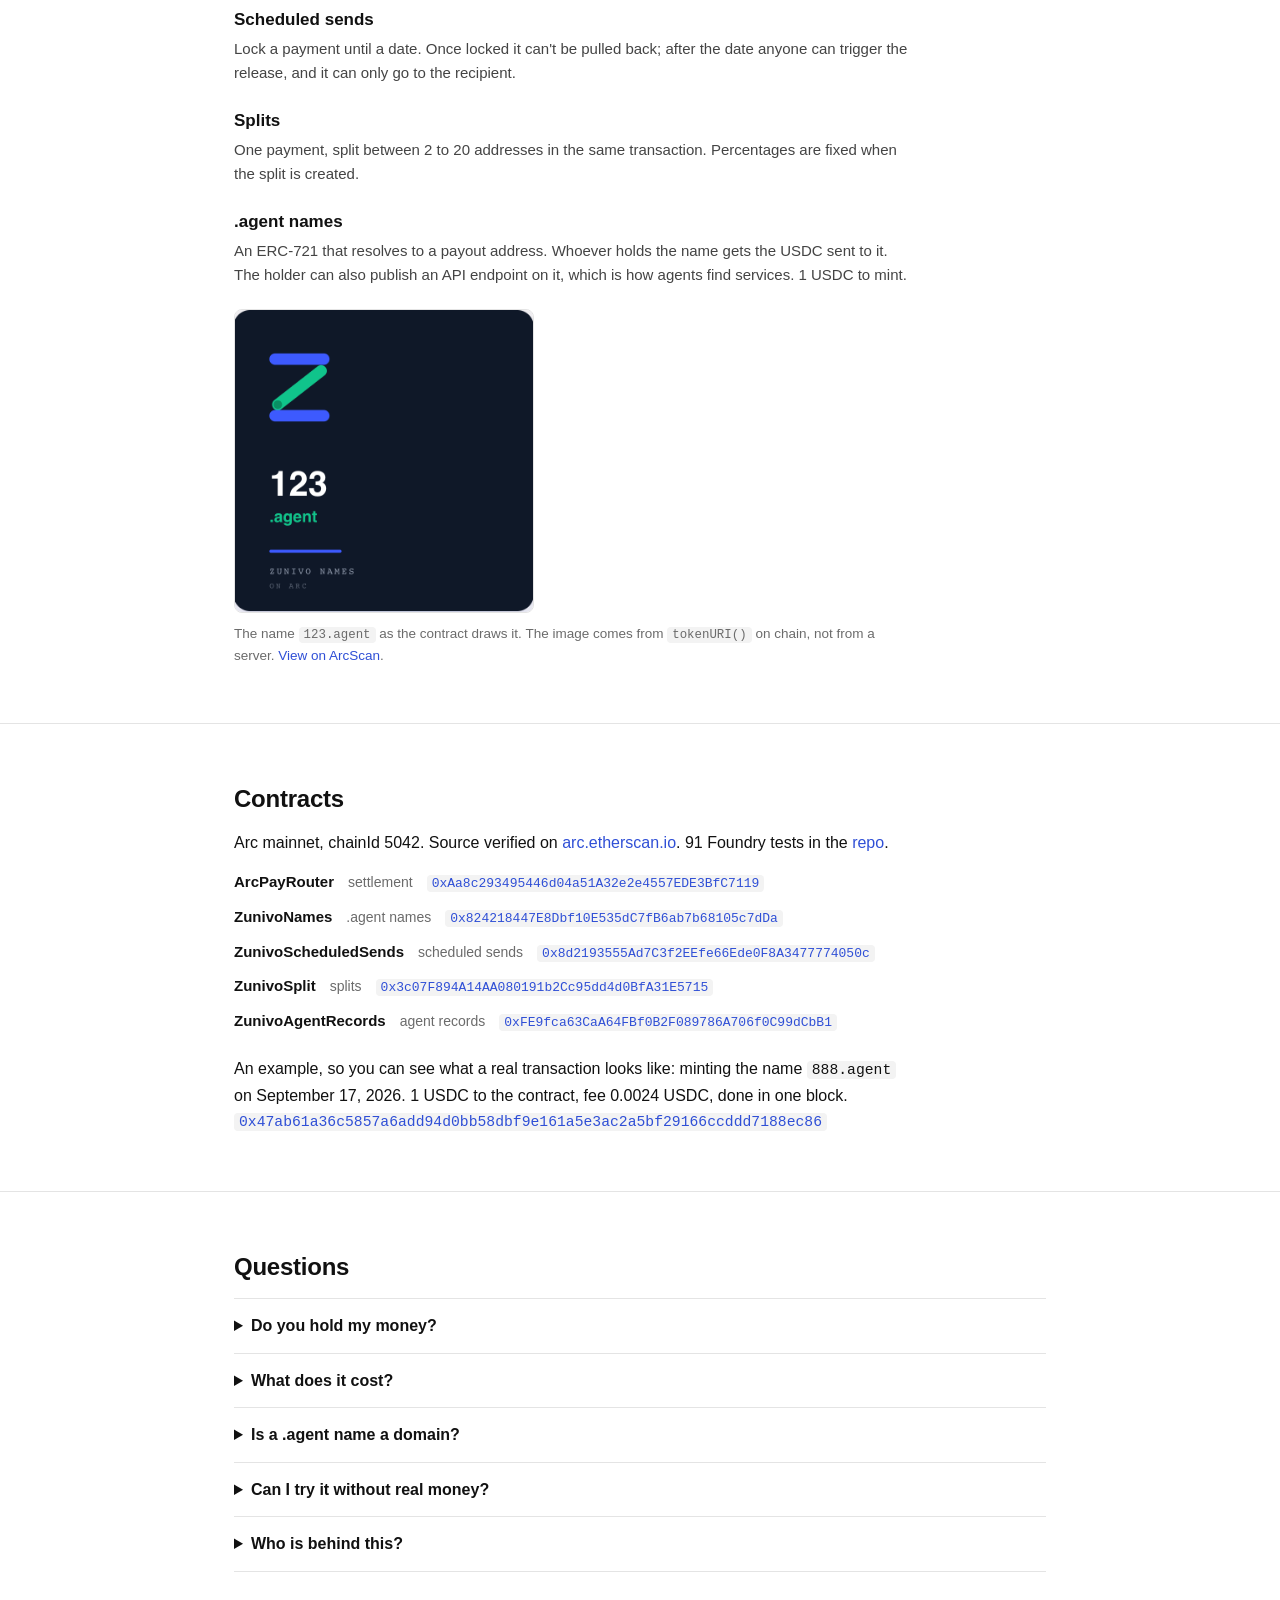
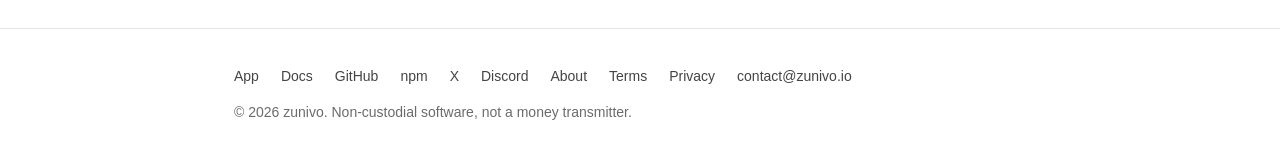
==== commit 25408ec7: "site: fix stretched nft image, og image" ====
--- a/index.html
+++ b/index.html
@@ -73,7 +73,7 @@
     <div class="item"><h3>Splits</h3><p>One payment, split between 2 to 20 addresses in the same transaction. Percentages are fixed when the split is created.</p></div>
     <div class="item"><h3>.agent names</h3><p>An ERC-721 that resolves to a payout address. Whoever holds the name gets the USDC sent to it. The holder can also publish an API endpoint on it, which is how agents find services. 1 USDC to mint.</p></div>
   </div>
-  <div class="shot" style="max-width:360px"><img src="/123-agent.png" alt="The 123.agent name card as rendered by the ZunivoNames contract" width="714" height="722"></div>
+  <div class="shot" style="max-width:300px"><img src="/123-agent.png" alt="The 123.agent name card as rendered by the ZunivoNames contract" width="714" height="722"></div>
   <p class="small" style="margin-top:10px">The name <code>123.agent</code> as the contract draws it. The image comes from <code>tokenURI()</code> on chain, not from a server. <a href="https://arc.etherscan.io/nft/0x824218447E8Dbf10E535dC7fB6ab7b68105c7dDa/45637690538541992090000098772847886457082422231295691457910964509567538102535">View on ArcScan</a>.</p>
 </div></section>
 
--- a/site.css
+++ b/site.css
@@ -39,7 +39,7 @@
 summary{cursor:pointer;font-weight:600;font-size:16px}
 details p{margin-top:8px;color:var(--ink2);font-size:15px}
 .shot{margin-top:22px;border:1px solid var(--line);border-radius:8px;overflow:hidden}
-.shot img{display:block;width:100%}
+.shot img{display:block;width:100%;height:auto}
 footer{padding:36px 0 48px;font-size:14px;color:var(--mute)}
 footer .cols{display:flex;flex-wrap:wrap;gap:10px 22px;margin-bottom:14px}
 footer a{color:var(--ink2)}
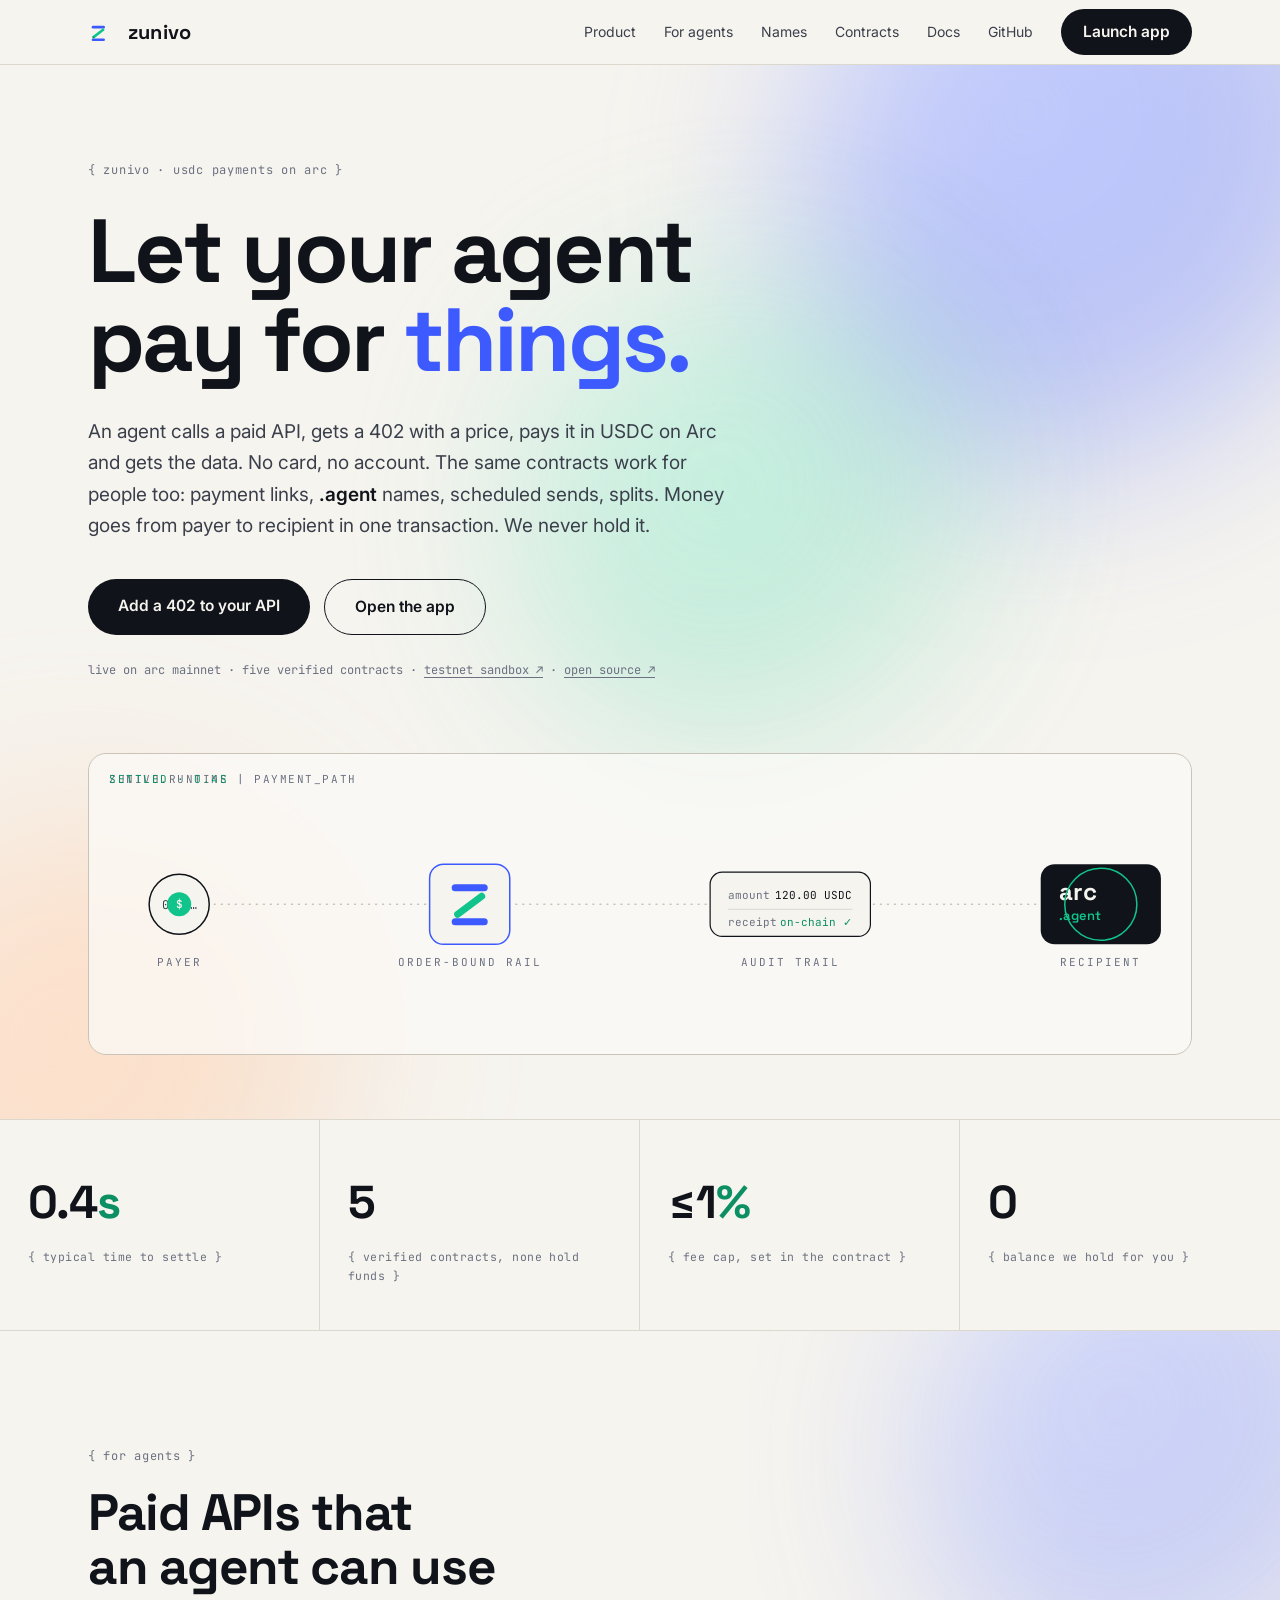
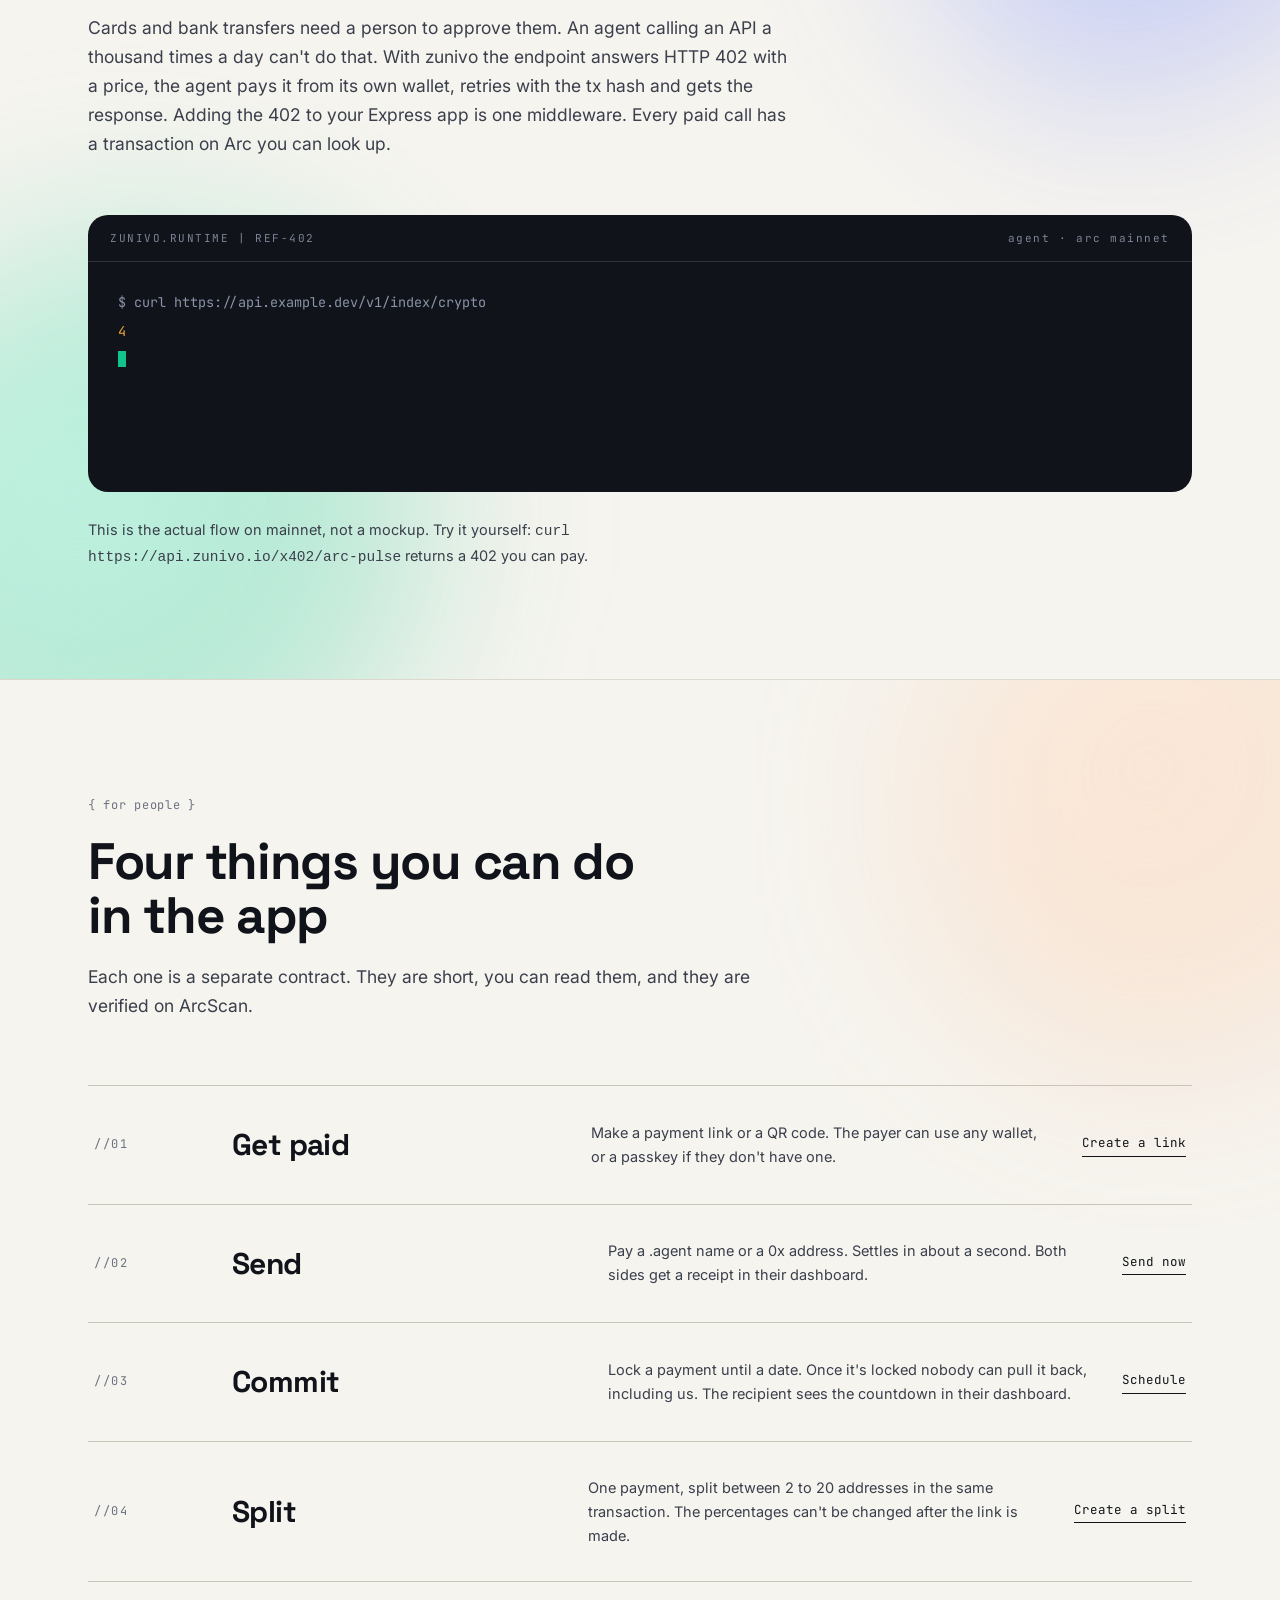
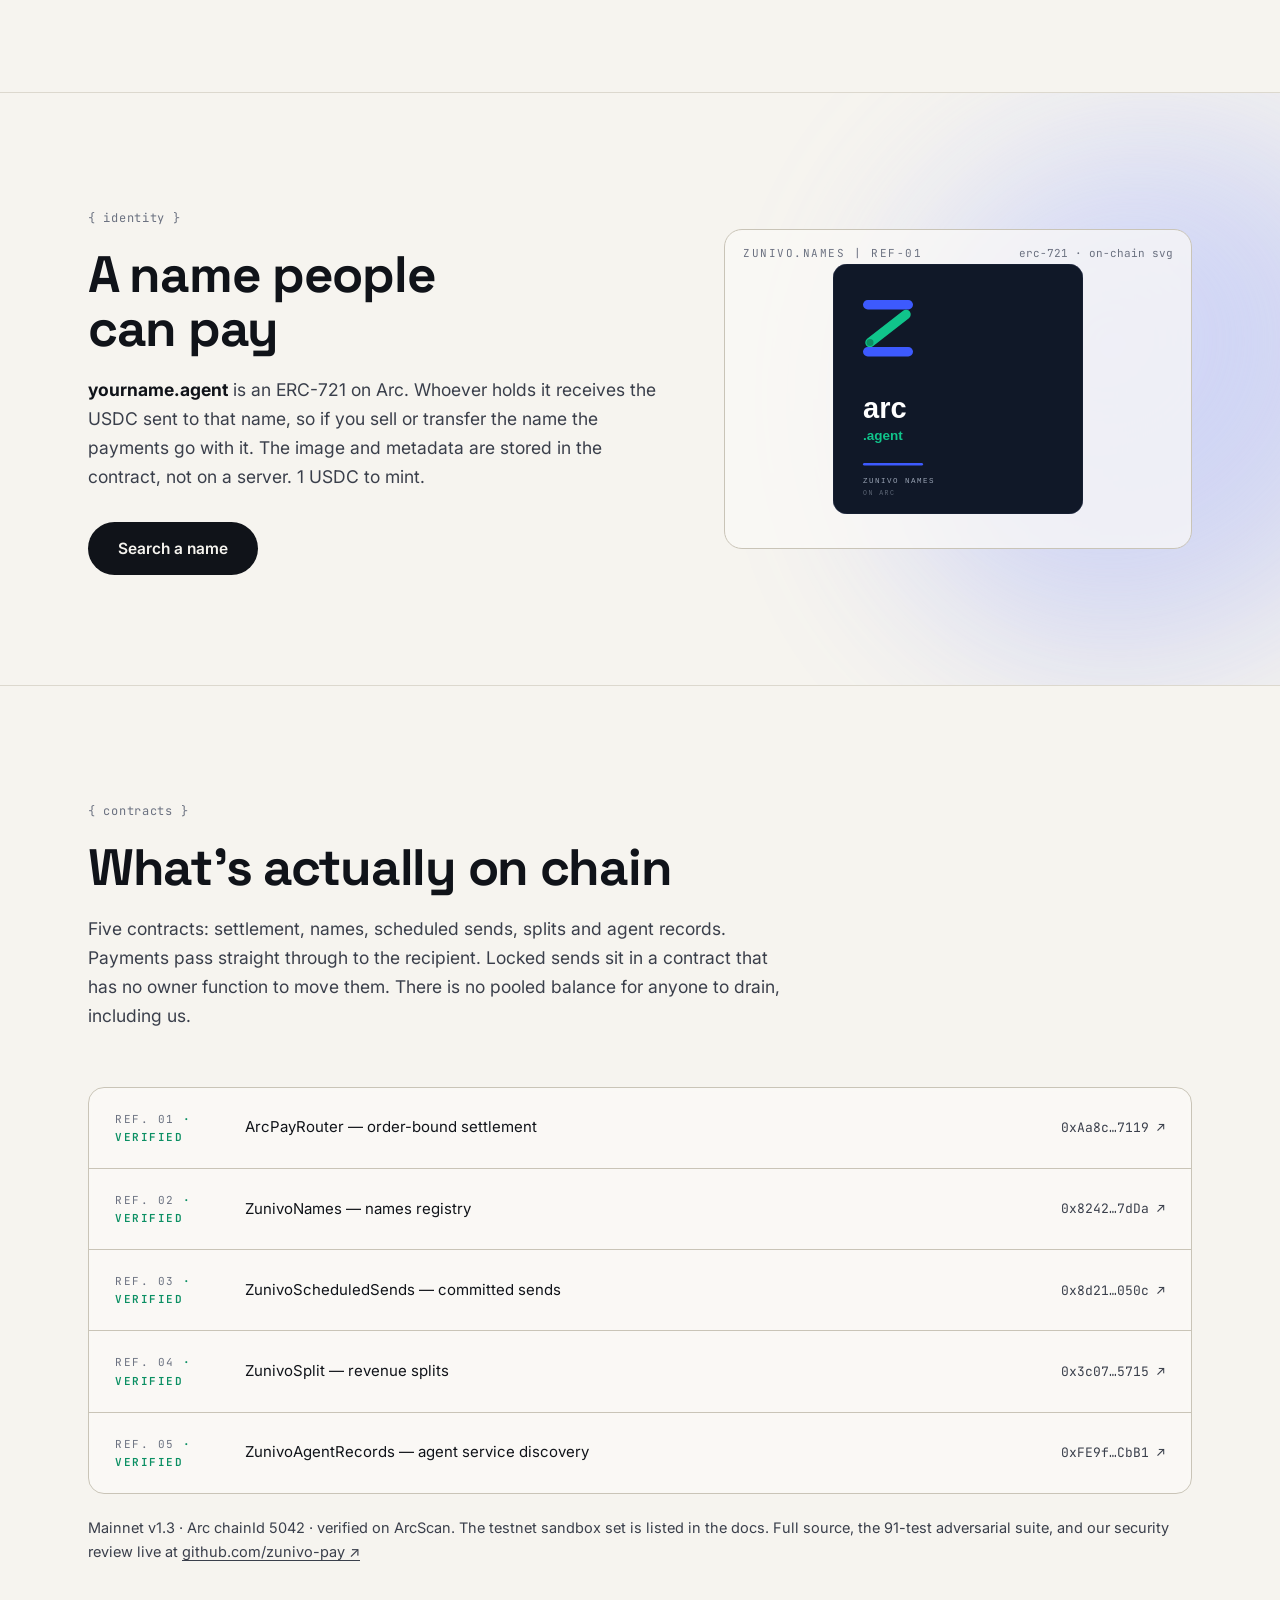
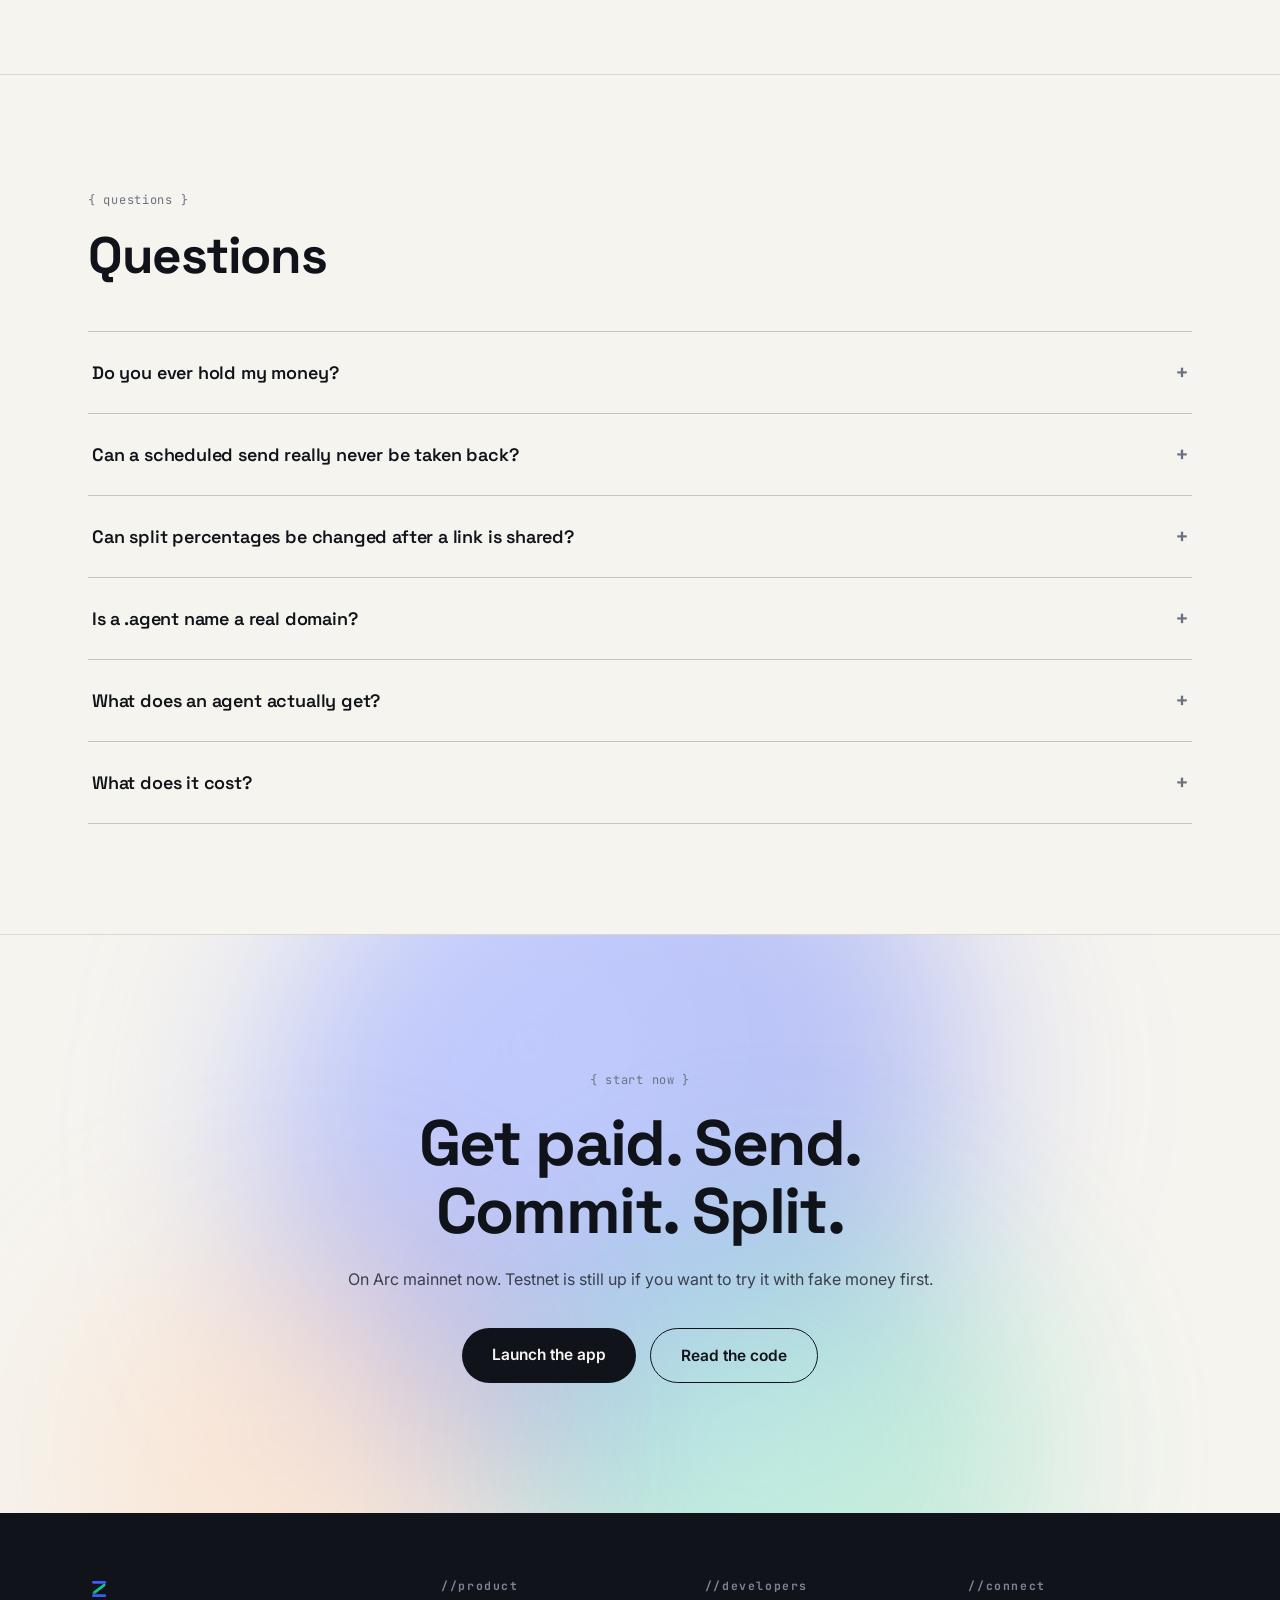
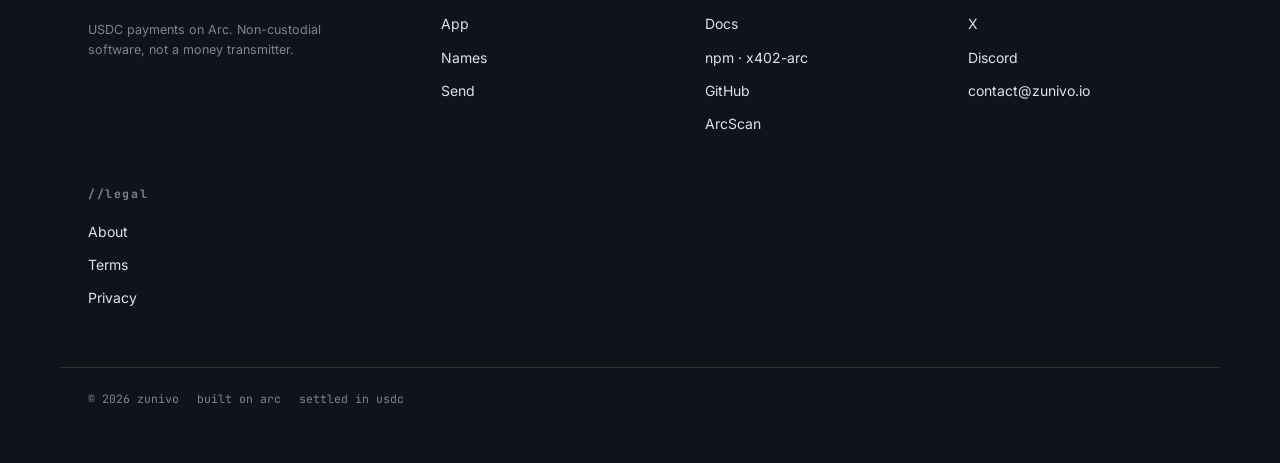
==== commit 74398d85: "site: back to the previous design; keep about/terms/privacy/404 pages" ====
--- a/index.html
+++ b/index.html
@@ -3,116 +3,496 @@
 <head>
 <meta charset="utf-8" />
 <meta name="viewport" content="width=device-width, initial-scale=1" />
-<title>Zunivo · charge AI agents per call, settled in USDC on Arc</title>
-<meta name="description" content="Add an HTTP 402 paywall to your API and let AI agents pay per call in USDC on Arc. Payment links, .agent names, scheduled sends and splits for people. Five verified contracts." />
-<link rel="canonical" href="https://zunivo.io/" />
-<meta property="og:title" content="Zunivo · charge AI agents per call, settled in USDC on Arc" />
-<meta property="og:description" content="Add an HTTP 402 paywall to your API and let AI agents pay per call in USDC on Arc. Payment links, .agent names, scheduled sends and splits for people. Five verified contracts." />
+<title>Zunivo — the payment layer for AI agents on Arc</title>
+<meta name="description" content="USDC payments on Arc for AI agents and the people who run them. An agent hits a paid API, gets a 402, pays, gets the data. Payment links, .agent names, scheduled sends and splits for humans. Non-custodial." />
+<meta property="og:title" content="Zunivo · USDC payments for AI agents on Arc" />
+<meta property="og:description" content="Agents pay for APIs over HTTP 402 in USDC. People get payment links, .agent names, scheduled sends and splits. Five verified contracts on Arc mainnet." />
 <meta property="og:image" content="https://zunivo.io/og.png" />
-<meta property="og:url" content="https://zunivo.io/" />
+<meta property="og:url" content="https://zunivo.io" />
 <link rel="icon" type="image/svg+xml" href="/favicon.svg" />
-<link rel="stylesheet" href="/site.css" />
+<link rel="preconnect" href="https://fonts.googleapis.com" />
+<link rel="preconnect" href="https://fonts.gstatic.com" crossorigin />
+<link href="https://fonts.googleapis.com/css2?family=Space+Grotesk:wght@500;600;700&family=Inter:wght@400;500;600&family=JetBrains+Mono:wght@400;500;600&display=swap" rel="stylesheet" />
+<style>
+:root{
+  --paper:#F6F4EF;--paper2:#EFECE4;--ink:#101319;--ink2:#3A3F4B;--mute:#6B7180;
+  --hair:#DCD8CE;--hair2:#C9C4B7;
+  --indigo:#3D5AFE;--mint:#0B8F63;--mint-l:#10C48B;
+  --disp:'Space Grotesk',sans-serif;--body:'Inter',sans-serif;--mono:'JetBrains Mono',monospace;
+}
+*{margin:0;padding:0;box-sizing:border-box}
+html{scroll-behavior:smooth}
+body{font-family:var(--body);background:var(--paper);color:var(--ink);line-height:1.65;-webkit-font-smoothing:antialiased}
+.wrap{max-width:1160px;margin:0 auto;padding:0 28px}
+a{color:inherit;text-decoration:none}
+::selection{background:var(--indigo);color:#fff}
+
+.tag{font-family:var(--mono);font-size:12px;letter-spacing:.06em;color:var(--mute)}
+.tag::before{content:"{ "}.tag::after{content:" }"}
+.ref{font-family:var(--mono);font-size:11px;letter-spacing:.14em;color:var(--mute);text-transform:uppercase}
+
+/* ---------- header ---------- */
+header{position:sticky;top:0;z-index:50;background:rgba(246,244,239,.85);backdrop-filter:blur(12px);border-bottom:1px solid var(--hair)}
+.hwrap{max-width:1160px;margin:0 auto;padding:0 28px;height:64px;display:flex;align-items:center;gap:12px}
+.word{font-family:var(--disp);font-weight:700;font-size:20px;letter-spacing:.2px}
+nav.links{margin-left:auto;display:flex;align-items:center;gap:28px;font-size:14px;color:var(--ink2)}
+nav.links a:hover{color:var(--ink)}
+nav.links a.btn{background:var(--ink);color:var(--paper);padding:10px 22px;border-radius:999px;font-weight:600;transition:background .15s,transform .15s}
+nav.links a.btn:hover{background:var(--indigo);transform:translateY(-1px)}
+
+/* ---------- hero ---------- */
+.hero{padding:96px 0 64px;border-bottom:1px solid var(--hair)}
+.hero .tag{display:block;margin-bottom:26px}
+h1{font-family:var(--disp);font-weight:700;font-size:clamp(46px,7vw,92px);line-height:1.0;letter-spacing:-.03em}
+h1 em{font-style:normal;color:var(--indigo)}
+.hero .sub{margin:30px 0 38px;font-size:clamp(16px,1.5vw,19px);color:var(--ink2);max-width:640px}
+.hero .sub b{color:var(--ink);font-weight:600}
+.cta{display:flex;gap:14px;flex-wrap:wrap}
+.btn{display:inline-block;font-weight:600;font-size:15.5px;padding:14px 30px;border-radius:999px;transition:transform .15s,background .15s,color .15s,border-color .15s}
+.btn.primary{background:var(--ink);color:var(--paper)}
+.btn.primary:hover{background:var(--indigo);transform:translateY(-1px)}
+.btn.ghost{border:1.5px solid var(--ink);color:var(--ink)}
+.btn.ghost:hover{border-color:var(--indigo);color:var(--indigo)}
+.hero-note{margin-top:26px;font-family:var(--mono);font-size:12px;color:var(--mute)}
+.hero-note a{text-decoration:underline;text-underline-offset:3px}
+
+/* blueprint payment diagram */
+.diagram{margin-top:72px;border:1px solid var(--hair2);border-radius:18px;background:#FBFAF7;position:relative;overflow:hidden}
+.diagram .ref{position:absolute;top:16px;left:20px}
+.diagram .ref-r{position:absolute;top:16px;right:20px}
+.diagram svg{width:100%;height:auto;display:block}
+.dot-travel{offset-path:path('M 90 150 L 380 150 L 380 150 L 700 150 L 1010 150');animation:travel 3.4s cubic-bezier(.5,.05,.4,1) infinite}
+@keyframes travel{0%{offset-distance:0%;opacity:0}5%{opacity:1}88%{opacity:1}94%{offset-distance:100%;opacity:0}100%{offset-distance:100%;opacity:0}}
+.settle-flash{animation:flash 3.4s ease infinite}
+@keyframes flash{0%,88%{opacity:.35}93%{opacity:1}100%{opacity:.35}}
+.pulse-ring{transform-origin:1010px 150px;animation:ring 3.4s ease-out infinite}
+@keyframes ring{0%,88%{opacity:0;transform:scale(.4)}92%{opacity:.8;transform:scale(.8)}100%{opacity:0;transform:scale(1.6)}}
+
+/* ---------- stats ---------- */
+.stats{display:grid;grid-template-columns:repeat(4,1fr);border-bottom:1px solid var(--hair)}
+.stat{padding:44px 28px;border-right:1px solid var(--hair)}
+.stat:last-child{border-right:0}
+.stat .n{font-family:var(--disp);font-weight:700;font-size:clamp(34px,3.6vw,52px);letter-spacing:-.02em}
+.stat .n i{font-style:normal;color:var(--mint)}
+.stat p{margin-top:8px;font-family:var(--mono);font-size:11.5px;letter-spacing:.04em;color:var(--mute)}
+
+/* ---------- sections ---------- */
+section{padding:110px 0;border-bottom:1px solid var(--hair)}
+h2{font-family:var(--disp);font-weight:700;font-size:clamp(32px,4vw,52px);letter-spacing:-.025em;line-height:1.06;margin:18px 0 20px}
+.lead{color:var(--ink2);font-size:17.5px;max-width:700px}
+
+/* verbs — editorial rows */
+.verbs{margin-top:64px;border-top:1px solid var(--hair2)}
+.verb{display:grid;grid-template-columns:110px 1fr 1.4fr auto;gap:28px;align-items:center;padding:34px 6px;border-bottom:1px solid var(--hair2);transition:background .15s}
+.verb:hover{background:#FBFAF7}
+.verb .no{font-family:var(--mono);font-size:12px;letter-spacing:.14em;color:var(--mute)}
+.verb h3{font-family:var(--disp);font-weight:700;font-size:clamp(22px,2.4vw,30px);letter-spacing:-.02em}
+.verb p{font-size:14.5px;color:var(--ink2)}
+.verb .more{font-family:var(--mono);font-size:12.5px;white-space:nowrap;color:var(--ink);border-bottom:1.5px solid var(--ink);padding-bottom:2px}
+.verb:hover .more{color:var(--indigo);border-color:var(--indigo)}
+
+/* machine — dark contrast block */
+#machine .term{margin-top:56px;background:var(--ink);border-radius:20px;overflow:hidden;color:#DCE2F2}
+.term-bar{display:flex;align-items:center;padding:14px 22px;border-bottom:1px solid rgba(255,255,255,.12)}
+.term-bar .ref{color:#7C8496}
+.term-bar em{margin-left:auto;font-style:normal;font-family:var(--mono);font-size:11px;letter-spacing:.14em;color:#7C8496}
+.term-body{padding:26px 30px;font-family:var(--mono);font-size:13.5px;line-height:2.15;min-height:230px}
+.term-body .c-cmd{color:#8A93A8}.term-body .c-warn{color:#E8A23D}.term-body .c-ok{color:#10C48B}.term-body .c-id{color:#8FA2FF}
+.cursor{display:inline-block;width:8px;height:16px;background:#10C48B;vertical-align:-2px;animation:blink 1s steps(1) infinite}
+@keyframes blink{50%{opacity:0}}
+#machine .after{margin-top:26px;font-size:14.5px;color:var(--ink2);max-width:700px}
+
+/* names */
+.names-grid{display:grid;grid-template-columns:1.1fr .9fr;gap:64px;align-items:center}
+.nftframe{border:1px solid var(--hair2);border-radius:18px;background:#FBFAF7;padding:34px;display:grid;place-items:center;position:relative}
+.nftframe .ref{position:absolute;top:14px;left:18px}
+.nftframe .ref-r{position:absolute;top:14px;right:18px;font-family:var(--mono);font-size:11px;color:var(--mute)}
+
+/* trust — registry table */
+.registry{margin-top:56px;border:1px solid var(--hair2);border-radius:16px;overflow:hidden;background:#FBFAF7}
+.rrowc{display:grid;grid-template-columns:110px 1fr auto;gap:20px;align-items:center;padding:22px 26px;border-bottom:1px solid var(--hair2);font-size:15px;transition:background .15s}
+.rrowc:last-child{border-bottom:0}
+.rrowc:hover{background:var(--paper)}
+.rrowc .ref b{color:var(--mint);font-weight:600}
+.rrowc .mono{font-family:var(--mono);font-size:13px;color:var(--ink2)}
+.rrowc .mono:hover{color:var(--indigo)}
+.trust-note{margin-top:22px;font-size:14.5px;color:var(--ink2)}
+.trust-note a{text-decoration:underline;text-underline-offset:3px}
+.trust-note a:hover{color:var(--indigo)}
+
+/* faq */
+details{border-bottom:1px solid var(--hair2);padding:24px 4px}
+details:first-of-type{border-top:1px solid var(--hair2);margin-top:48px}
+summary{cursor:pointer;font-family:var(--disp);font-weight:600;font-size:18px;letter-spacing:-.01em;list-style:none;display:flex;justify-content:space-between;align-items:center}
+summary::after{content:"+";font-family:var(--mono);font-size:20px;color:var(--mute)}
+details[open] summary::after{content:"−"}
+details p{margin-top:14px;font-size:15px;color:var(--ink2);max-width:760px}
+
+/* cta */
+.cta-final{padding:130px 0;text-align:center;border-bottom:0}
+.cta-final h2{font-size:clamp(36px,5vw,64px)}
+.cta-final p{color:var(--ink2);max-width:620px;margin:0 auto 36px}
+
+/* footer */
+footer{background:var(--ink);color:#B9BFCC;padding:64px 0 56px;font-size:14px}
+.fgrid{display:grid;grid-template-columns:1.4fr 1fr 1fr 1fr;gap:40px}
+.fcol h4{font-family:var(--mono);font-size:11.5px;letter-spacing:.14em;color:#7C8496;text-transform:lowercase;margin-bottom:16px}
+.fcol h4::before{content:"//"}
+.fcol a{display:block;margin-bottom:10px;color:#DCE2F2}
+.fcol a:hover{color:#fff;text-decoration:underline;text-underline-offset:3px}
+.fbrand p{margin-top:14px;font-size:12.5px;color:#7C8496;max-width:280px}
+.fbot{margin-top:48px;padding-top:22px;border-top:1px solid rgba(255,255,255,.12);font-family:var(--mono);font-size:11.5px;color:#7C8496;display:flex;gap:18px;flex-wrap:wrap}
+
+
+/* ---------- fluid layer (arc-style drifting blur blobs) ---------- */
+.fluid{position:absolute;border-radius:50%;filter:blur(90px);pointer-events:none;z-index:0;will-change:transform}
+.f-indigo{background:radial-gradient(circle at 35% 35%, #C3CDFF 0%, rgba(61,90,254,.34) 55%, transparent 72%)}
+.f-mint{background:radial-gradient(circle at 40% 40%, #C2F5E3 0%, rgba(16,196,139,.30) 55%, transparent 72%)}
+.f-peach{background:radial-gradient(circle at 40% 40%, #FFE3CF 0%, rgba(255,166,102,.28) 55%, transparent 72%)}
+@keyframes driftA{0%{transform:translate(0,0) scale(1)}50%{transform:translate(70px,-50px) scale(1.18)}100%{transform:translate(-30px,30px) scale(.95)}}
+@keyframes driftB{0%{transform:translate(0,0) scale(1.1)}50%{transform:translate(-80px,40px) scale(.9)}100%{transform:translate(40px,-30px) scale(1.2)}}
+@keyframes driftC{0%{transform:translate(0,0) scale(.95)}50%{transform:translate(50px,60px) scale(1.15)}100%{transform:translate(-60px,-20px) scale(1)}}
+.fluid.a{animation:driftA 26s ease-in-out infinite alternate}
+.fluid.b{animation:driftB 34s ease-in-out infinite alternate}
+.fluid.c{animation:driftC 30s ease-in-out infinite alternate}
+.hero,.stats,section,.cta-final{position:relative;overflow:hidden}
+.hero .wrap,section .wrap,.stats .stat{position:relative;z-index:1}
+.diagram{background:rgba(251,250,247,.75);backdrop-filter:blur(2px)}
+.nftframe{background:rgba(251,250,247,.7);backdrop-filter:blur(2px)}
+.registry{background:rgba(251,250,247,.75);backdrop-filter:blur(2px)}
+
+/* reveal */
+.rv{opacity:0;transform:translateY(18px);transition:opacity .6s ease,transform .6s cubic-bezier(.2,.7,.2,1)}
+.rv.in{opacity:1;transform:none}
+
+@media (max-width:960px){
+  .stats{grid-template-columns:repeat(2,1fr)}
+  .stat:nth-child(2){border-right:0}
+  .stat{border-bottom:1px solid var(--hair)}
+  .verb{grid-template-columns:1fr;gap:10px;padding:26px 4px}
+  .names-grid{grid-template-columns:1fr;gap:44px}
+  .fgrid{grid-template-columns:1fr 1fr}
+}
+@media (max-width:600px){
+  .hero{padding-top:64px}
+  nav.links a:not(.btn){display:none}
+  .stats{grid-template-columns:1fr}
+  .stat{border-right:0}
+  .rrowc{grid-template-columns:1fr;gap:8px}
+}
+@media (prefers-reduced-motion: reduce){
+  *,*::before,*::after{animation:none!important;transition:none!important}
+  .rv{opacity:1;transform:none}
+}
+</style>
 </head>
 <body>
-<header><div class="wrap nav">
-  <a class="brand" href="/"><svg viewBox="0 0 152 112" aria-hidden="true"><rect x="20" y="20" width="72" height="14" rx="7" fill="#2f4fd6"/><line x1="82" y1="41" x2="30" y2="81" stroke="#0b7a52" stroke-width="14" stroke-linecap="round"/><rect x="20" y="88" width="72" height="14" rx="7" fill="#2f4fd6"/></svg>zunivo</a>
-  <nav>
-    <a href="/#agents">Agents</a>
-    <a href="/#app" class="hide">App</a>
-    <a href="/#contracts">Contracts</a>
-    <a href="https://docs.zunivo.io">Docs</a>
-    <a href="/about" class="hide">About</a>
-    <a class="cta" href="https://app.zunivo.io/">Launch app</a>
-  </nav>
-</div></header>
-
-<section class="hero"><div class="wrap">
-  <h1>Charge AI agents per call. Settled in USDC on Arc.</h1>
-  <p class="lead">Your API answers 402 with a price. The agent pays it from its own wallet and retries. You get USDC, the agent gets the data, nobody fills in a card form.</p>
-  <div class="btns">
-    <a class="btn primary" href="https://docs.zunivo.io">Add a 402 to your API</a>
-    <a class="btn" href="https://app.zunivo.io/">Open the app</a>
-  </div>
-  <p class="small" style="margin-top:18px">Live on Arc mainnet since September 16, 2026. Five contracts, source verified on ArcScan. Testnet sandbox still up at <a href="https://testnet.zunivo.io">testnet.zunivo.io</a>.</p>
-</div></section>
-
-<section id="agents"><div class="wrap">
-  <h2>For agents</h2>
-  <p>This is what the endpoint returns when called without payment. The agent reads the price, pays <code>0.10 USDC</code> to the address in <code>payTo</code> on Arc, then repeats the request with the transaction hash in an <code>X-PAYMENT</code> header.</p>
-  <pre>$ curl -s https://api.zunivo.io/x402/arc-pulse
-
-HTTP/1.1 402 Payment Required
-{
-  "x402Version": 1,
-  "accepts": [{
-    "scheme": "exact",
-    "network": "arc",
-    "maxAmountRequired": "100000",
-    "asset": "0x3600000000000000000000000000000000000000",
-    "payTo": "0xD9caCa6583b5F60CA60ABF4f0f0204f0CeC94311",
-    "resource": "https://api.zunivo.io/x402/arc-pulse",
-    "maxTimeoutSeconds": 120,
-    "extra": {
-      "name": "USDC", "decimals": 6, "chainId": 5042,
-      "zunivoOrderId": "3679305c-5088-47bf-8652-eaf5687eab40",
-      "payUrl": "https://app.zunivo.io/pay?oid=3679305c-5088-47bf-8652-eaf5687eab40"
-    }
-  }]
-}</pre>
-  <p class="small">Captured October 28, 2026. The real response lists the same offer a second time under the CAIP-2 network id <code>eip155:5042</code>; that entry is omitted here. <code>maxAmountRequired</code> is in 6-decimal units, so 100000 is 0.10 USDC.</p>
-  <p style="margin-top:16px">On the server it's one middleware. On the agent side it's a wrapped <code>fetch</code>. Both are in <a href="https://www.npmjs.com/package/zunivo-x402-arc">zunivo-x402-arc</a>; <a href="https://www.npmjs.com/package/zunivo-mcp">zunivo-mcp</a> does the same for Claude and other MCP clients.</p>
-</div></section>
-
-<section id="app"><div class="wrap">
-  <h2>For people</h2>
-  <p>The app at <a href="https://app.zunivo.io">app.zunivo.io</a> uses the same contracts.</p>
-  <div class="list">
-    <div class="item"><h3>Payment links</h3><p>One link, one amount. The payer uses any wallet, or a passkey if they don't have one.</p></div>
-    <div class="item"><h3>Send</h3><p>USDC to a <code>.agent</code> name or an address. Lands in about a second, both sides get a receipt.</p></div>
-    <div class="item"><h3>Scheduled sends</h3><p>Lock a payment until a date. Once locked it can't be pulled back; after the date anyone can trigger the release, and it can only go to the recipient.</p></div>
-    <div class="item"><h3>Splits</h3><p>One payment, split between 2 to 20 addresses in the same transaction. Percentages are fixed when the split is created.</p></div>
-    <div class="item"><h3>.agent names</h3><p>An ERC-721 that resolves to a payout address. Whoever holds the name gets the USDC sent to it. The holder can also publish an API endpoint on it, which is how agents find services. 1 USDC to mint.</p></div>
-  </div>
-  <div class="shot" style="max-width:300px"><img src="/123-agent.png" alt="The 123.agent name card as rendered by the ZunivoNames contract" width="714" height="722"></div>
-  <p class="small" style="margin-top:10px">The name <code>123.agent</code> as the contract draws it. The image comes from <code>tokenURI()</code> on chain, not from a server. <a href="https://arc.etherscan.io/nft/0x824218447E8Dbf10E535dC7fB6ab7b68105c7dDa/45637690538541992090000098772847886457082422231295691457910964509567538102535">View on ArcScan</a>.</p>
-</div></section>
-
-<section id="contracts"><div class="wrap">
-  <h2>Contracts</h2>
-  <p>Arc mainnet, chainId 5042. Source verified on <a href="https://arc.etherscan.io">arc.etherscan.io</a>. 91 Foundry tests in the <a href="https://github.com/zunivo-pay/zunivo-contracts">repo</a>.</p>
-  <ul class="contracts">
-    <li><strong>ArcPayRouter</strong><span>settlement</span><a href="https://arc.etherscan.io/address/0xAa8c293495446d04a51A32e2e4557EDE3BfC7119"><code>0xAa8c293495446d04a51A32e2e4557EDE3BfC7119</code></a></li>
-    <li><strong>ZunivoNames</strong><span>.agent names</span><a href="https://arc.etherscan.io/address/0x824218447E8Dbf10E535dC7fB6ab7b68105c7dDa"><code>0x824218447E8Dbf10E535dC7fB6ab7b68105c7dDa</code></a></li>
-    <li><strong>ZunivoScheduledSends</strong><span>scheduled sends</span><a href="https://arc.etherscan.io/address/0x8d2193555Ad7C3f2EEfe66Ede0F8A3477774050c"><code>0x8d2193555Ad7C3f2EEfe66Ede0F8A3477774050c</code></a></li>
-    <li><strong>ZunivoSplit</strong><span>splits</span><a href="https://arc.etherscan.io/address/0x3c07F894A14AA080191b2Cc95dd4d0BfA31E5715"><code>0x3c07F894A14AA080191b2Cc95dd4d0BfA31E5715</code></a></li>
-    <li><strong>ZunivoAgentRecords</strong><span>agent records</span><a href="https://arc.etherscan.io/address/0xFE9fca63CaA64FBf0B2F089786A706f0C99dCbB1"><code>0xFE9fca63CaA64FBf0B2F089786A706f0C99dCbB1</code></a></li>
-  </ul>
-  <p style="margin-top:22px">An example, so you can see what a real transaction looks like: minting the name <code>888.agent</code> on September 17, 2026. 1 USDC to the contract, fee 0.0024 USDC, done in one block.<br>
-  <a href="https://arc.etherscan.io/tx/0x47ab61a36c5857a6add94d0bb58dbf9e161a5e3ac2a5bf29166ccddd7188ec86"><code>0x47ab61a36c5857a6add94d0bb58dbf9e161a5e3ac2a5bf29166ccddd7188ec86</code></a></p>
-</div></section>
-
-<section id="faq"><div class="wrap">
-  <h2>Questions</h2>
-  <details><summary>Do you hold my money?</summary><p>No. A payment goes from the payer to the recipient inside one transaction. A scheduled send sits in the ScheduledSends contract, which has no function that lets us move it. There is no balance held on your behalf anywhere.</p></details>
-  <details><summary>What does it cost?</summary><p>Gas on Arc is a fraction of a cent and is paid in USDC. The router takes 0.5% of each payment; the cap in the contract is 1%. A .agent name is 1 USDC.</p></details>
-  <details><summary>Is a .agent name a domain?</summary><p>No. It's an NFT on Arc that resolves to a payout address, and you can transfer or sell it. It has nothing to do with DNS or with Unstoppable Domains' .agent TLD.</p></details>
-  <details><summary>Can I try it without real money?</summary><p>Yes. <a href="https://testnet.zunivo.io">testnet.zunivo.io</a> runs the same code against Arc testnet with faucet USDC.</p></details>
-  <details><summary>Who is behind this?</summary><p>One person in Toronto. See <a href="/about">about</a>. Questions go to <a href="mailto:contact@zunivo.io">contact@zunivo.io</a>.</p></details>
-</div></section>
-<footer><div class="wrap">
-  <div class="cols">
-    <a href="https://app.zunivo.io/">App</a>
-    <a href="https://docs.zunivo.io">Docs</a>
-    <a href="https://github.com/zunivo-pay">GitHub</a>
-    <a href="https://www.npmjs.com/package/zunivo-x402-arc">npm</a>
-    <a href="https://x.com/zunivo_io">X</a>
-    <a href="https://discord.com/invite/hyqd3rSFR6">Discord</a>
-    <a href="/about">About</a>
-    <a href="/terms">Terms</a>
-    <a href="/privacy">Privacy</a>
-    <a href="mailto:contact@zunivo.io">contact@zunivo.io</a>
-  </div>
-  <div>© 2026 zunivo. Non-custodial software, not a money transmitter.</div>
-</div></footer>
+
+<header>
+  <div class="hwrap">
+    <svg width="28" height="21" viewBox="0 0 152 112" aria-hidden="true"><rect x="20" y="20" width="72" height="14" rx="7" fill="#3D5AFE"/><line x1="82" y1="41" x2="30" y2="81" stroke="#10C48B" stroke-width="14" stroke-linecap="round"/><circle cx="30" cy="81" r="5" fill="#0B8F63"/><rect x="20" y="88" width="72" height="14" rx="7" fill="#3D5AFE"/></svg>
+    <span class="word">zunivo</span>
+    <nav class="links">
+      <a href="#verbs">Product</a>
+      <a href="#machine">For agents</a>
+      <a href="#names">Names</a>
+      <a href="#trust">Contracts</a>
+      <a href="https://docs.zunivo.io" target="_blank" rel="noreferrer">Docs</a>
+      <a href="https://github.com/zunivo-pay" target="_blank" rel="noreferrer">GitHub</a>
+      <a class="btn" href="https://app.zunivo.io/">Launch app</a>
+    </nav>
+  </div>
+</header>
+
+<!-- HERO -->
+<div class="hero">
+  <div class="fluid f-indigo a" style="width:620px;height:620px;top:-180px;right:-140px"></div>
+  <div class="fluid f-mint b" style="width:480px;height:480px;top:220px;right:280px;opacity:.8"></div>
+  <div class="fluid f-peach c" style="width:520px;height:520px;bottom:-220px;left:-160px"></div>
+  <div class="wrap">
+    <span class="tag">zunivo · usdc payments on arc</span>
+    <h1>Let your agent<br />pay for <em>things.</em></h1>
+    <p class="sub">An agent calls a paid API, gets a 402 with a price, pays it in USDC on Arc and gets the data. No card, no account.
+      The same contracts work for people too: payment links, <b>.agent</b> names, scheduled sends, splits.
+      Money goes from payer to recipient in one transaction. We never hold it.</p>
+    <div class="cta">
+      <a class="btn primary" href="https://docs.zunivo.io">Add a 402 to your API</a>
+      <a class="btn ghost" href="https://app.zunivo.io/">Open the app</a>
+    </div>
+    <p class="hero-note">live on arc mainnet · five verified contracts · <a href="https://testnet.zunivo.io/" target="_blank" rel="noreferrer">testnet sandbox ↗</a> · <a href="https://github.com/zunivo-pay" target="_blank" rel="noreferrer">open source ↗</a></p>
+
+    <!-- blueprint payment diagram -->
+    <div class="diagram rv">
+      <span class="ref">zunivo.runtime | payment_path</span>
+      <span class="ref ref-r settle-flash" style="color:var(--mint)">settled · 0.4s</span>
+      <svg viewBox="0 0 1100 300" xmlns="http://www.w3.org/2000/svg" role="img" aria-label="A payment travelling from payer through the order-bound rail to arc.agent">
+        <line x1="90" y1="150" x2="1010" y2="150" stroke="#C9C4B7" stroke-width="1.5" stroke-dasharray="1 6" stroke-linecap="round"/>
+        <!-- payer -->
+        <g>
+          <circle cx="90" cy="150" r="30" fill="#F6F4EF" stroke="#101319" stroke-width="1.5"/>
+          <text x="90" y="155" text-anchor="middle" font-family="JetBrains Mono,monospace" font-size="12" fill="#3A3F4B">0xF5…</text>
+          <text x="90" y="212" text-anchor="middle" font-family="JetBrains Mono,monospace" font-size="11" letter-spacing="2" fill="#6B7180">PAYER</text>
+        </g>
+        <!-- order node -->
+        <g>
+          <rect x="340" y="110" width="80" height="80" rx="14" fill="#F6F4EF" stroke="#3D5AFE" stroke-width="1.5"/>
+          <rect x="362" y="130" width="36" height="7" rx="3.5" fill="#3D5AFE"/>
+          <line x1="392" y1="142" x2="368" y2="160" stroke="#10C48B" stroke-width="7" stroke-linecap="round"/>
+          <rect x="362" y="164" width="36" height="7" rx="3.5" fill="#3D5AFE"/>
+          <text x="380" y="212" text-anchor="middle" font-family="JetBrains Mono,monospace" font-size="11" letter-spacing="2" fill="#6B7180">ORDER-BOUND RAIL</text>
+        </g>
+        <!-- receipt node -->
+        <g>
+          <rect x="620" y="118" width="160" height="64" rx="12" fill="#F6F4EF" stroke="#101319" stroke-width="1.2"/>
+          <text x="638" y="145" font-family="JetBrains Mono,monospace" font-size="11" fill="#6B7180">amount</text>
+          <text x="762" y="145" text-anchor="end" font-family="JetBrains Mono,monospace" font-size="11" fill="#101319">120.00 USDC</text>
+          <line x1="638" y1="155" x2="762" y2="155" stroke="#DCD8CE" stroke-width="1"/>
+          <text x="638" y="172" font-family="JetBrains Mono,monospace" font-size="11" fill="#6B7180">receipt</text>
+          <text x="762" y="172" text-anchor="end" font-family="JetBrains Mono,monospace" font-size="11" fill="#0B8F63">on-chain ✓</text>
+          <text x="700" y="212" text-anchor="middle" font-family="JetBrains Mono,monospace" font-size="11" letter-spacing="2" fill="#6B7180">AUDIT TRAIL</text>
+        </g>
+        <!-- recipient -->
+        <g class="settle-flash">
+          <rect x="950" y="110" width="120" height="80" rx="14" fill="#101319"/>
+          <text x="968" y="146" font-family="Space Grotesk,sans-serif" font-weight="700" font-size="24" fill="#F6F4EF">arc</text>
+          <text x="968" y="166" font-family="Space Grotesk,sans-serif" font-weight="600" font-size="13" fill="#10C48B">.agent</text>
+          <text x="1010" y="212" text-anchor="middle" font-family="JetBrains Mono,monospace" font-size="11" letter-spacing="2" fill="#6B7180">RECIPIENT</text>
+        </g>
+        <circle class="pulse-ring" cx="1010" cy="150" r="36" fill="none" stroke="#10C48B" stroke-width="1.5"/>
+      </svg>
+      <!-- travelling coin -->
+      <div style="position:absolute;inset:0;pointer-events:none">
+        <svg viewBox="0 0 1100 300" style="width:100%;height:100%;overflow:visible">
+          <g class="dot-travel">
+            <circle r="12" fill="#10C48B"/>
+            <text y="4" text-anchor="middle" font-family="JetBrains Mono,monospace" font-weight="600" font-size="11" fill="#F6F4EF">$</text>
+          </g>
+        </svg>
+      </div>
+    </div>
+  </div>
+</div>
+
+<!-- STATS -->
+<div class="stats">
+  <div class="stat rv"><div class="n">0.4<i>s</i></div><p>{ typical time to settle }</p></div>
+  <div class="stat rv"><div class="n">5</div><p>{ verified contracts, none hold funds }</p></div>
+  <div class="stat rv"><div class="n">≤1<i>%</i></div><p>{ fee cap, set in the contract }</p></div>
+  <div class="stat rv"><div class="n">0</div><p>{ balance we hold for you }</p></div>
+</div>
+
+<!-- MACHINE -->
+<section id="machine">
+  <div class="fluid f-mint a" style="width:640px;height:640px;bottom:-200px;left:-180px"></div>
+  <div class="fluid f-indigo c" style="width:520px;height:520px;top:-120px;right:-160px;opacity:.75"></div>
+  <div class="wrap">
+    <span class="tag rv">for agents</span>
+    <h2 class="rv">Paid APIs that<br />an agent can use</h2>
+    <p class="lead rv">Cards and bank transfers need a person to approve them. An agent calling an API a thousand times a day can't do that.
+      With zunivo the endpoint answers HTTP 402 with a price, the agent pays it from its own wallet, retries with the tx hash and gets the response.
+      Adding the 402 to your Express app is one middleware. Every paid call has a transaction on Arc you can look up.</p>
+    <div class="term rv">
+      <div class="term-bar"><span class="ref">zunivo.runtime | ref-402</span><em>agent · arc mainnet</em></div>
+      <div class="term-body" id="termBody"><span class="cursor"></span></div>
+    </div>
+    <p class="after rv">This is the actual flow on mainnet, not a mockup. Try it yourself: <code>curl https://api.zunivo.io/x402/arc-pulse</code> returns a 402 you can pay.</p>
+  </div>
+</section>
+
+<!-- VERBS -->
+<section id="verbs">
+  <div class="fluid f-peach b" style="width:560px;height:560px;top:-140px;right:-200px;opacity:.7"></div>
+  <div class="wrap">
+    <span class="tag rv">for people</span>
+    <h2 class="rv">Four things you can do<br />in the app</h2>
+    <p class="lead rv">Each one is a separate contract. They are short, you can read them, and they are verified on ArcScan.</p>
+    <div class="verbs rv">
+      <a class="verb" href="https://app.zunivo.io/">
+        <span class="no">//01</span>
+        <h3>Get paid</h3>
+        <p>Make a payment link or a QR code. The payer can use any wallet, or a passkey if they don't have one.</p>
+        <span class="more">Create a link</span>
+      </a>
+      <a class="verb" href="https://app.zunivo.io/send">
+        <span class="no">//02</span>
+        <h3>Send</h3>
+        <p>Pay a .agent name or a 0x address. Settles in about a second. Both sides get a receipt in their dashboard.</p>
+        <span class="more">Send now</span>
+      </a>
+      <a class="verb" href="https://app.zunivo.io/send">
+        <span class="no">//03</span>
+        <h3>Commit</h3>
+        <p>Lock a payment until a date. Once it's locked nobody can pull it back, including us. The recipient sees the countdown in their dashboard.</p>
+        <span class="more">Schedule</span>
+      </a>
+      <a class="verb" href="https://app.zunivo.io/">
+        <span class="no">//04</span>
+        <h3>Split</h3>
+        <p>One payment, split between 2 to 20 addresses in the same transaction. The percentages can't be changed after the link is made.</p>
+        <span class="more">Create a split</span>
+      </a>
+    </div>
+  </div>
+</section>
+
+
+
+<!-- NAMES -->
+<section id="names">
+  <div class="fluid f-indigo b" style="width:560px;height:560px;top:40px;right:-180px;opacity:.65"></div>
+  <div class="wrap names-grid">
+    <div>
+      <span class="tag rv">identity</span>
+      <h2 class="rv">A name people<br />can pay</h2>
+      <p class="lead rv"><b style="color:var(--ink)">yourname.agent</b> is an ERC-721 on Arc. Whoever holds it receives the USDC sent to that name,
+        so if you sell or transfer the name the payments go with it. The image and metadata are stored in the contract, not on a server. 1 USDC to mint.</p>
+      <div class="cta rv" style="margin-top:30px">
+        <a class="btn primary" href="https://app.zunivo.io/names">Search a name</a>
+      </div>
+    </div>
+    <div class="nftframe rv">
+      <span class="ref">zunivo.names | ref-01</span>
+      <span class="ref-r">erc-721 · on-chain svg</span>
+      <svg width="250" height="250" viewBox="0 0 500 500" role="img"><title>arc.agent name NFT</title><rect width="500" height="500" rx="28" fill="#101828" stroke="#2A3450"/><rect x="60" y="72" width="100" height="19" rx="9.5" fill="#3D5AFE"/><line x1="146" y1="101" x2="74" y2="157" stroke="#10C48B" stroke-width="19" stroke-linecap="round"/><circle cx="74" cy="157" r="7" fill="#0B8F63"/><rect x="60" y="166" width="100" height="19" rx="9.5" fill="#3D5AFE"/><text x="60" y="308" font-family="Helvetica,Arial,sans-serif" font-weight="700" font-size="58" fill="#FFFFFF">arc</text><text x="60" y="352" font-family="Helvetica,Arial,sans-serif" font-weight="600" font-size="27" fill="#10C48B">.agent</text><rect x="60" y="398" width="120" height="5" rx="2.5" fill="#3D5AFE"/><text x="60" y="438" font-family="Courier,monospace" font-size="15" letter-spacing="3" fill="#98A2B3">ZUNIVO NAMES</text><text x="60" y="462" font-family="Courier,monospace" font-size="13" letter-spacing="3" fill="#5B6474">ON ARC</text></svg>
+    </div>
+  </div>
+</section>
+
+<!-- TRUST -->
+<section id="trust">
+  <div class="wrap">
+    <span class="tag rv">contracts</span>
+    <h2 class="rv">What's actually on chain</h2>
+    <p class="lead rv">Five contracts: settlement, names, scheduled sends, splits and agent records. Payments pass straight through to the recipient.
+      Locked sends sit in a contract that has no owner function to move them. There is no pooled balance for anyone to drain, including us.</p>
+    <div class="registry rv">
+      <div class="rrowc"><span class="ref">ref. 01 <b>· verified</b></span><span>ArcPayRouter — order-bound settlement</span>
+        <a class="mono" href="https://arc.etherscan.io/address/0xAa8c293495446d04a51A32e2e4557EDE3BfC7119" target="_blank" rel="noreferrer">0xAa8c…7119 ↗</a></div>
+      <div class="rrowc"><span class="ref">ref. 02 <b>· verified</b></span><span>ZunivoNames — names registry</span>
+        <a class="mono" href="https://arc.etherscan.io/address/0x824218447E8Dbf10E535dC7fB6ab7b68105c7dDa" target="_blank" rel="noreferrer">0x8242…7dDa ↗</a></div>
+      <div class="rrowc"><span class="ref">ref. 03 <b>· verified</b></span><span>ZunivoScheduledSends — committed sends</span>
+        <a class="mono" href="https://arc.etherscan.io/address/0x8d2193555Ad7C3f2EEfe66Ede0F8A3477774050c" target="_blank" rel="noreferrer">0x8d21…050c ↗</a></div>
+      <div class="rrowc"><span class="ref">ref. 04 <b>· verified</b></span><span>ZunivoSplit — revenue splits</span>
+        <a class="mono" href="https://arc.etherscan.io/address/0x3c07F894A14AA080191b2Cc95dd4d0BfA31E5715" target="_blank" rel="noreferrer">0x3c07…5715 ↗</a></div>
+      <div class="rrowc"><span class="ref">ref. 05 <b>· verified</b></span><span>ZunivoAgentRecords — agent service discovery</span>
+        <a class="mono" href="https://arc.etherscan.io/address/0xFE9fca63CaA64FBf0B2F089786A706f0C99dCbB1" target="_blank" rel="noreferrer">0xFE9f…CbB1 ↗</a></div>
+    </div>
+    <p class="trust-note rv">Mainnet v1.3 · Arc chainId 5042 · verified on ArcScan. The testnet sandbox set is listed in the docs.
+      Full source, the 91-test adversarial suite, and our security review live at
+      <a href="https://github.com/zunivo-pay" target="_blank" rel="noreferrer">github.com/zunivo-pay ↗</a></p>
+  </div>
+</section>
+
+<!-- FAQ -->
+<section id="faq">
+  <div class="wrap">
+    <span class="tag rv">questions</span>
+    <h2 class="rv">Questions</h2>
+    <details class="rv"><summary>Do you ever hold my money?</summary>
+      <p>No. A payment goes from the payer to the recipient inside one transaction. A locked send sits in the ScheduledSends contract,
+      which has no function that lets us move it. There is no balance held on your behalf anywhere.</p></details>
+    <details class="rv"><summary>Can a scheduled send really never be taken back?</summary>
+      <p>If you created it without the reclaim option, correct. Before the unlock time nothing can move it, not the sender, not us.
+      After unlock anyone can call release, but the money can only go to the recipient set at creation. The tests for this are in the repo.</p></details>
+    <details class="rv"><summary>Can split percentages be changed after a link is shared?</summary>
+      <p>No. The list of recipients and percentages is written once when the split is created and the contract has no function to edit it.
+      If you need different shares, make a new split.</p></details>
+    <details class="rv"><summary>Is a .agent name a real domain?</summary>
+      <p>No, it's not DNS. It's an NFT on Arc that resolves to a payout address, and you can transfer or sell it like any NFT.
+      It has nothing to do with Unstoppable Domains' .agent TLD or any ICANN registry.</p></details>
+    <details class="rv"><summary>What does an agent actually get?</summary>
+      <p>A way to pay for an API call without a human approving it. The server returns 402 with a price, the agent's wallet pays it on Arc,
+      the server checks the tx and returns the data. The SDK handles the 402, the payment and the retry; the MCP server does the same for Claude and other desktop agents.</p></details>
+    <details class="rv"><summary>What does it cost?</summary>
+      <p>Gas on Arc is a fraction of a cent, paid in USDC. The protocol fee is hard-capped at 1% in immutable
+      code and is currently 0.5% on mainnet (0% on the testnet sandbox). A <code>.agent</code> name is 1 USDC on mainnet.</p></details>
+  </div>
+</section>
+
+<!-- CTA -->
+<section class="cta-final">
+  <div class="fluid f-indigo a" style="width:760px;height:760px;top:-160px;left:50%;margin-left:-380px"></div>
+  <div class="fluid f-mint c" style="width:560px;height:560px;bottom:-260px;left:50%;margin-left:-120px;opacity:.8"></div>
+  <div class="fluid f-peach b" style="width:480px;height:480px;bottom:-200px;left:50%;margin-left:-560px;opacity:.7"></div>
+  <div class="wrap">
+    <span class="tag rv">start now</span>
+    <h2 class="rv">Get paid. Send.<br />Commit. Split.</h2>
+    <p class="rv">On Arc mainnet now. Testnet is still up if you want to try it with fake money first.</p>
+    <div class="cta rv" style="justify-content:center">
+      <a class="btn primary" href="https://app.zunivo.io/">Launch the app</a>
+      <a class="btn ghost" href="https://github.com/zunivo-pay" target="_blank" rel="noreferrer">Read the code</a>
+    </div>
+  </div>
+</section>
+
+<footer>
+  <div class="wrap fgrid">
+    <div class="fcol fbrand">
+      <svg width="30" height="22" viewBox="0 0 152 112" aria-hidden="true"><rect x="20" y="20" width="72" height="14" rx="7" fill="#3D5AFE"/><line x1="82" y1="41" x2="30" y2="81" stroke="#10C48B" stroke-width="14" stroke-linecap="round"/><circle cx="30" cy="81" r="5" fill="#0B8F63"/><rect x="20" y="88" width="72" height="14" rx="7" fill="#3D5AFE"/></svg>
+      <p>USDC payments on Arc. Non-custodial software, not a money transmitter.</p>
+    </div>
+    <div class="fcol">
+      <h4>product</h4>
+      <a href="https://app.zunivo.io/">App</a>
+      <a href="https://app.zunivo.io/names">Names</a>
+      <a href="https://app.zunivo.io/send">Send</a>
+    </div>
+    <div class="fcol">
+      <h4>developers</h4>
+      <a href="https://docs.zunivo.io" target="_blank" rel="noreferrer">Docs</a>
+      <a href="https://www.npmjs.com/package/zunivo-x402-arc" target="_blank" rel="noreferrer">npm · x402-arc</a>
+      <a href="https://github.com/zunivo-pay" target="_blank" rel="noreferrer">GitHub</a>
+      <a href="https://arc.etherscan.io/address/0xAa8c293495446d04a51A32e2e4557EDE3BfC7119" target="_blank" rel="noreferrer">ArcScan</a>
+    </div>
+    <div class="fcol">
+      <h4>connect</h4>
+      <a href="https://x.com/zunivo_io" target="_blank" rel="noreferrer">X</a>
+      <a href="https://discord.com/invite/hyqd3rSFR6" target="_blank" rel="noreferrer">Discord</a>
+      <a href="mailto:contact@zunivo.io">contact@zunivo.io</a>
+    </div>
+    <div class="fcol">
+      <h4>legal</h4>
+      <a href="/about">About</a>
+      <a href="/terms">Terms</a>
+      <a href="/privacy">Privacy</a>
+    </div>
+  </div>
+  <div class="wrap fbot">
+    <span>© 2026 zunivo</span><span>built on arc</span><span>settled in usdc</span>
+  </div>
+</footer>
+
+<script>
+/* scroll reveal */
+(function(){
+  const io=new IntersectionObserver(es=>es.forEach(e=>{if(e.isIntersecting){e.target.classList.add('in');io.unobserve(e.target)}}),{threshold:.12});
+  document.querySelectorAll('.rv').forEach((el,i)=>{el.style.transitionDelay=(i%3*80)+'ms';io.observe(el)});
+})();
+
+/* terminal typewriter loop */
+(function(){
+  const lines=[
+    ['c-cmd','$ curl https://api.example.dev/v1/index/crypto'],
+    ['c-warn','402 Payment Required · 0.05 USDC · order <i class="c-id">9b4e3c4b</i>'],
+    ['c-cmd','agent — paying 0.05 USDC on Arc… <i class="c-ok">✓ settled</i>'],
+    ['c-cmd','$ curl -H "X-Zunivo-Order: 9b4e3c4b" https://api.example.dev/v1/index/crypto'],
+    ['c-ok','200 OK — data delivered · receipt on-chain']
+  ];
+  const body=document.getElementById('termBody');
+  const reduced=matchMedia('(prefers-reduced-motion: reduce)').matches;
+  if(reduced){body.innerHTML=lines.map(l=>'<div class="'+l[0]+'">'+l[1]+'</div>').join('');return}
+  let li=0,ci=0,cur,row;
+  function newline(){const d=document.createElement('div');d.className=lines[li][0];body.insertBefore(d,cur);return d}
+  function start(){body.innerHTML='<span class="cursor"></span>';cur=body.querySelector('.cursor');li=0;ci=0;row=newline();type()}
+  function type(){
+    const plain=lines[li][1].replace(/<[^>]*>/g,'');
+    if(ci<=plain.length){row.textContent=plain.slice(0,ci);ci++;setTimeout(type,ci<3?280:15+Math.random()*24)}
+    else{row.innerHTML=lines[li][1];li++;ci=0;
+      if(li<lines.length){row=newline();setTimeout(type,400)}
+      else setTimeout(start,5200)}
+  }
+  start();
+})();
+</script>
 </body>
 </html>
